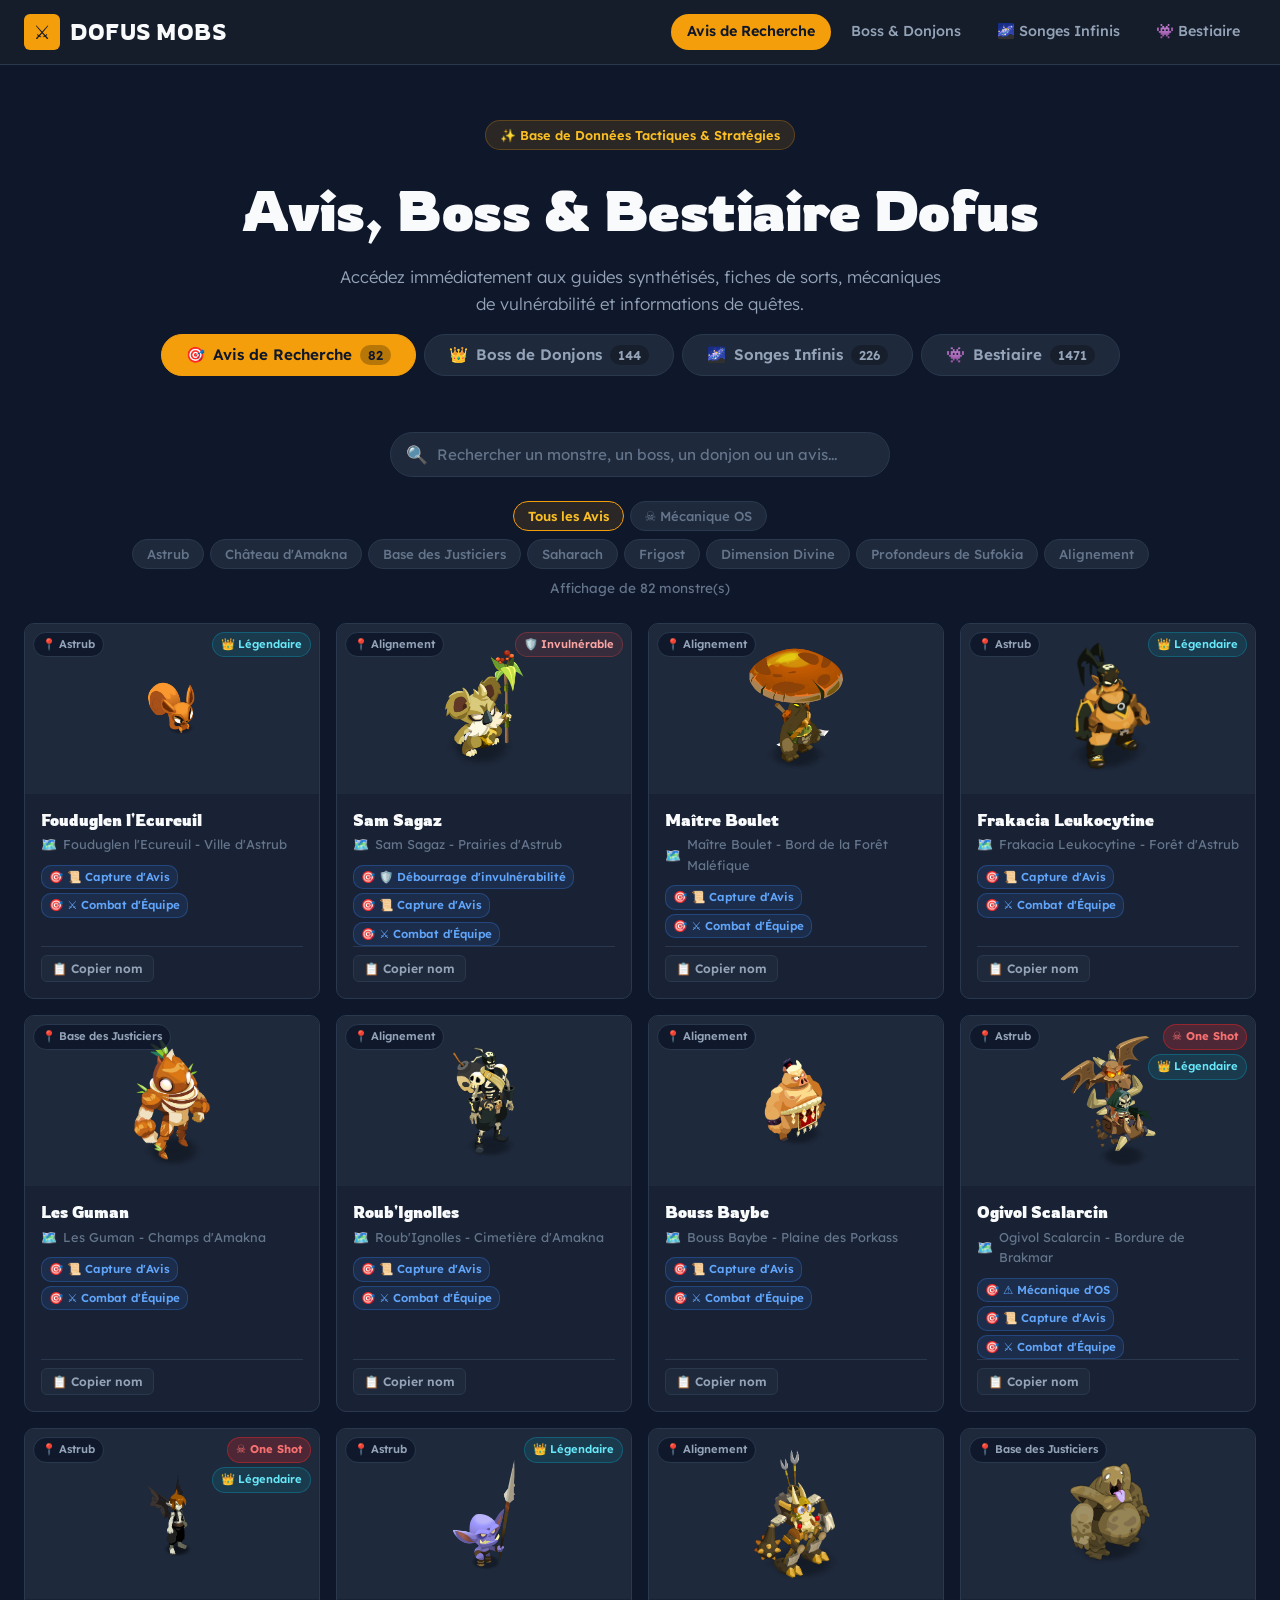
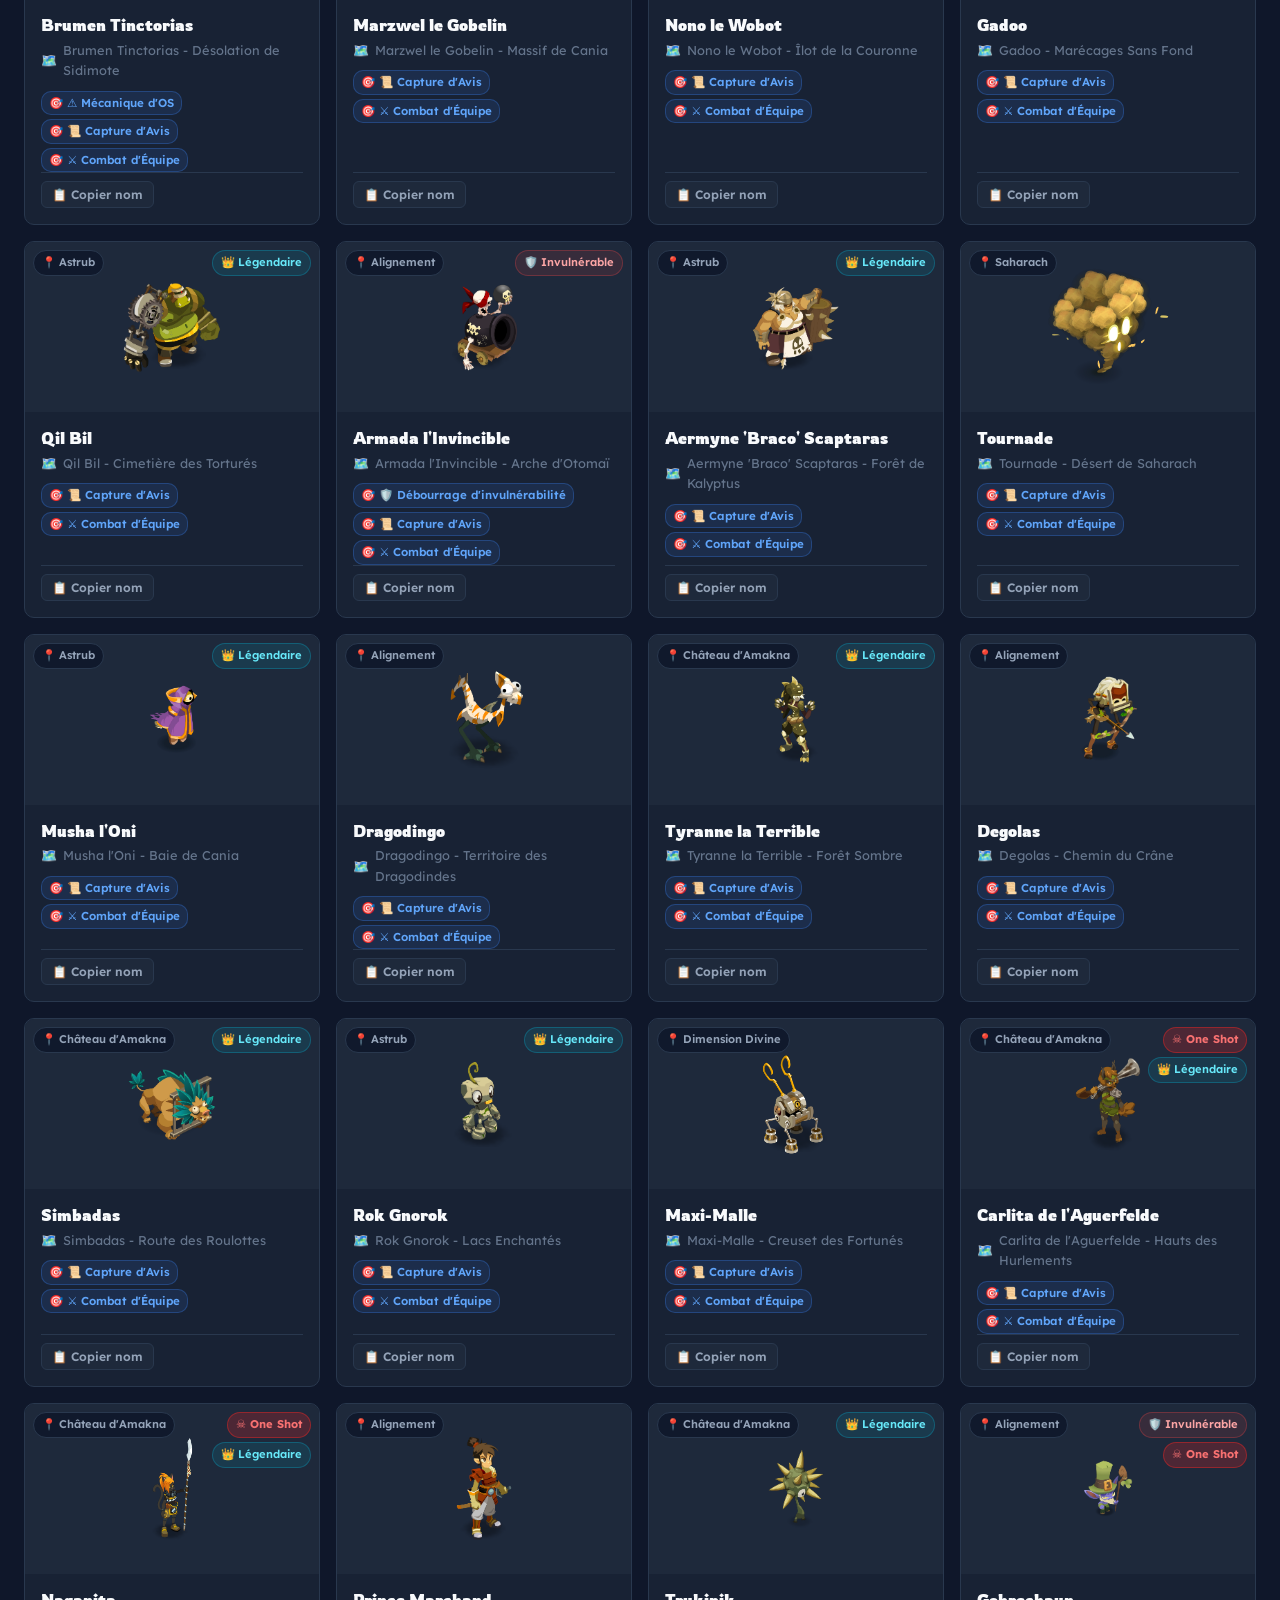
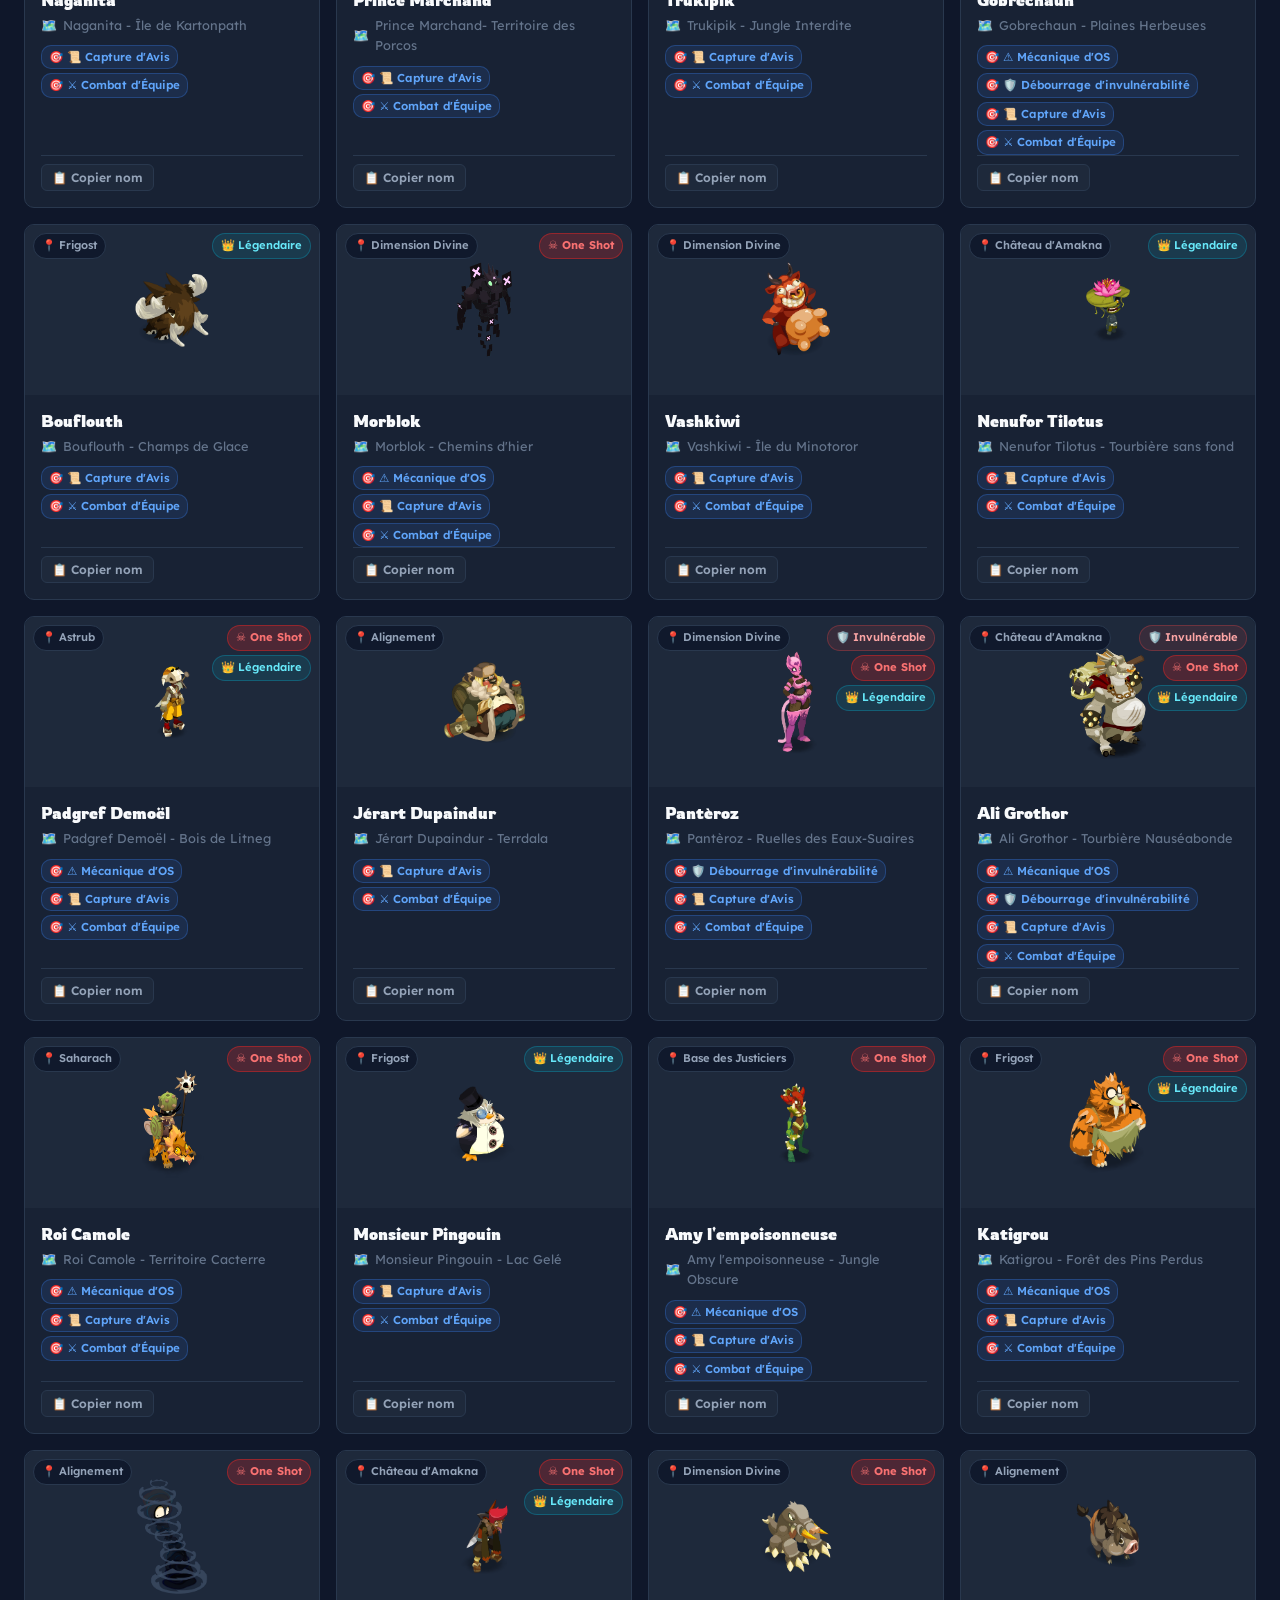
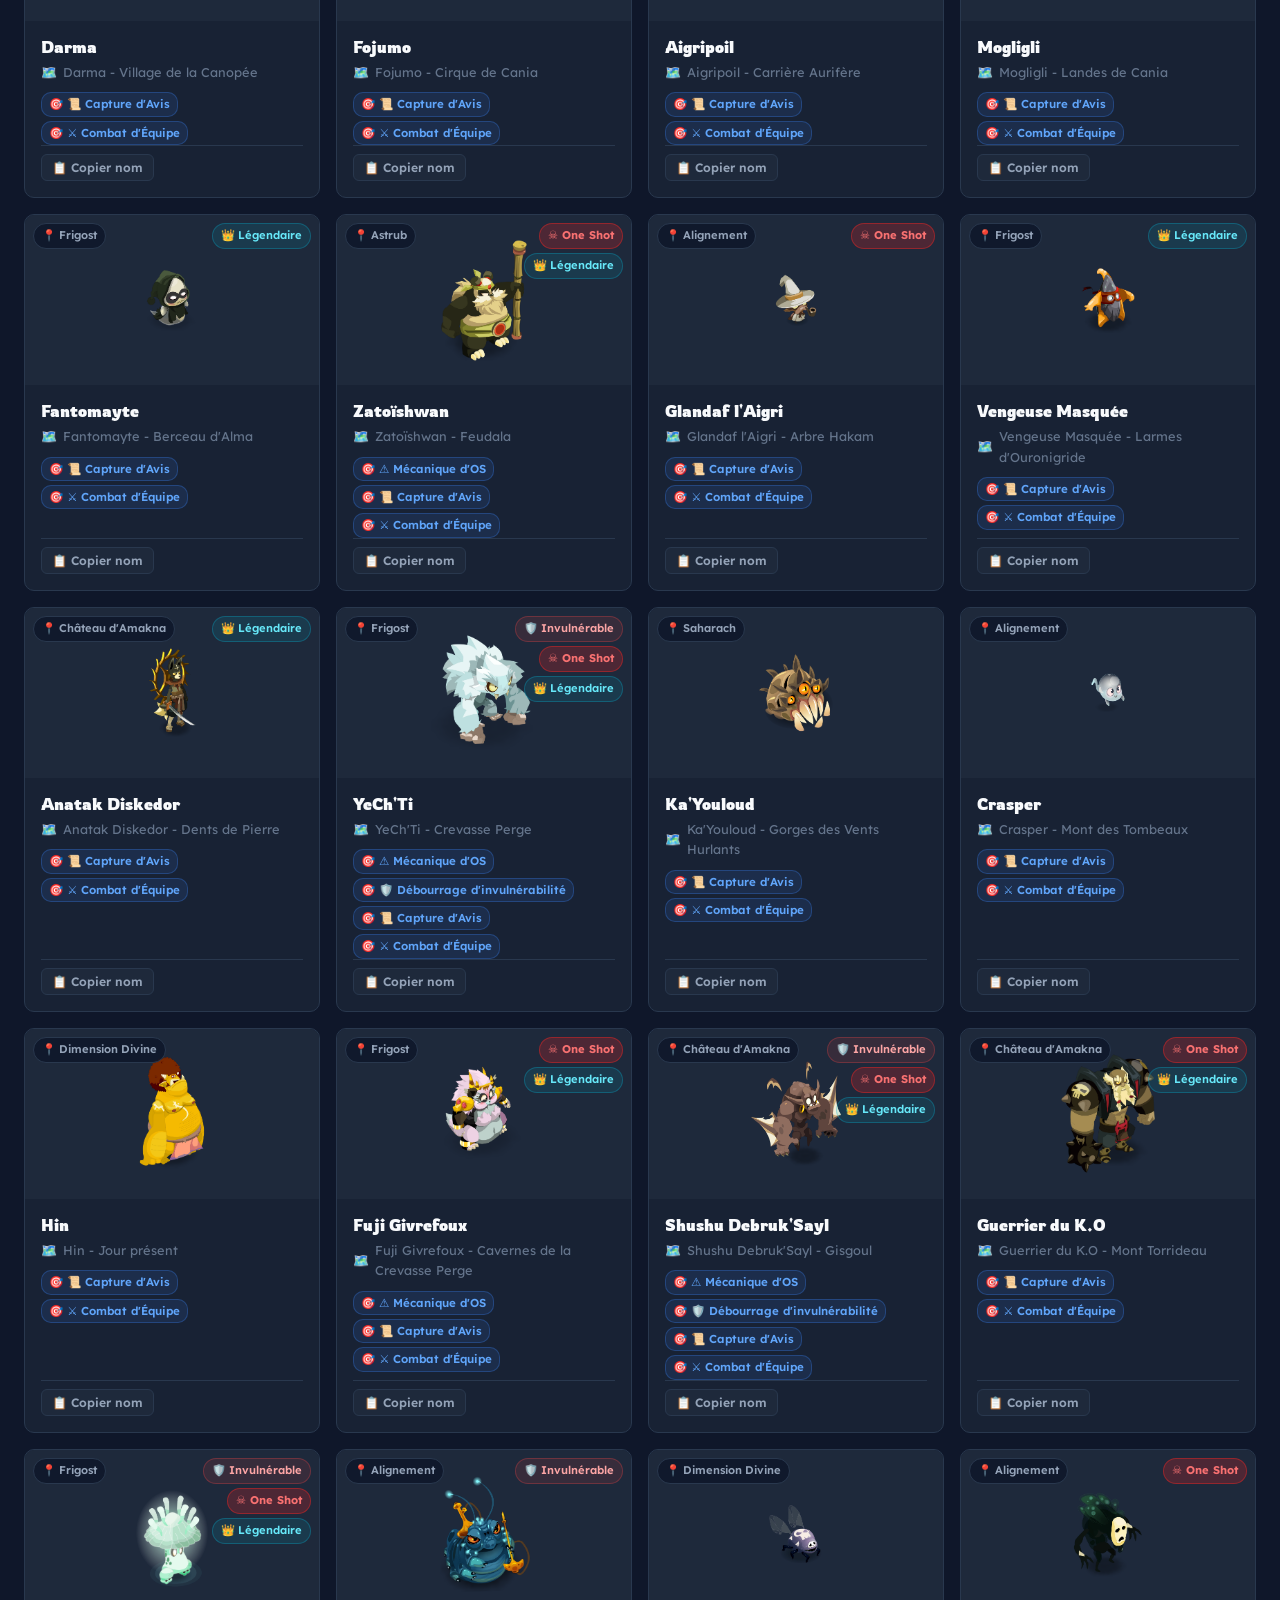
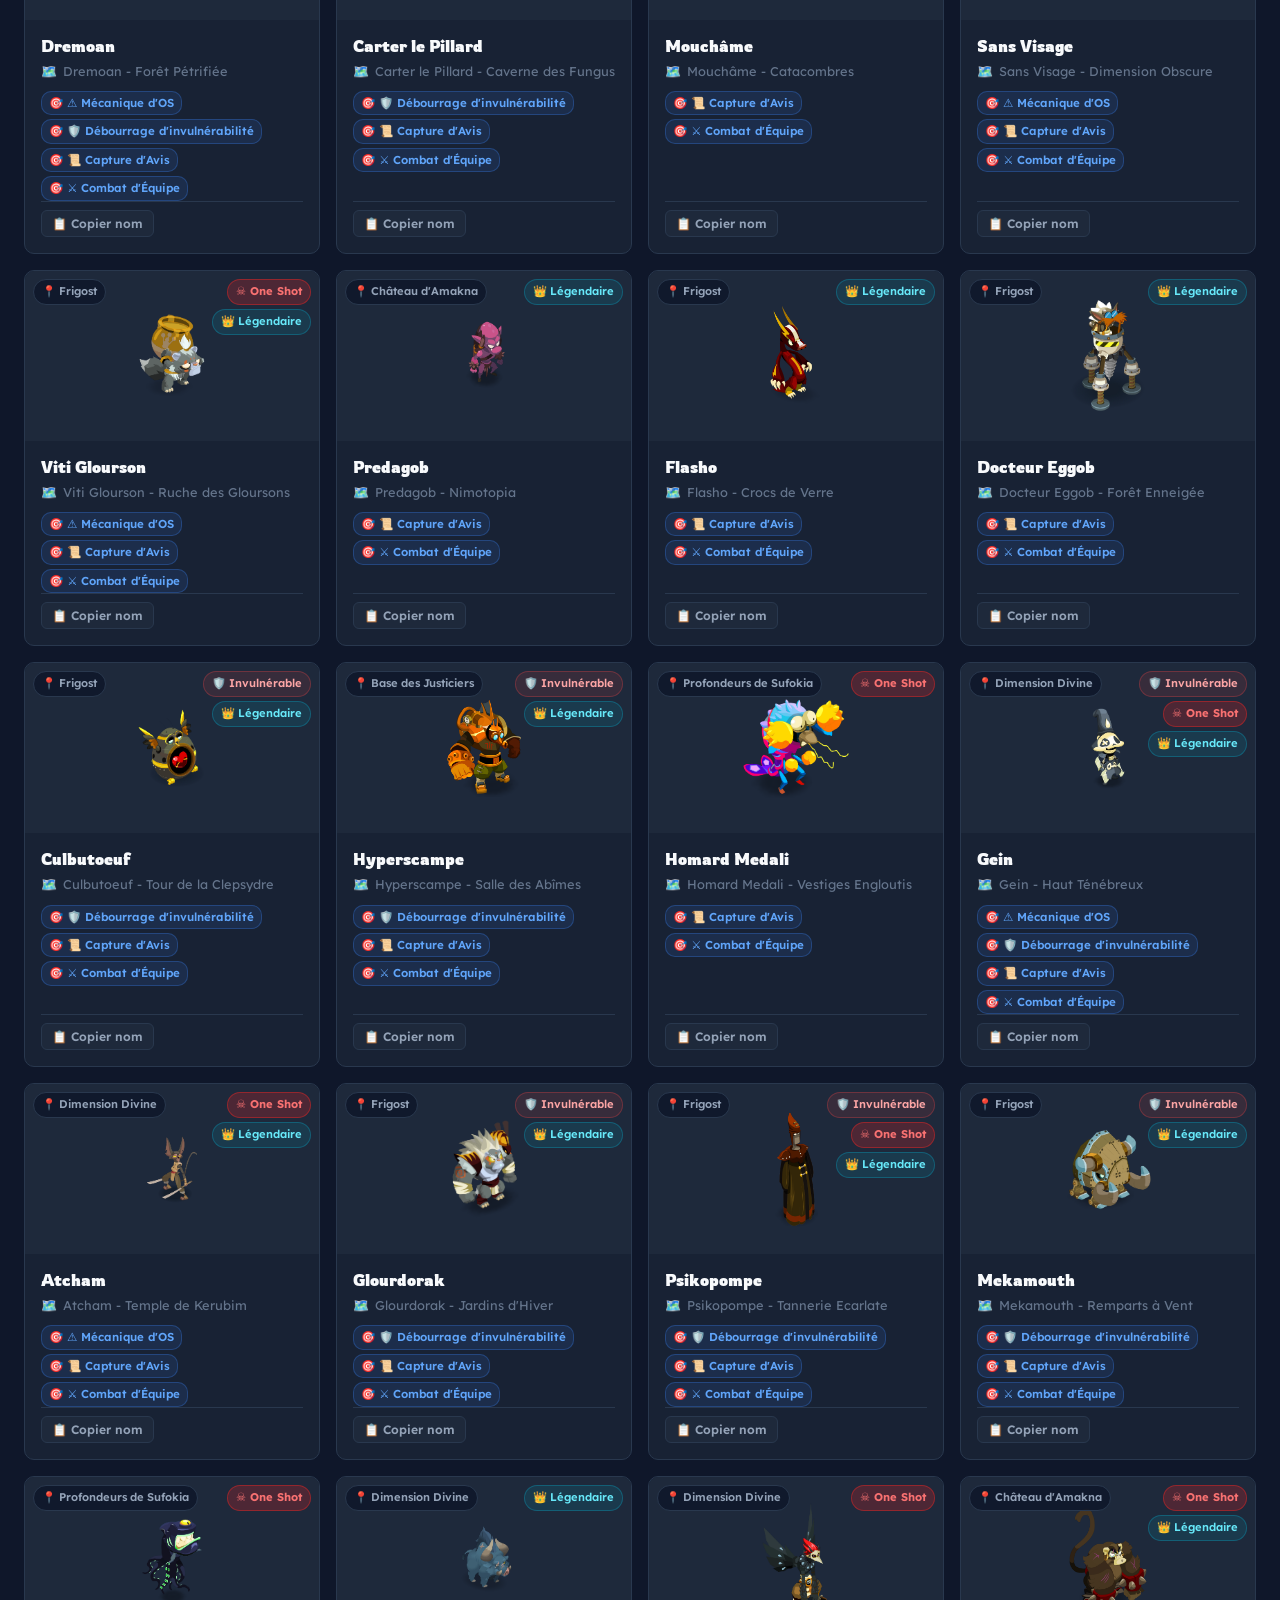
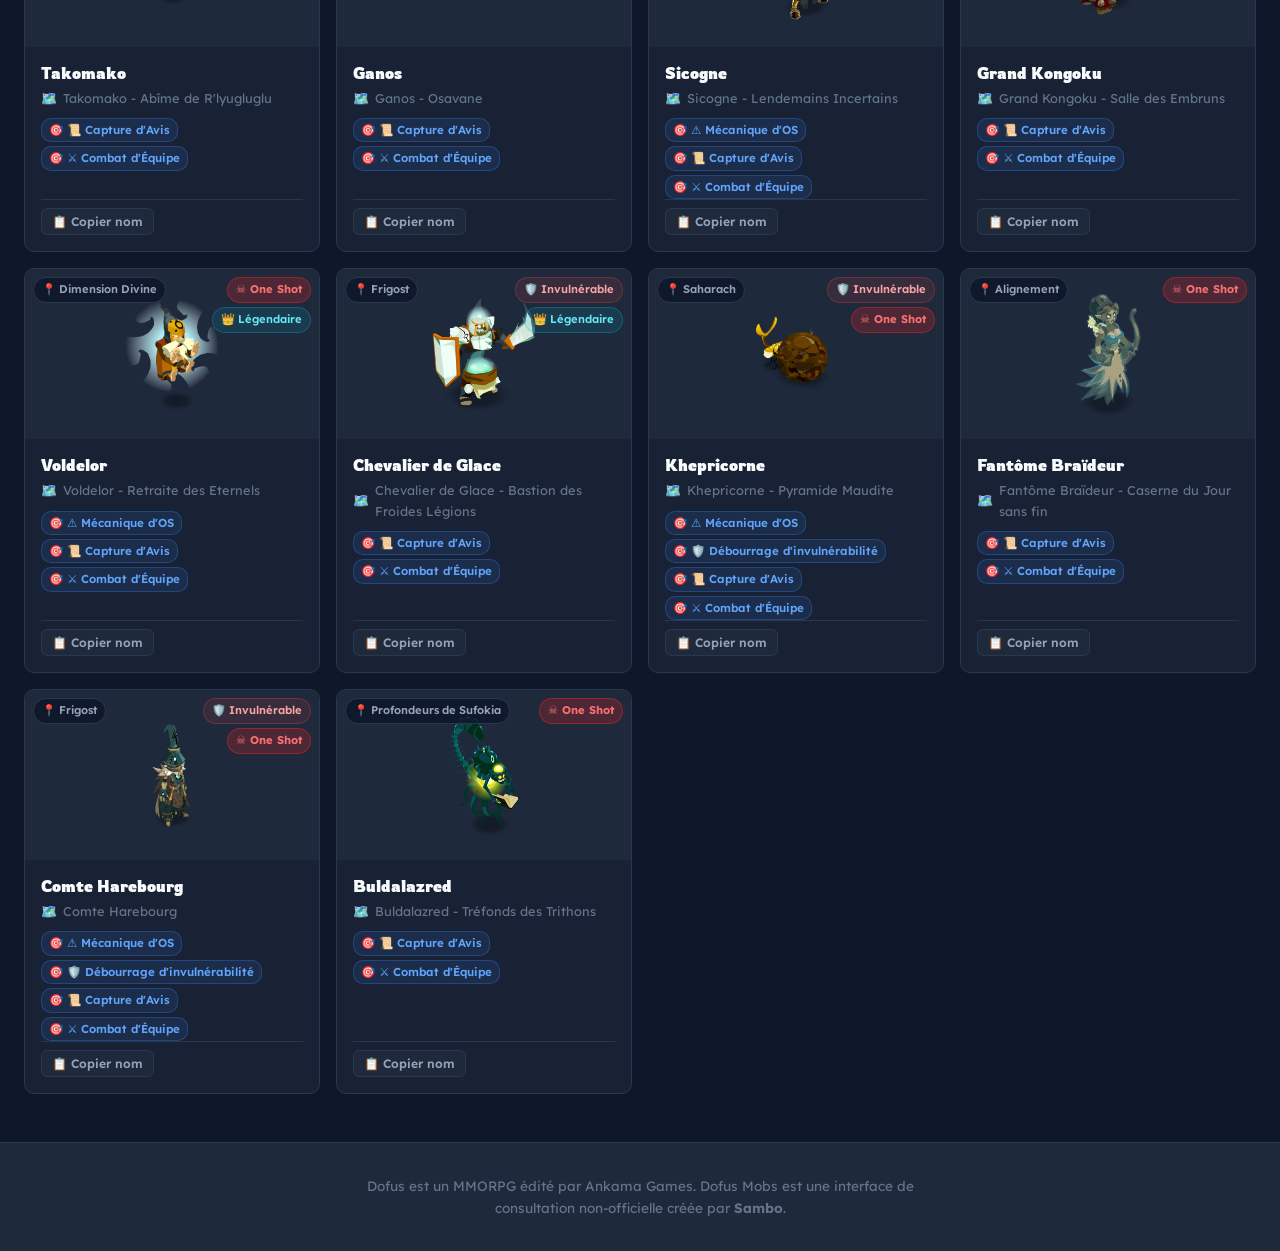
==== index.html @ d8fa22dc "Ajout de la nouvelle categorie Bestiaire avec 1 471 monstres simples de Dofus (sans boss ni avis) et" ====
<!DOCTYPE html>
<html lang="fr">
<head>
  <meta charset="UTF-8">
  <meta name="viewport" content="width=device-width, initial-scale=1.0">
  <title>Bestiaire & Stratégies Dofus | Mobs, Boss & Avis de Recherche</title>
  <meta name="description" content="Guide complet et interactif des avis de recherche et boss de donjons sur Dofus. Stratégies d'invulnérabilité, sorts, quêtes et récompenses.">
  
  <!-- Google Fonts -->
  <link rel="preconnect" href="https://fonts.googleapis.com">
  <link rel="preconnect" href="https://fonts.gstatic.com" crossorigin>
  <link href="https://fonts.googleapis.com/css2?family=Lexend:wght@300;400;500;600;700&family=Rowdies:wght@400;700&display=swap" rel="stylesheet">
  
  <!-- Favicon -->
  <link rel="icon" type="image/svg+xml" href="favicon.svg">
  
  <!-- CSS -->
  <link rel="stylesheet" href="css/style.css">
</head>
<body>

  <!-- Header -->
  <header class="site-header">
    <div class="header-inner">
      <a href="index.html" class="logo">
        <div class="logo-icon">⚔️</div>
        <span class="logo-text">DOFUS MOBS</span>
      </a>
      <nav class="header-nav">
        <a href="#avis" class="nav-link active" data-tab-target="avis">Avis de Recherche</a>
        <a href="#donjons" class="nav-link" data-tab-target="donjons">Boss & Donjons</a>
        <a href="#songes" class="nav-link" data-tab-target="songes">🌌 Songes Infinis</a>
        <a href="#mobs" class="nav-link" data-tab-target="mobs">👾 Bestiaire</a>
      </nav>
    </div>
  </header>

  <!-- Hero Section -->
  <section class="hero">
    <div class="hero-badge">✨ Base de Données Tactiques & Stratégies</div>
    <h1 class="hero-title">Avis, Boss & Bestiaire Dofus</h1>
    <p class="hero-subtitle">Accédez immédiatement aux guides synthétisés, fiches de sorts, mécaniques de vulnérabilité et informations de quêtes.</p>
    
    <!-- Tabs -->
    <div class="tabs-container">
      <button class="tab-btn active" data-tab="avis">
        <span class="tab-icon">🎯</span> Avis de Recherche
        <span class="tab-count" id="count-avis">0</span>
      </button>
      <button class="tab-btn" data-tab="donjons">
        <span class="tab-icon">👑</span> Boss de Donjons
        <span class="tab-count" id="count-donjons">0</span>
      </button>
      <button class="tab-btn" data-tab="songes">
        <span class="tab-icon">🌌</span> Songes Infinis
        <span class="tab-count" id="count-songes">0</span>
      </button>
      <button class="tab-btn" data-tab="mobs">
        <span class="tab-icon">👾</span> Bestiaire
        <span class="tab-count" id="count-mobs">0</span>
      </button>
    </div>
  </section>

  <!-- Controls Section (Search + Filters) -->
  <section class="controls-section">
    <!-- Search Bar -->
    <div class="search-wrapper">
      <span class="search-icon">🔍</span>
      <input type="text" id="search-input" class="search-input" placeholder="Rechercher un monstre, un boss, un donjon ou un avis..." autocomplete="off">
    </div>

    <!-- Filters Panel for Avis -->
    <div id="filters-avis" class="filters-panel">
      <div class="filters-row">
        <button class="filter-pill active" data-filter="all">Tous les Avis</button>
        <button class="filter-pill" data-filter="os">☠️ Mécanique OS</button>
      </div>
      <div class="filters-row">
        <button class="filter-pill" data-filter="astrub">Astrub</button>
        <button class="filter-pill" data-filter="chateau-amakna">Château d'Amakna</button>
        <button class="filter-pill" data-filter="base-justiciers">Base des Justiciers</button>
        <button class="filter-pill" data-filter="saharach">Saharach</button>
        <button class="filter-pill" data-filter="frigost">Frigost</button>
        <button class="filter-pill" data-filter="dimension-divine">Dimension Divine</button>
        <button class="filter-pill" data-filter="profondeurs-sufokia">Profondeurs de Sufokia</button>
        <button class="filter-pill" data-filter="alignement">Alignement</button>
      </div>
    </div>

    <!-- Filters Panel for Donjons -->
    <div id="filters-donjons" class="filters-panel" style="display: none;">
      <div class="filters-row">
        <button class="filter-pill active" data-filter="all">Tous les Boss</button>
        <button class="filter-pill" data-filter="os">☠️ Mécanique OS</button>
      </div>
      <div class="filters-row">
        <button class="filter-pill" data-filter="niveaux-1-50">Niv. 1 - 50</button>
        <button class="filter-pill" data-filter="niveaux-51-100">Niv. 51 - 100</button>
        <button class="filter-pill" data-filter="niveaux-101-150">Niv. 101 - 150</button>
        <button class="filter-pill" data-filter="niveaux-151-190">Niv. 151 - 190</button>
        <button class="filter-pill" data-filter="niveaux-191-200">Niv. 191 - 200</button>
      </div>
      <div class="filters-row">
        <button class="filter-pill" data-filter="titans">Titans</button>
        <button class="filter-pill" data-filter="expeditions">Expéditions</button>
        <button class="filter-pill" data-filter="anomalies-temporelles">Anomalies</button>
        <button class="filter-pill" data-filter="raids">Raids</button>
      </div>
    </div>

    <!-- Filters Panel for Songes Infinis -->
    <div id="filters-songes" class="filters-panel" style="display: none;">
      <div class="filters-row">
        <button class="filter-pill active" data-filter="all">Tous (Boss + Avis)</button>
        <button class="filter-pill" data-filter="os">☠️ Mécanique OS</button>
        <button class="filter-pill" data-filter="boss_only">👑 Boss de Donjon</button>
        <button class="filter-pill" data-filter="avis_only">📜 Avis de Recherche</button>
      </div>
      <div class="filters-row">
        <button class="filter-pill" data-filter="niveaux-191-200">Niv. 191 - 200 (THL)</button>
        <button class="filter-pill" data-filter="niveaux-151-190">Niv. 151 - 190</button>
        <button class="filter-pill" data-filter="niveaux-101-150">Niv. 101 - 150</button>
        <button class="filter-pill" data-filter="niveaux-1-100">Niv. 1 - 100</button>
      </div>
    </div>

    <!-- Filters Panel for Bestiaire -->
    <div id="filters-mobs" class="filters-panel" style="display: none;">
      <div class="filters-row">
        <button class="filter-pill active" data-filter="all">Tous les Monstres (1 471)</button>
        <button class="filter-pill" data-filter="niveaux-191-200">Niv. 191 - 200 (THL)</button>
        <button class="filter-pill" data-filter="niveaux-151-190">Niv. 151 - 190</button>
        <button class="filter-pill" data-filter="niveaux-101-150">Niv. 101 - 150</button>
        <button class="filter-pill" data-filter="niveaux-51-100">Niv. 51 - 100</button>
        <button class="filter-pill" data-filter="niveaux-1-50">Niv. 1 - 50</button>
      </div>
    </div>

    <div class="results-count" id="results-count">Affichage de 0 résultat(s)</div>
  </section>

  <!-- Cards Grid Section -->
  <section class="cards-section">
    <!-- Loading indicator -->
    <div id="loading" class="loading-container">
      <div class="loading-spinner"></div>
      <div class="loading-text">Chargement du bestiaire...</div>
    </div>

    <!-- Avis Grid -->
    <div id="panel-avis" class="tab-panel">
      <div class="cards-grid" id="grid-avis"></div>
    </div>

    <!-- Donjons Grid -->
    <div id="panel-donjons" class="tab-panel" style="display: none;">
      <div class="cards-grid" id="grid-donjons"></div>
    </div>

    <!-- Songes Grid -->
    <div id="panel-songes" class="tab-panel" style="display: none;">
      <div class="cards-grid" id="grid-songes"></div>
    </div>

    <!-- Mobs Grid -->
    <div id="panel-mobs" class="tab-panel" style="display: none;">
      <div class="cards-grid" id="grid-mobs"></div>
    </div>

    <!-- No Results Message -->
    <div id="no-results" class="no-results">
      <div class="no-results-icon">🔍</div>
      <div class="no-results-text">Aucun monstre ne correspond à votre recherche !</div>
    </div>
  </section>

  <!-- Toast Notification -->
  <div class="toast-container">
    <div id="toast" class="toast">📋 Copié dans le presse-papier !</div>
  </div>

  <!-- Footer -->
  <footer class="site-footer">
    <div class="footer-text">
      <p>Dofus est un MMORPG édité par Ankama Games. Dofus Mobs est une interface de consultation non-officielle créée par <strong>Sambo</strong>.</p>
    </div>
  </footer>

  <!-- App JS -->
  <script src="js/app.js"></script>
</body>
</html>
---- css/style.css ----
/* === DOFUS MOBS - Style Sheet === */
:root {
  /* Clean Dofus Theme - Slate Navy & Gold Accent (No Purple) */
  --bg-primary: #0f172a;
  --bg-secondary: #1e293b;
  --bg-tertiary: #334155;
  --bg-card: #182234;
  --bg-card-hover: #223048;

  /* Accent Colors - Dofus Gold & Cyan */
  --accent-primary: #f59e0b;
  --accent-hover: #d97706;
  --accent-subtle: rgba(245, 158, 11, 0.12);

  /* Semantic Colors */
  --color-danger: #ef4444;
  --color-danger-bg: rgba(239, 68, 68, 0.12);
  --color-success: #10b981;
  --color-success-bg: rgba(16, 185, 129, 0.12);
  --color-warning: #f59e0b;
  --color-warning-bg: rgba(245, 158, 11, 0.12);
  --color-cyan: #06b6d4;
  --color-cyan-bg: rgba(6, 182, 212, 0.12);

  /* Text Colors */
  --text-primary: #f8fafc;
  --text-secondary: #94a3b8;
  --text-muted: #64748b;
  --text-accent: #fbbf24;

  /* Borders */
  --border-subtle: #29384e;
  --border-light: #3d506d;
  --border-accent: #f59e0b;

  /* Spacing */
  --space-xs: 0.25rem;
  --space-sm: 0.5rem;
  --space-md: 1rem;
  --space-lg: 1.5rem;
  --space-xl: 2rem;
  --space-2xl: 3rem;

  /* Border Radius */
  --radius-sm: 6px;
  --radius-md: 10px;
  --radius-lg: 14px;
  --radius-full: 9999px;

  /* Shadows */
  --shadow-card: 0 4px 12px rgba(0, 0, 0, 0.3);
  --shadow-hover: 0 8px 24px rgba(0, 0, 0, 0.45);

  /* Typography */
  --font-display: 'Rowdies', cursive, system-ui;
  --font-body: 'Lexend', system-ui, -apple-system, sans-serif;
}

/* ===== RESET & BASE ===== */
*, *::before, *::after {
  box-sizing: border-box;
  margin: 0;
  padding: 0;
}

html {
  scroll-behavior: smooth;
}

body {
  font-family: var(--font-body);
  background: var(--bg-primary);
  color: var(--text-primary);
  line-height: 1.6;
  min-height: 100vh;
  overflow-x: hidden;
  -webkit-font-smoothing: antialiased;
}

a {
  color: var(--text-accent);
  text-decoration: none;
  transition: color 0.15s ease;
}
a:hover {
  color: var(--accent-primary);
}

/* ===== SCROLLBAR ===== */
::-webkit-scrollbar {
  width: 8px;
}
::-webkit-scrollbar-track {
  background: var(--bg-primary);
}
::-webkit-scrollbar-thumb {
  background: var(--bg-tertiary);
  border-radius: var(--radius-full);
}
::-webkit-scrollbar-thumb:hover {
  background: var(--border-light);
}

/* ===== HEADER ===== */
.site-header {
  position: fixed;
  top: 0;
  left: 0;
  right: 0;
  z-index: 1000;
  background: #151d2a;
  border-bottom: 1px solid var(--border-subtle);
  padding: 14px 0;
}

.header-inner {
  max-width: 1300px;
  margin: 0 auto;
  padding: 0 var(--space-lg);
  display: flex;
  align-items: center;
  justify-content: space-between;
}

.logo {
  display: flex;
  align-items: center;
  gap: 10px;
  text-decoration: none;
}

.logo-icon {
  width: 36px;
  height: 36px;
  border-radius: var(--radius-sm);
  background: var(--accent-primary);
  display: flex;
  align-items: center;
  justify-content: center;
  font-size: 1.2rem;
  color: #0f172a;
}

.logo-text {
  font-family: var(--font-display);
  font-size: 1.35rem;
  color: var(--text-primary);
  letter-spacing: 0.5px;
}

.header-nav {
  display: flex;
  align-items: center;
  gap: var(--space-xs);
}

.nav-link {
  font-size: 0.9rem;
  font-weight: 500;
  color: var(--text-secondary);
  padding: 6px 16px;
  border-radius: var(--radius-full);
  transition: all 0.15s ease;
}

.nav-link:hover {
  color: var(--text-primary);
  background: var(--bg-tertiary);
}

.nav-link.active {
  color: #0f172a;
  background: var(--accent-primary);
  font-weight: 600;
}

/* ===== HERO SECTION ===== */
.hero {
  padding: 120px var(--space-lg) var(--space-xl);
  text-align: center;
}

.hero-badge {
  display: inline-block;
  font-size: 0.8rem;
  font-weight: 600;
  padding: 4px 14px;
  border-radius: var(--radius-full);
  background: var(--accent-subtle);
  color: var(--text-accent);
  border: 1px solid rgba(245, 158, 11, 0.25);
  margin-bottom: var(--space-md);
}

.hero-title {
  font-family: var(--font-display);
  font-size: clamp(2.2rem, 4.5vw, 3.5rem);
  color: var(--text-primary);
  margin-bottom: var(--space-sm);
  letter-spacing: -0.5px;
}

.hero-subtitle {
  font-size: 1.05rem;
  color: var(--text-secondary);
  max-width: 620px;
  margin: 0 auto var(--space-md);
  font-weight: 300;
}



/* ===== TABS ===== */
.tabs-container {
  display: flex;
  justify-content: center;
  gap: var(--space-sm);
  margin-bottom: var(--space-lg);
  flex-wrap: wrap;
}

.tab-btn {
  font-family: var(--font-body);
  font-size: 0.95rem;
  font-weight: 600;
  padding: 10px 24px;
  border: 1px solid var(--border-subtle);
  border-radius: var(--radius-full);
  background: var(--bg-secondary);
  color: var(--text-secondary);
  cursor: pointer;
  transition: all 0.15s ease;
  display: flex;
  align-items: center;
  gap: 8px;
}

.tab-btn:hover {
  border-color: var(--border-light);
  color: var(--text-primary);
  background: var(--bg-tertiary);
}

.tab-btn.active {
  border-color: var(--accent-primary);
  background: var(--accent-primary);
  color: #0f172a;
}

.tab-btn .tab-count {
  background: rgba(0, 0, 0, 0.25);
  padding: 2px 8px;
  border-radius: var(--radius-full);
  font-size: 0.8rem;
  font-weight: 600;
}

/* ===== CONTROLS SECTION ===== */
.controls-section {
  max-width: 1300px;
  margin: 0 auto;
  padding: 0 var(--space-lg) var(--space-lg);
}

.search-wrapper {
  position: relative;
  max-width: 500px;
  margin: 0 auto var(--space-lg);
}

.search-input {
  width: 100%;
  padding: 12px 18px 12px 46px;
  border: 1px solid var(--border-subtle);
  border-radius: var(--radius-full);
  background: var(--bg-secondary);
  color: var(--text-primary);
  font-family: var(--font-body);
  font-size: 0.95rem;
  outline: none;
  transition: border-color 0.15s ease;
}

.search-input::placeholder {
  color: var(--text-muted);
}

.search-input:focus {
  border-color: var(--accent-primary);
  background: var(--bg-tertiary);
}

.search-icon {
  position: absolute;
  left: 16px;
  top: 50%;
  transform: translateY(-50%);
  color: var(--text-muted);
  font-size: 1.1rem;
  pointer-events: none;
}

/* Filter Pills */
.filters-row {
  display: flex;
  flex-wrap: wrap;
  justify-content: center;
  gap: 6px;
  margin-bottom: var(--space-sm);
}

.filter-pill {
  font-family: var(--font-body);
  font-size: 0.82rem;
  font-weight: 500;
  padding: 6px 14px;
  border: 1px solid var(--border-subtle);
  border-radius: var(--radius-full);
  background: var(--bg-secondary);
  color: var(--text-muted);
  cursor: pointer;
  transition: all 0.15s ease;
  white-space: nowrap;
}

.filter-pill:hover {
  border-color: var(--border-light);
  color: var(--text-primary);
  background: var(--bg-tertiary);
}

.filter-pill.active {
  border-color: var(--accent-primary);
  background: var(--accent-subtle);
  color: var(--text-accent);
  font-weight: 600;
}

.filter-pill.pill-green.active {
  border-color: var(--color-success);
  background: var(--color-success-bg);
  color: #6ee7b7;
}

.filter-pill.pill-gold.active {
  border-color: var(--accent-primary);
  background: var(--accent-subtle);
  color: #fcd34d;
}

.results-count {
  text-align: center;
  font-size: 0.85rem;
  color: var(--text-muted);
  margin-top: var(--space-sm);
}

/* ===== CARDS GRID ===== */
.cards-section {
  max-width: 1300px;
  margin: 0 auto;
  padding: 0 var(--space-lg) var(--space-2xl);
}

.cards-grid {
  display: grid;
  grid-template-columns: repeat(auto-fill, minmax(240px, 1fr));
  gap: var(--space-md);
}

/* Mob Card Design */
.mob-card {
  position: relative;
  border-radius: var(--radius-md);
  background: var(--bg-card);
  border: 1px solid var(--border-subtle);
  overflow: hidden;
  cursor: pointer;
  transition: transform 0.15s ease, border-color 0.15s ease, background 0.15s ease;
  display: flex;
  flex-direction: column;
}



.mob-card:hover {
  transform: translateY(-4px);
  border-color: var(--border-light);
  background: var(--bg-card-hover);
  box-shadow: var(--shadow-hover);
}

.mob-card.hidden {
  display: none !important;
}

.card-image-wrapper {
  position: relative;
  height: 170px;
  overflow: hidden;
  background: var(--bg-secondary);
  display: flex;
  align-items: center;
  justify-content: center;
  padding: var(--space-sm);
}

.card-img {
  width: 85%;
  height: 85%;
  object-fit: contain;
  transition: transform 0.2s ease;
}

.mob-card:hover .card-img {
  transform: scale(1.06);
}

.card-mob-icon {
  font-size: 4rem;
  opacity: 0.4;
}

/* Badges */
.card-badges {
  position: absolute;
  top: 8px;
  right: 8px;
  display: flex;
  flex-direction: column;
  align-items: flex-end;
  gap: 4px;
  z-index: 2;
}

.badge {
  font-size: 0.7rem;
  font-weight: 600;
  padding: 3px 8px;
  border-radius: var(--radius-full);
  display: inline-flex;
  align-items: center;
  gap: 4px;
  white-space: nowrap;
}

.badge-zone {
  position: absolute;
  top: 8px;
  left: 8px;
  z-index: 2;
  background: rgba(15, 23, 42, 0.85);
  color: var(--text-secondary);
  border: 1px solid var(--border-subtle);
}

.badge-invulnerable {
  background: var(--color-danger-bg);
  color: #fca5a5;
  border: 1px solid rgba(239, 68, 68, 0.3);
}

.badge-os {
  background: rgba(220, 38, 38, 0.25);
  color: #f87171;
  border: 1px solid rgba(220, 38, 38, 0.5);
  font-weight: 700;
}

.badge-emeraude {
  background: var(--color-success-bg);
  color: #6ee7b7;
  border: 1px solid rgba(16, 185, 129, 0.3);
}

.badge-ocre {
  background: var(--color-warning-bg);
  color: #fcd34d;
  border: 1px solid rgba(245, 158, 11, 0.3);
}

.badge-legendary {
  background: var(--color-cyan-bg);
  color: #67e8f9;
  border: 1px solid rgba(6, 182, 212, 0.3);
}

.badge-cat-boss {
  position: absolute;
  top: 10px;
  left: 10px;
  background: rgba(245, 158, 11, 0.25);
  color: #fbbf24;
  border: 1px solid rgba(245, 158, 11, 0.5);
  backdrop-filter: blur(8px);
  z-index: 2;
  font-weight: 700;
}

.badge-cat-avis {
  position: absolute;
  top: 10px;
  left: 10px;
  background: rgba(59, 130, 246, 0.25);
  color: #60a5fa;
  border: 1px solid rgba(59, 130, 246, 0.5);
  backdrop-filter: blur(8px);
  z-index: 2;
  font-weight: 700;
}

.mob-card.songe-card {
  border-color: rgba(168, 85, 247, 0.25);
}

.mob-card.songe-card:hover {
  border-color: rgba(168, 85, 247, 0.6);
  box-shadow: 0 8px 30px rgba(168, 85, 247, 0.2);
}



/* Card Body */
.card-body {
  padding: var(--space-md);
  flex-grow: 1;
  display: flex;
  flex-direction: column;
  justify-content: space-between;
}

.card-title {
  font-family: var(--font-display);
  font-size: 1rem;
  color: var(--text-primary);
  margin-bottom: 4px;
  line-height: 1.3;
}

.card-subtitle {
  font-size: 0.8rem;
  color: var(--text-muted);
  display: flex;
  align-items: center;
  gap: 6px;
  margin-bottom: 10px;
}

/* Card Actions */
.card-actions {
  display: flex;
  align-items: center;
  gap: 6px;
  padding-top: 8px;
  border-top: 1px solid var(--border-subtle);
}

.btn-action {
  font-family: var(--font-body);
  font-size: 0.76rem;
  font-weight: 600;
  padding: 5px 10px;
  border-radius: var(--radius-sm);
  border: 1px solid var(--border-subtle);
  background: var(--bg-secondary);
  color: var(--text-secondary);
  cursor: pointer;
  transition: all 0.15s ease;
  display: flex;
  align-items: center;
  gap: 4px;
}

.btn-action:hover {
  background: var(--bg-tertiary);
  color: var(--text-primary);
  border-color: var(--border-light);
}

/* ===== NO RESULTS ===== */
.no-results {
  text-align: center;
  padding: var(--space-2xl) var(--space-md);
  color: var(--text-muted);
  display: none;
}

.no-results.visible {
  display: block;
}

.no-results-icon {
  font-size: 3rem;
  margin-bottom: var(--space-sm);
  opacity: 0.4;
}

.no-results-text {
  font-size: 1.05rem;
  font-weight: 500;
}

/* =============================== */
/* ===== DETAIL PAGE STYLES ===== */
/* =============================== */

.detail-container {
  max-width: 900px;
  margin: 0 auto;
  padding: 100px var(--space-lg) var(--space-2xl);
}

.back-button {
  display: inline-flex;
  align-items: center;
  gap: 6px;
  padding: 8px 18px;
  border-radius: var(--radius-full);
  background: var(--bg-secondary);
  border: 1px solid var(--border-subtle);
  color: var(--text-secondary);
  font-size: 0.9rem;
  font-weight: 500;
  cursor: pointer;
  text-decoration: none;
  transition: all 0.15s ease;
}

.back-button:hover {
  background: var(--bg-tertiary);
  color: var(--text-primary);
  border-color: var(--border-light);
}



/* Detail Header */
.detail-header {
  text-align: center;
  margin-bottom: var(--space-xl);
  padding-bottom: var(--space-lg);
  border-bottom: 1px solid var(--border-subtle);
}

.detail-mob-img-wrapper {
  display: flex;
  justify-content: center;
  align-items: center;
  margin-bottom: var(--space-md);
}

.detail-mob-img {
  max-width: 200px;
  max-height: 200px;
  object-fit: contain;
}

.detail-mob-icon {
  font-size: 5rem;
  margin-bottom: var(--space-sm);
  opacity: 0.6;
}

.detail-title {
  font-family: var(--font-display);
  font-size: clamp(1.8rem, 3.5vw, 2.5rem);
  color: var(--text-primary);
  margin-bottom: 6px;
}

.detail-location {
  font-size: 1rem;
  color: var(--text-secondary);
  display: flex;
  align-items: center;
  justify-content: center;
  gap: 6px;
}

.detail-badges {
  display: flex;
  justify-content: center;
  gap: 6px;
  margin-top: var(--space-md);
  flex-wrap: wrap;
}

.detail-badges .badge {
  font-size: 0.8rem;
  padding: 4px 12px;
}

/* Detail Sections */
.detail-section {
  background: var(--bg-card);
  border: 1px solid var(--border-subtle);
  border-radius: var(--radius-md);
  padding: var(--space-lg);
  margin-bottom: var(--space-md);
}

.section-header {
  display: flex;
  align-items: center;
  gap: 12px;
  margin-bottom: var(--space-md);
}

.section-icon {
  width: 36px;
  height: 36px;
  border-radius: var(--radius-sm);
  display: flex;
  align-items: center;
  justify-content: center;
  font-size: 1.1rem;
  flex-shrink: 0;
}

.section-icon.purple { background: var(--accent-subtle); color: var(--text-accent); }
.section-icon.red { background: var(--color-danger-bg); color: var(--color-danger); }
.section-icon.gold { background: var(--color-warning-bg); color: var(--color-warning); }
.section-icon.cyan { background: var(--color-cyan-bg); color: var(--color-cyan); }

.section-title {
  font-family: var(--font-display);
  font-size: 1.15rem;
  color: var(--text-primary);
}

/* Invulnerable Alert */
.invulnerable-alert {
  background: var(--color-danger-bg);
  border: 1px solid rgba(239, 68, 68, 0.25);
  border-left: 4px solid var(--color-danger);
  border-radius: var(--radius-md);
  padding: var(--space-md) var(--space-lg);
  margin-bottom: var(--space-md);
}

.invulnerable-alert .alert-title {
  color: #fca5a5;
  font-weight: 700;
  font-size: 0.95rem;
  margin-bottom: 6px;
  display: flex;
  align-items: center;
  gap: 8px;
}

.invulnerable-alert .alert-text {
  color: var(--text-secondary);
  font-size: 0.9rem;
  line-height: 1.6;
}

/* OS / One Shot Alert */
.os-alert {
  background: rgba(153, 27, 27, 0.2);
  border: 1px solid rgba(220, 38, 38, 0.35);
  border-left: 4px solid #dc2626;
  border-radius: var(--radius-md);
  padding: var(--space-md) var(--space-lg);
  margin-bottom: var(--space-md);
}

.os-alert .alert-title {
  color: #fca5a5;
  font-weight: 700;
  font-size: 0.95rem;
  margin-bottom: 6px;
  display: flex;
  align-items: center;
  gap: 8px;
}

.os-alert .alert-text {
  color: var(--text-secondary);
  font-size: 0.9rem;
  line-height: 1.6;
}

/* Spells List */
.spells-list {
  list-style: none;
  padding: 0;
  display: flex;
  flex-direction: column;
  gap: 12px;
}

/* Challenges Section */
.challenges-tags {
  display: grid;
  grid-template-columns: repeat(auto-fill, minmax(280px, 1fr));
  gap: 14px;
  margin-top: 12px;
}

.challenge-card {
  background: var(--bg-tertiary);
  border: 1px solid var(--border-subtle);
  border-left: 3px solid #f59e0b;
  border-radius: var(--radius-md);
  padding: 14px 16px;
  transition: all 0.2s ease;
}

.challenge-card:hover {
  border-color: rgba(245, 158, 11, 0.5);
  border-left-color: #f59e0b;
  transform: translateY(-2px);
  box-shadow: var(--shadow-sm);
}

.challenge-title {
  font-weight: 700;
  font-size: 0.95rem;
  color: #f59e0b;
  margin-bottom: 6px;
  display: flex;
  align-items: center;
  gap: 6px;
}

.challenge-desc {
  font-size: 0.85rem;
  color: var(--text-secondary);
  line-height: 1.45;
}

.spell-item {
  display: flex;
  gap: 12px;
  padding: 10px 14px;
  background: var(--bg-secondary);
  border-radius: var(--radius-sm);
  border: 1px solid var(--border-subtle);
}

.spell-number {
  width: 26px;
  height: 26px;
  border-radius: 4px;
  background: var(--accent-primary);
  display: flex;
  align-items: center;
  justify-content: center;
  font-size: 0.8rem;
  font-weight: 700;
  color: #0f172a;
  flex-shrink: 0;
}

.spell-text {
  font-size: 0.9rem;
  color: var(--text-secondary);
  line-height: 1.5;
}

/* Quest Info */
.quest-info {
  display: flex;
  flex-direction: column;
  gap: 10px;
}

.quest-item {
  display: flex;
  align-items: flex-start;
  gap: 12px;
  padding: 10px 14px;
  background: var(--bg-secondary);
  border-radius: var(--radius-sm);
  border: 1px solid var(--border-subtle);
}

.quest-item .quest-icon {
  font-size: 1.2rem;
  flex-shrink: 0;
}

.quest-item .quest-text {
  font-size: 0.9rem;
  color: var(--text-secondary);
  line-height: 1.5;
}

.quest-item a {
  color: var(--text-accent);
  text-decoration: underline;
}

/* Text Formatting */
.explanation-text {
  color: var(--text-secondary);
  font-size: 0.92rem;
  line-height: 1.65;
}

.explanation-text p {
  margin-bottom: 8px;
}

.explanation-text ul {
  list-style: disc;
  padding-left: 20px;
}

.explanation-text ul li {
  margin-bottom: 4px;
}

/* ===== TOAST NOTIFICATION ===== */
.toast-container {
  position: fixed;
  bottom: 24px;
  right: 24px;
  z-index: 2000;
  pointer-events: none;
}

.toast {
  background: var(--bg-secondary);
  color: var(--text-primary);
  border: 1px solid var(--accent-primary);
  border-radius: var(--radius-md);
  padding: 12px 20px;
  font-size: 0.9rem;
  font-weight: 600;
  box-shadow: 0 8px 24px rgba(0, 0, 0, 0.5);
  display: flex;
  align-items: center;
  gap: 8px;
  opacity: 0;
  transform: translateY(10px);
  transition: all 0.2s ease;
}

.toast.show {
  opacity: 1;
  transform: translateY(0);
}

/* ===== FOOTER ===== */
.site-footer {
  background: var(--bg-secondary);
  border-top: 1px solid var(--border-subtle);
  padding: var(--space-xl) var(--space-lg);
  text-align: center;
}

.footer-text {
  font-size: 0.85rem;
  color: var(--text-muted);
  max-width: 600px;
  margin: 0 auto;
  line-height: 1.6;
}

.footer-credit {
  margin-top: var(--space-sm);
  font-size: 0.8rem;
  color: var(--text-secondary);
}

/* ===== LOADING STATE ===== */
.loading-container {
  display: flex;
  flex-direction: column;
  align-items: center;
  justify-content: center;
  padding: var(--space-2xl);
  gap: var(--space-md);
}

.loading-spinner {
  width: 40px;
  height: 40px;
  border: 3px solid var(--border-subtle);
  border-top-color: var(--accent-primary);
  border-radius: 50%;
  animation: spin 0.7s linear infinite;
}

@keyframes spin {
  to { transform: rotate(360deg); }
}

.loading-text {
  color: var(--text-muted);
  font-size: 0.9rem;
}

/* ===== RESPONSIVE ===== */
@media (max-width: 768px) {
  .header-inner {
    padding: 0 var(--space-md);
  }

  .header-nav {
    display: none;
  }

  .hero {
    padding: 100px var(--space-md) var(--space-lg);
  }

  .controls-section,
  .cards-section {
    padding-left: var(--space-md);
    padding-right: var(--space-md);
  }

  .cards-grid {
    grid-template-columns: repeat(auto-fill, minmax(200px, 1fr));
    gap: 12px;
  }

  .card-image-wrapper {
    height: 140px;
  }

  .detail-container {
    padding: 90px var(--space-md) var(--space-lg);
  }

  .filter-pill {
    font-size: 0.78rem;
    padding: 5px 12px;
  }

  .tab-btn {
    font-size: 0.88rem;
    padding: 8px 18px;
  }
}

@media (max-width: 480px) {
  .cards-grid {
    grid-template-columns: 1fr 1fr;
    gap: 8px;
  }

  .card-image-wrapper {
    height: 120px;
  }

  .card-body {
    padding: 10px;
  }

  .card-title {
    font-size: 0.88rem;
  }

  .card-subtitle {
    font-size: 0.72rem;
  }

  .badge {
    font-size: 0.62rem;
    padding: 2px 6px;
  }
}
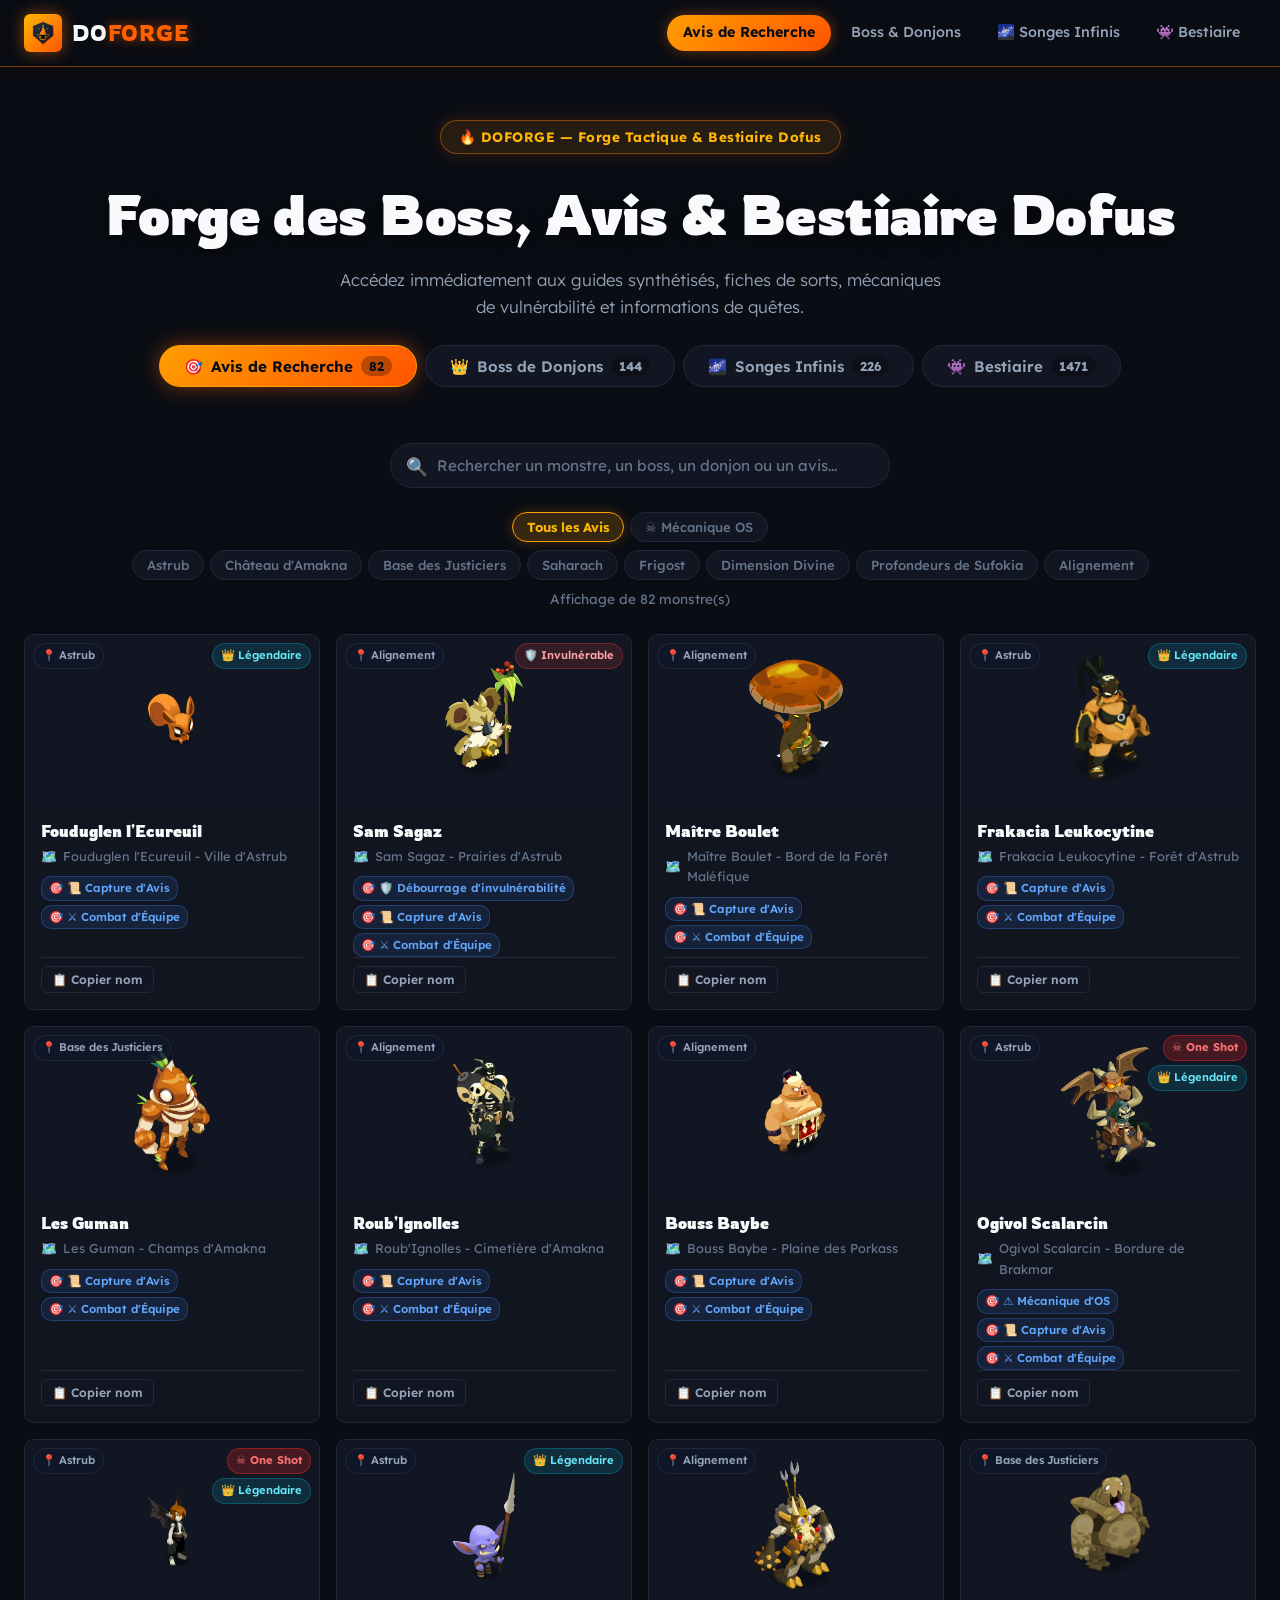
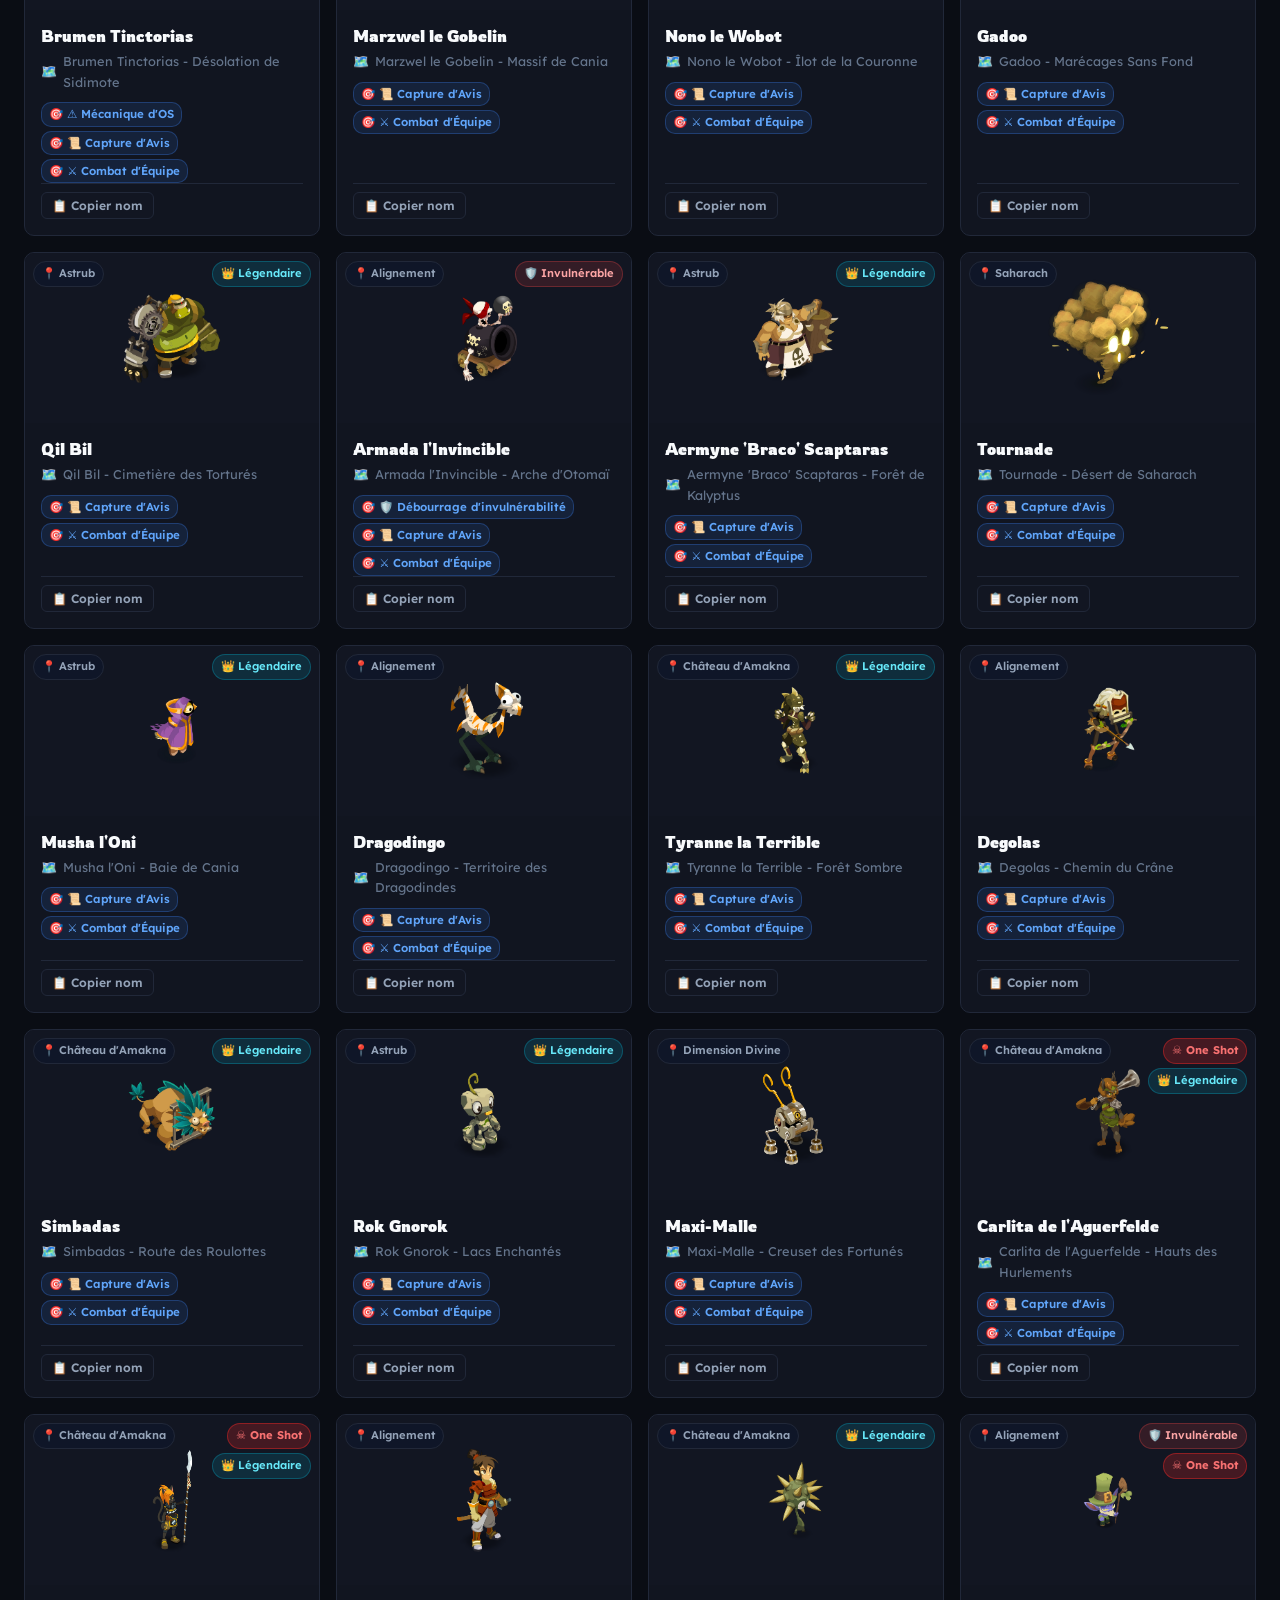
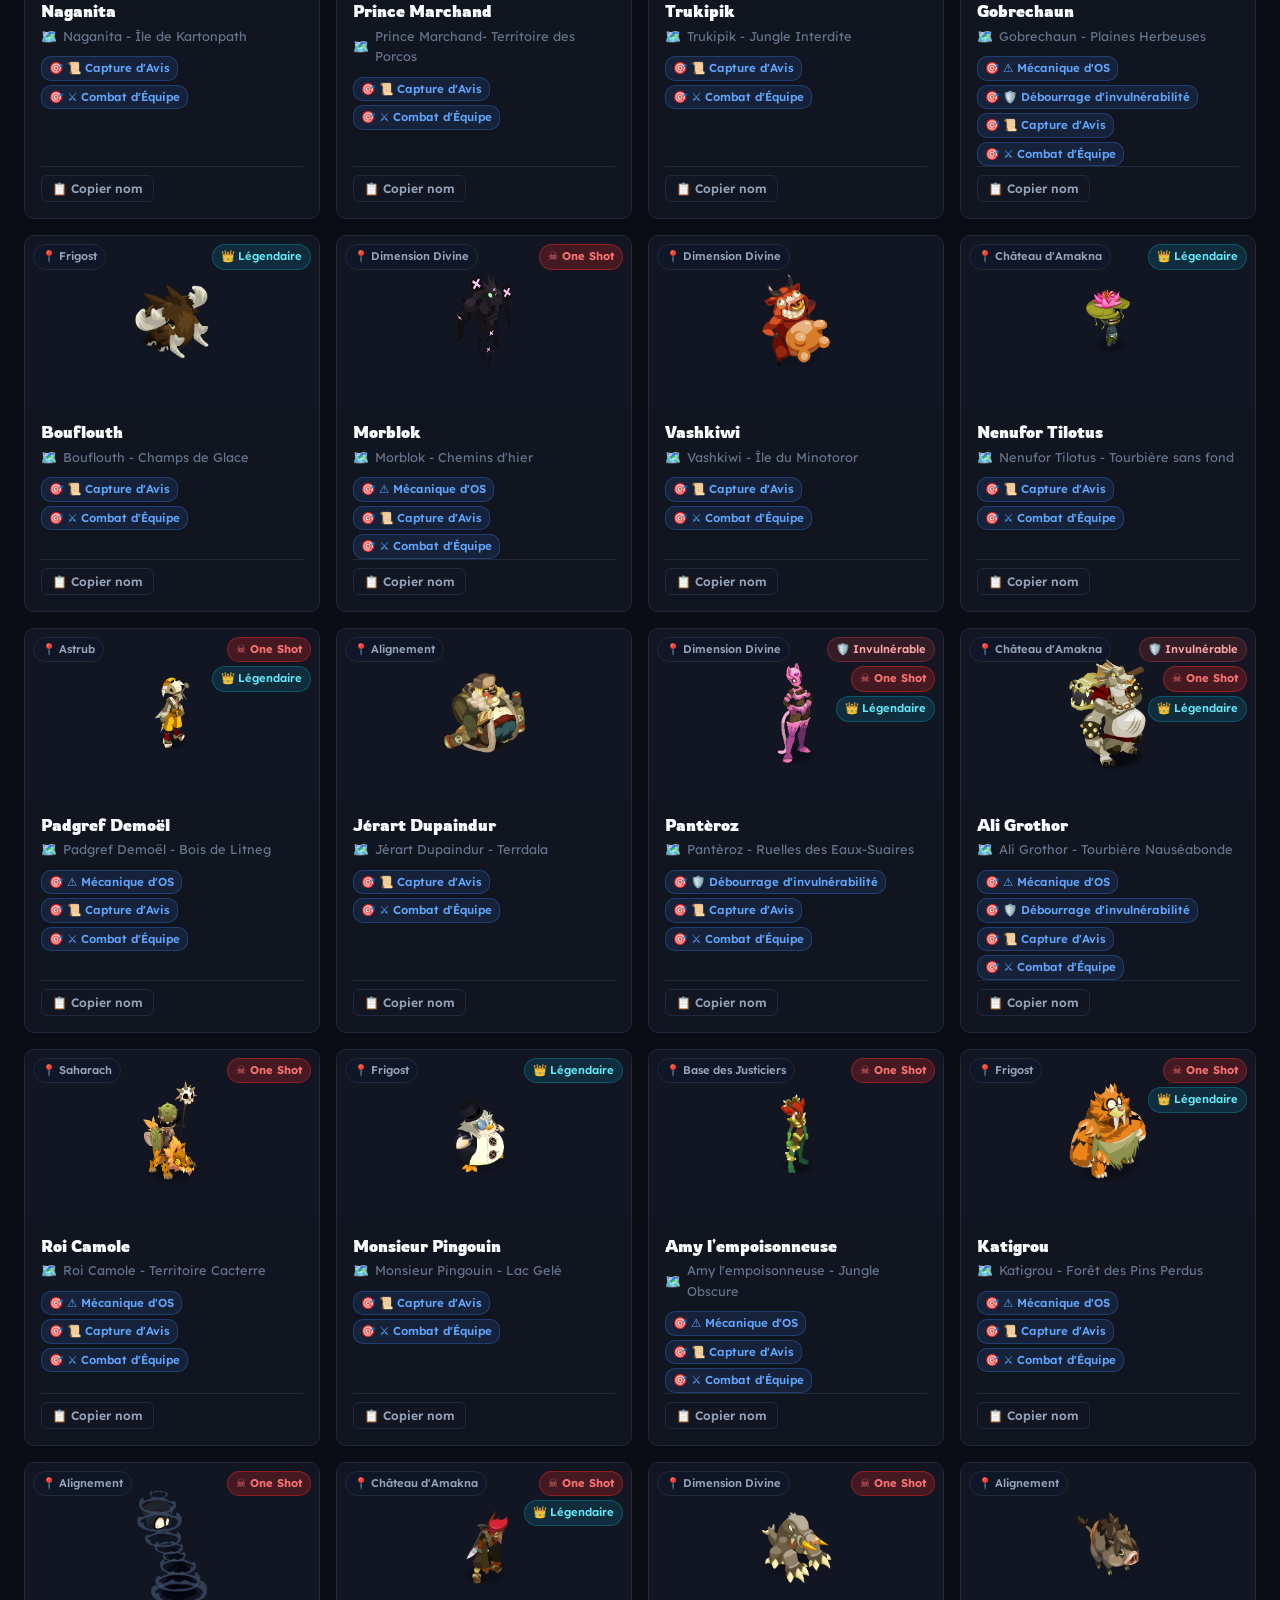
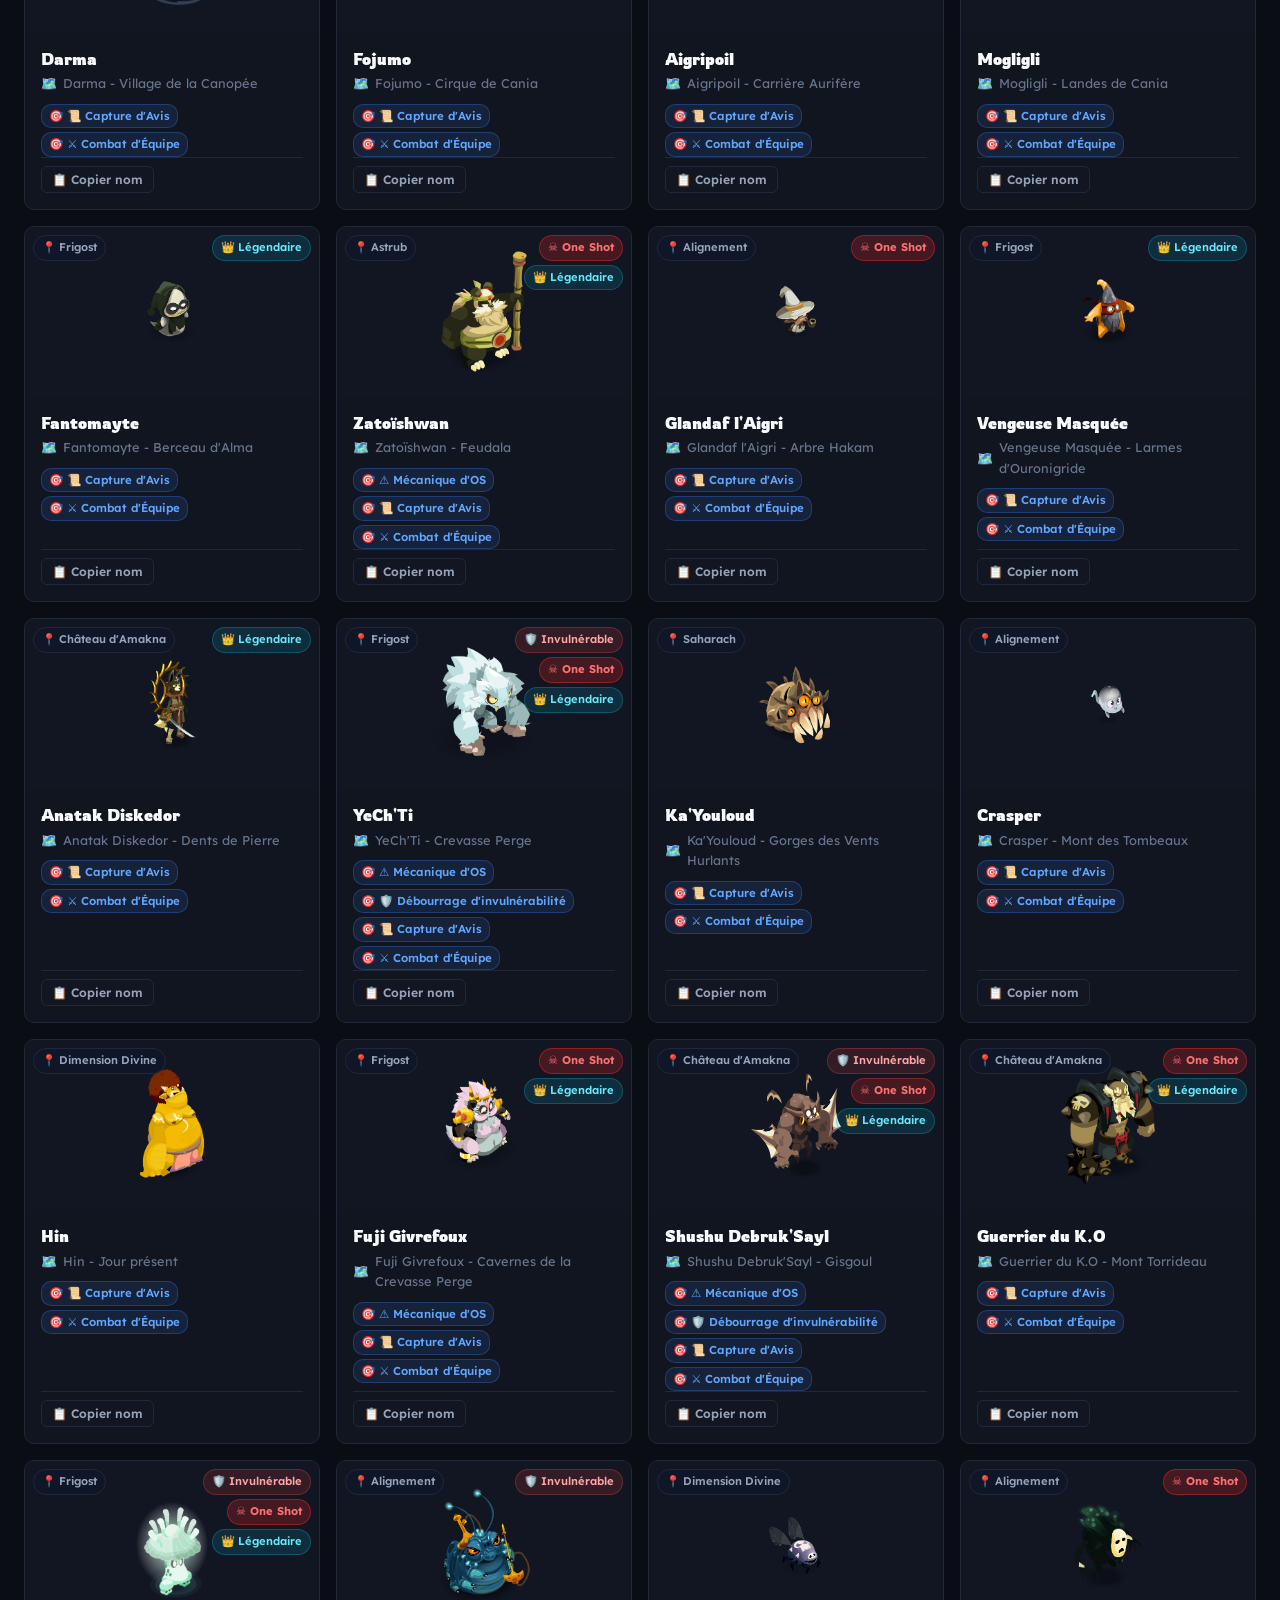
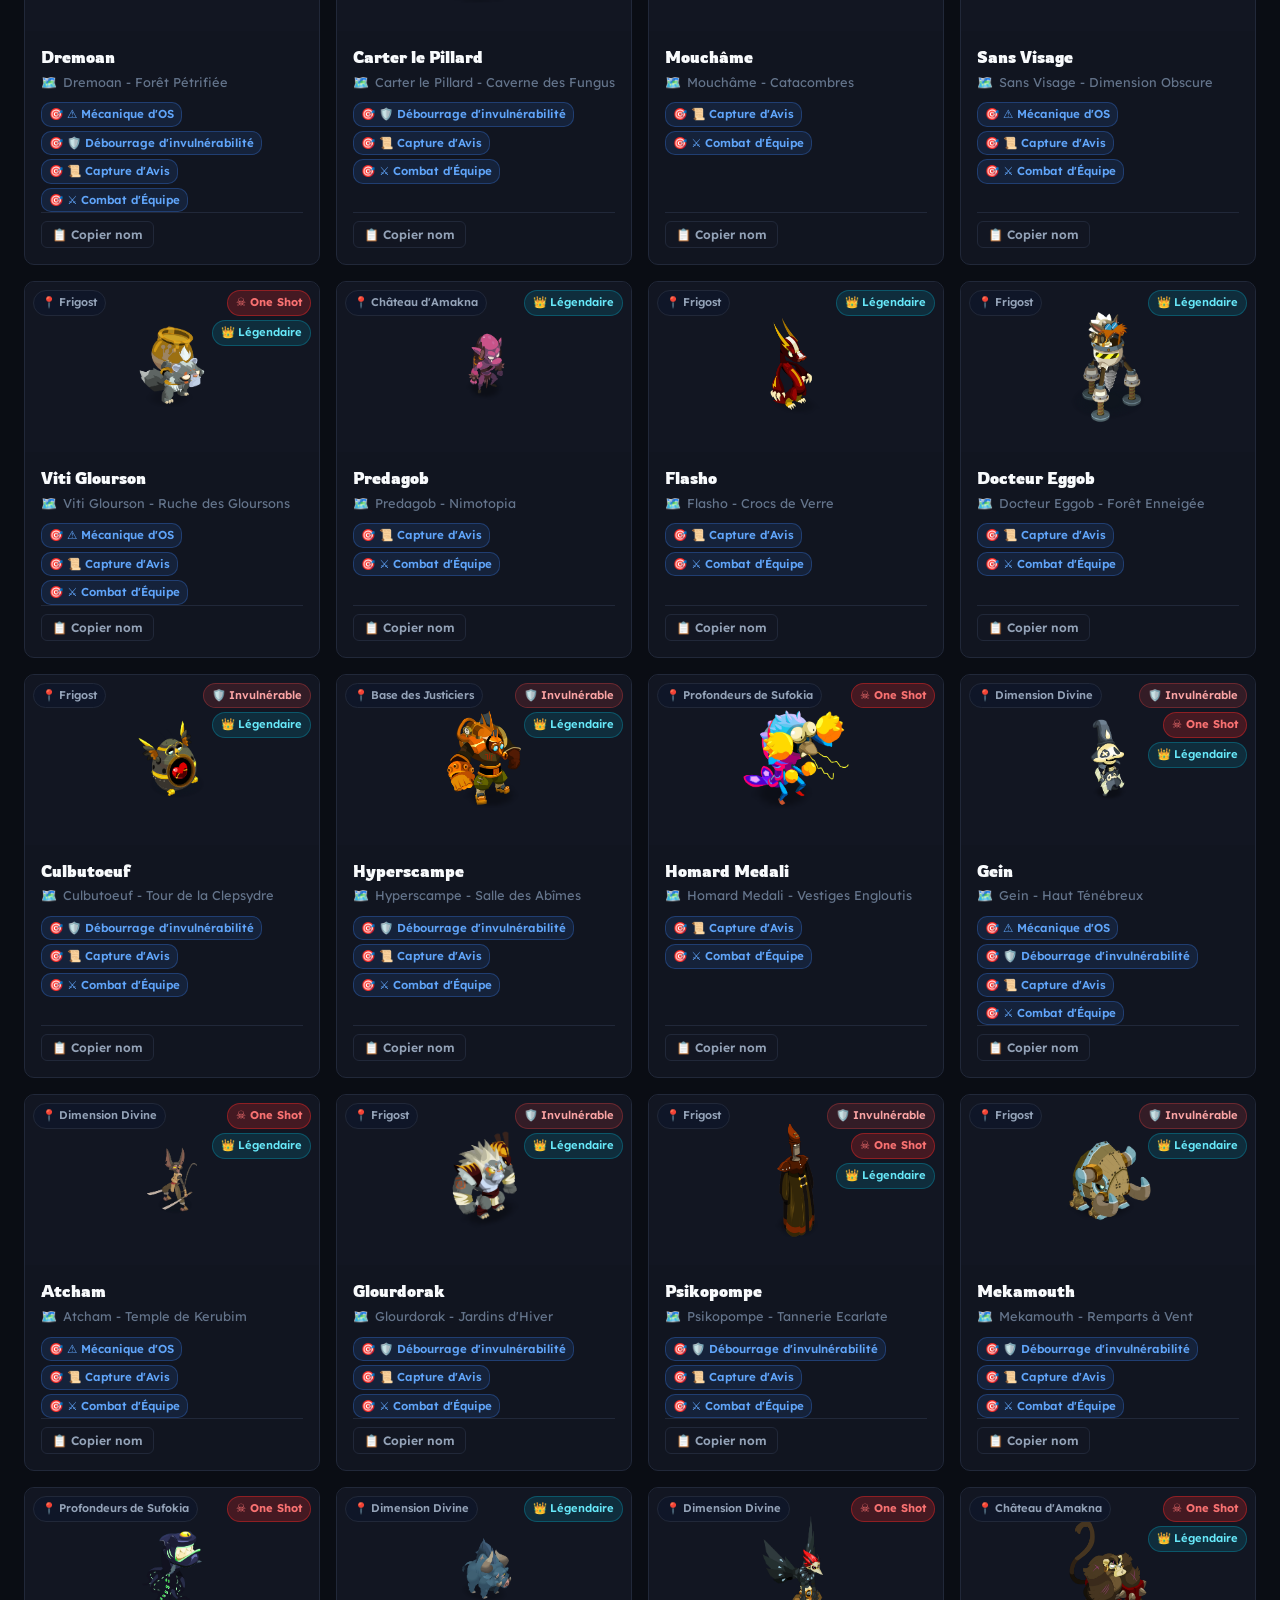
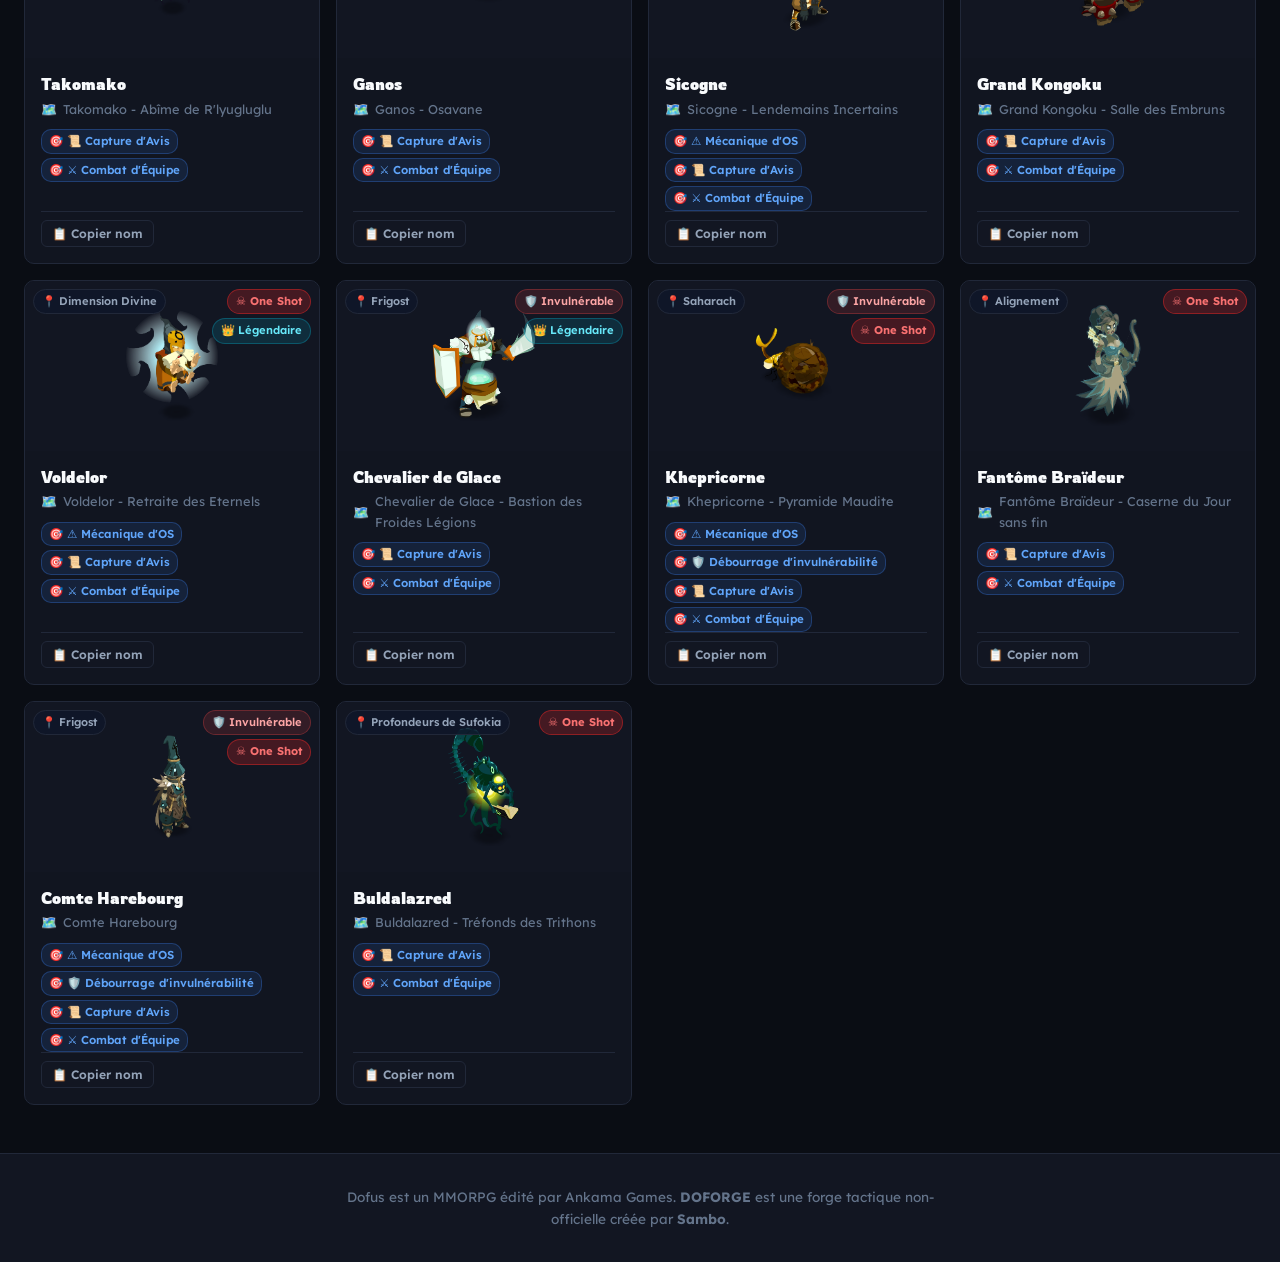
==== commit 28071324: "Refonte complete: Renommage en DOFORGE, nouveau logo SVG forge et theme molten forge metallique" ====
--- a/index.html
+++ b/index.html
@@ -3,8 +3,8 @@
 <head>
   <meta charset="UTF-8">
   <meta name="viewport" content="width=device-width, initial-scale=1.0">
-  <title>Bestiaire & Stratégies Dofus | Mobs, Boss & Avis de Recherche</title>
-  <meta name="description" content="Guide complet et interactif des avis de recherche et boss de donjons sur Dofus. Stratégies d'invulnérabilité, sorts, quêtes et récompenses.">
+  <title>DOFORGE | Bestiaire, Boss, Avis & Songes Dofus</title>
+  <meta name="description" content="DOFORGE - Forge tactique complète des avis de recherche, boss de donjons, songes infinis et bestiaire Dofus. Stratégies d'invulnérabilité, sorts et succès.">
   
   <!-- Google Fonts -->
   <link rel="preconnect" href="https://fonts.googleapis.com">
@@ -23,8 +23,10 @@
   <header class="site-header">
     <div class="header-inner">
       <a href="index.html" class="logo">
-        <div class="logo-icon">⚔️</div>
-        <span class="logo-text">DOFUS MOBS</span>
+        <div class="logo-icon">
+          <img src="favicon.svg" alt="DOFORGE Logo" class="logo-img" width="28" height="28">
+        </div>
+        <span class="logo-text">DO<span class="logo-highlight">FORGE</span></span>
       </a>
       <nav class="header-nav">
         <a href="#avis" class="nav-link active" data-tab-target="avis">Avis de Recherche</a>
@@ -37,8 +39,8 @@
 
   <!-- Hero Section -->
   <section class="hero">
-    <div class="hero-badge">✨ Base de Données Tactiques & Stratégies</div>
-    <h1 class="hero-title">Avis, Boss & Bestiaire Dofus</h1>
+    <div class="hero-badge">🔥 DOFORGE — Forge Tactique & Bestiaire Dofus</div>
+    <h1 class="hero-title">Forge des Boss, Avis & Bestiaire Dofus</h1>
     <p class="hero-subtitle">Accédez immédiatement aux guides synthétisés, fiches de sorts, mécaniques de vulnérabilité et informations de quêtes.</p>
     
     <!-- Tabs -->
@@ -183,7 +185,7 @@
   <!-- Footer -->
   <footer class="site-footer">
     <div class="footer-text">
-      <p>Dofus est un MMORPG édité par Ankama Games. Dofus Mobs est une interface de consultation non-officielle créée par <strong>Sambo</strong>.</p>
+      <p>Dofus est un MMORPG édité par Ankama Games. <strong>DOFORGE</strong> est une forge tactique non-officielle créée par <strong>Sambo</strong>.</p>
     </div>
   </footer>
 
--- a/css/style.css
+++ b/css/style.css
@@ -1,37 +1,39 @@
-/* === DOFUS MOBS - Style Sheet === */
+/* === DOFORGE - Molten Forge Style Sheet === */
 :root {
-  /* Clean Dofus Theme - Slate Navy & Gold Accent (No Purple) */
-  --bg-primary: #0f172a;
-  --bg-secondary: #1e293b;
-  --bg-tertiary: #334155;
-  --bg-card: #182234;
-  --bg-card-hover: #223048;
-
-  /* Accent Colors - Dofus Gold & Cyan */
-  --accent-primary: #f59e0b;
-  --accent-hover: #d97706;
-  --accent-subtle: rgba(245, 158, 11, 0.12);
+  /* Forge Obsidian & Slate Theme */
+  --bg-primary: #0a0d14;
+  --bg-secondary: #121622;
+  --bg-tertiary: #1b2132;
+  --bg-card: #111520;
+  --bg-card-hover: #181d2c;
+
+  /* Accent Colors - Molten Gold & Fire Lava Orange */
+  --accent-primary: #ff9e00;
+  --accent-hover: #ff6000;
+  --accent-subtle: rgba(255, 158, 0, 0.15);
+  --accent-glow: rgba(255, 110, 0, 0.35);
 
   /* Semantic Colors */
   --color-danger: #ef4444;
-  --color-danger-bg: rgba(239, 68, 68, 0.12);
+  --color-danger-bg: rgba(239, 68, 68, 0.15);
   --color-success: #10b981;
-  --color-success-bg: rgba(16, 185, 129, 0.12);
+  --color-success-bg: rgba(16, 185, 129, 0.15);
   --color-warning: #f59e0b;
-  --color-warning-bg: rgba(245, 158, 11, 0.12);
+  --color-warning-bg: rgba(245, 158, 11, 0.15);
   --color-cyan: #06b6d4;
-  --color-cyan-bg: rgba(6, 182, 212, 0.12);
+  --color-cyan-bg: rgba(6, 182, 212, 0.15);
 
   /* Text Colors */
   --text-primary: #f8fafc;
   --text-secondary: #94a3b8;
   --text-muted: #64748b;
-  --text-accent: #fbbf24;
-
-  /* Borders */
-  --border-subtle: #29384e;
-  --border-light: #3d506d;
-  --border-accent: #f59e0b;
+  --text-accent: #ffb703;
+
+  /* Forge Glowing Borders */
+  --border-subtle: #212839;
+  --border-light: #323d57;
+  --border-accent: #ff9e00;
+  --border-forge: rgba(255, 140, 0, 0.4);
 
   /* Spacing */
   --space-xs: 0.25rem;
@@ -48,8 +50,8 @@
   --radius-full: 9999px;
 
   /* Shadows */
-  --shadow-card: 0 4px 12px rgba(0, 0, 0, 0.3);
-  --shadow-hover: 0 8px 24px rgba(0, 0, 0, 0.45);
+  --shadow-card: 0 4px 16px rgba(0, 0, 0, 0.45);
+  --shadow-hover: 0 8px 30px rgba(255, 100, 0, 0.22);
 
   /* Typography */
   --font-display: 'Rowdies', cursive, system-ui;
@@ -108,8 +110,10 @@
   left: 0;
   right: 0;
   z-index: 1000;
-  background: #151d2a;
-  border-bottom: 1px solid var(--border-subtle);
+  background: rgba(10, 13, 20, 0.92);
+  backdrop-filter: blur(12px);
+  border-bottom: 1px solid var(--border-forge);
+  box-shadow: 0 4px 20px rgba(0, 0, 0, 0.5), 0 1px 15px rgba(255, 100, 0, 0.1);
   padding: 14px 0;
 }
 
@@ -130,22 +134,32 @@
 }
 
 .logo-icon {
-  width: 36px;
-  height: 36px;
+  width: 38px;
+  height: 38px;
   border-radius: var(--radius-sm);
-  background: var(--accent-primary);
+  background: linear-gradient(135deg, #ffb703, #ff5400);
+  box-shadow: 0 0 16px rgba(255, 120, 0, 0.5);
   display: flex;
   align-items: center;
   justify-content: center;
-  font-size: 1.2rem;
-  color: #0f172a;
+}
+
+.logo-img {
+  width: 26px;
+  height: 26px;
+  object-fit: contain;
 }
 
 .logo-text {
   font-family: var(--font-display);
-  font-size: 1.35rem;
-  color: var(--text-primary);
-  letter-spacing: 0.5px;
+  font-size: 1.4rem;
+  color: var(--text-primary);
+  letter-spacing: 0.8px;
+}
+
+.logo-highlight {
+  color: #ff6000;
+  text-shadow: 0 0 12px rgba(255, 96, 0, 0.6);
 }
 
 .header-nav {
@@ -168,10 +182,16 @@
   background: var(--bg-tertiary);
 }
 
+.nav-link:hover {
+  color: var(--text-primary);
+  background: var(--bg-tertiary);
+}
+
 .nav-link.active {
-  color: #0f172a;
-  background: var(--accent-primary);
-  font-weight: 600;
+  color: #0a0d14;
+  background: linear-gradient(135deg, #ff9e00, #ff5400);
+  box-shadow: 0 0 14px rgba(255, 120, 0, 0.4);
+  font-weight: 700;
 }
 
 /* ===== HERO SECTION ===== */
@@ -182,14 +202,16 @@
 
 .hero-badge {
   display: inline-block;
-  font-size: 0.8rem;
-  font-weight: 600;
-  padding: 4px 14px;
+  font-size: 0.85rem;
+  font-weight: 700;
+  padding: 5px 18px;
   border-radius: var(--radius-full);
-  background: var(--accent-subtle);
-  color: var(--text-accent);
-  border: 1px solid rgba(245, 158, 11, 0.25);
+  background: rgba(255, 140, 0, 0.12);
+  color: #ffb703;
+  border: 1px solid rgba(255, 140, 0, 0.4);
+  box-shadow: 0 0 15px rgba(255, 100, 0, 0.2);
   margin-bottom: var(--space-md);
+  letter-spacing: 0.5px;
 }
 
 .hero-title {
@@ -198,17 +220,16 @@
   color: var(--text-primary);
   margin-bottom: var(--space-sm);
   letter-spacing: -0.5px;
+  text-shadow: 0 4px 20px rgba(0, 0, 0, 0.6);
 }
 
 .hero-subtitle {
   font-size: 1.05rem;
   color: var(--text-secondary);
   max-width: 620px;
-  margin: 0 auto var(--space-md);
+  margin: 0 auto var(--space-lg);
   font-weight: 300;
 }
-
-
 
 /* ===== TABS ===== */
 .tabs-container {
@@ -229,30 +250,33 @@
   background: var(--bg-secondary);
   color: var(--text-secondary);
   cursor: pointer;
-  transition: all 0.15s ease;
+  transition: all 0.2s ease;
   display: flex;
   align-items: center;
   gap: 8px;
 }
 
 .tab-btn:hover {
-  border-color: var(--border-light);
+  border-color: var(--border-forge);
   color: var(--text-primary);
   background: var(--bg-tertiary);
+  box-shadow: 0 0 12px rgba(255, 100, 0, 0.15);
 }
 
 .tab-btn.active {
-  border-color: var(--accent-primary);
-  background: var(--accent-primary);
-  color: #0f172a;
+  border-color: #ff9e00;
+  background: linear-gradient(135deg, #ff9e00, #ff5400);
+  color: #0a0d14;
+  font-weight: 700;
+  box-shadow: 0 0 20px rgba(255, 100, 0, 0.45);
 }
 
 .tab-btn .tab-count {
-  background: rgba(0, 0, 0, 0.25);
+  background: rgba(0, 0, 0, 0.28);
   padding: 2px 8px;
   border-radius: var(--radius-full);
   font-size: 0.8rem;
-  font-weight: 600;
+  font-weight: 700;
 }
 
 /* ===== CONTROLS SECTION ===== */
@@ -298,6 +322,20 @@
   color: var(--text-muted);
   font-size: 1.1rem;
   pointer-events: none;
+}
+
+/* Filter Pills */
+.filters-row {
+  display: flex;
+  flex-wrap: wrap;
+  justify-content: center;
+  gap: 6px;
+  margin-bottom: var(--space-sm);
+}
+
+.search-input:focus {
+  border-color: var(--accent-primary);
+  box-shadow: 0 0 16px rgba(255, 140, 0, 0.35);
 }
 
 /* Filter Pills */
@@ -319,21 +357,22 @@
   background: var(--bg-secondary);
   color: var(--text-muted);
   cursor: pointer;
-  transition: all 0.15s ease;
+  transition: all 0.2s ease;
   white-space: nowrap;
 }
 
 .filter-pill:hover {
-  border-color: var(--border-light);
+  border-color: var(--border-forge);
   color: var(--text-primary);
   background: var(--bg-tertiary);
 }
 
 .filter-pill.active {
-  border-color: var(--accent-primary);
-  background: var(--accent-subtle);
-  color: var(--text-accent);
-  font-weight: 600;
+  border-color: #ff9e00;
+  background: rgba(255, 158, 0, 0.18);
+  color: #ffb703;
+  font-weight: 700;
+  box-shadow: 0 0 12px rgba(255, 140, 0, 0.25);
 }
 
 .filter-pill.pill-green.active {
@@ -376,18 +415,16 @@
   border: 1px solid var(--border-subtle);
   overflow: hidden;
   cursor: pointer;
-  transition: transform 0.15s ease, border-color 0.15s ease, background 0.15s ease;
+  transition: transform 0.2s ease, border-color 0.2s ease, background 0.2s ease, box-shadow 0.2s ease;
   display: flex;
   flex-direction: column;
 }
-
-
 
 .mob-card:hover {
   transform: translateY(-4px);
-  border-color: var(--border-light);
+  border-color: var(--border-forge);
   background: var(--bg-card-hover);
-  box-shadow: var(--shadow-hover);
+  box-shadow: 0 8px 30px rgba(255, 100, 0, 0.22);
 }
 
 .mob-card.hidden {
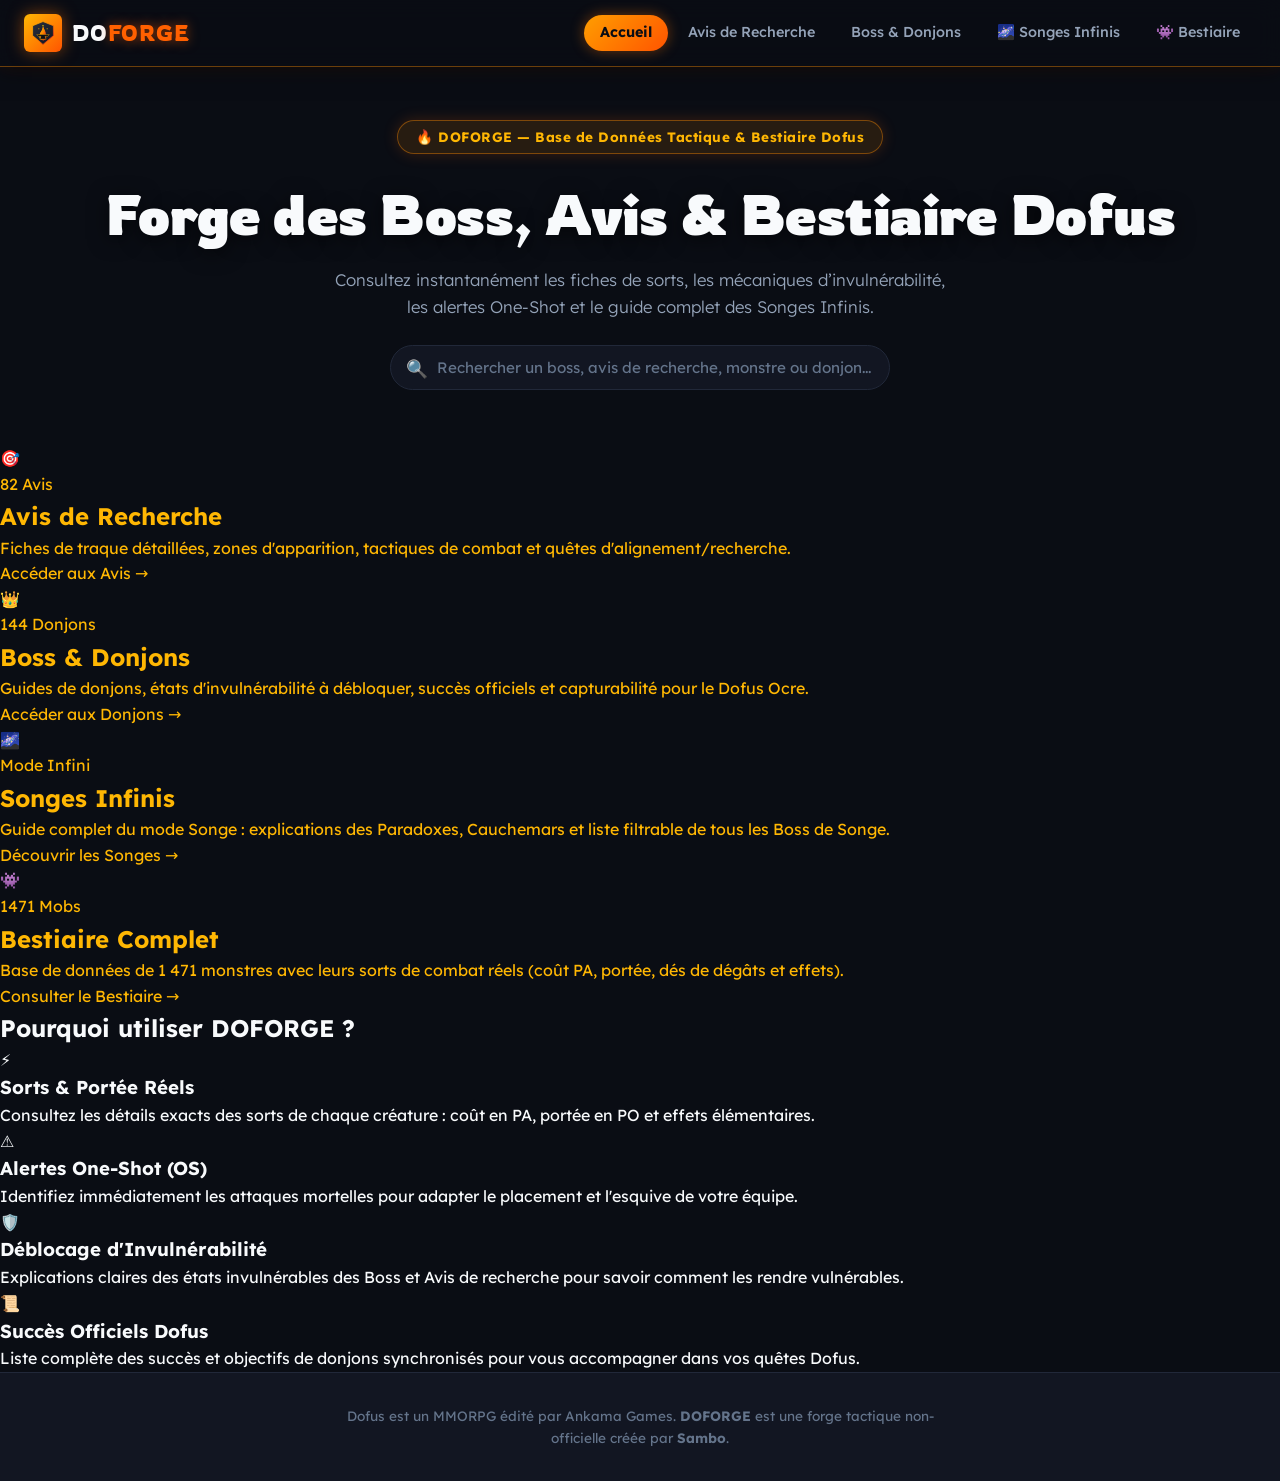
==== commit fa9ce2c6: "Architecture multi-pages: Page d accueil Portail, pages dediees (Avis, Donjons, Bestiaire) et guide " ====
--- a/index.html
+++ b/index.html
@@ -3,8 +3,8 @@
 <head>
   <meta charset="UTF-8">
   <meta name="viewport" content="width=device-width, initial-scale=1.0">
-  <title>DOFORGE | Bestiaire, Boss, Avis & Songes Dofus</title>
-  <meta name="description" content="DOFORGE - Forge tactique complète des avis de recherche, boss de donjons, songes infinis et bestiaire Dofus. Stratégies d'invulnérabilité, sorts et succès.">
+  <title>DOFORGE | Forge Tactique & Bestiaire Dofus</title>
+  <meta name="description" content="DOFORGE - Portail et forge tactique complète pour Dofus. Avis de recherche, Boss de donjons, Songes Infinis et Bestiaire avec fiches de sorts et mécaniques d'OS.">
   
   <!-- Google Fonts -->
   <link rel="preconnect" href="https://fonts.googleapis.com">
@@ -17,7 +17,7 @@
   <!-- CSS -->
   <link rel="stylesheet" href="css/style.css">
 </head>
-<body>
+<body class="home-page">
 
   <!-- Header -->
   <header class="site-header">
@@ -29,158 +29,122 @@
         <span class="logo-text">DO<span class="logo-highlight">FORGE</span></span>
       </a>
       <nav class="header-nav">
-        <a href="#avis" class="nav-link active" data-tab-target="avis">Avis de Recherche</a>
-        <a href="#donjons" class="nav-link" data-tab-target="donjons">Boss & Donjons</a>
-        <a href="#songes" class="nav-link" data-tab-target="songes">🌌 Songes Infinis</a>
-        <a href="#mobs" class="nav-link" data-tab-target="mobs">👾 Bestiaire</a>
+        <a href="index.html" class="nav-link active">Accueil</a>
+        <a href="avis.html" class="nav-link">Avis de Recherche</a>
+        <a href="donjons.html" class="nav-link">Boss & Donjons</a>
+        <a href="songes.html" class="nav-link">🌌 Songes Infinis</a>
+        <a href="bestiaire.html" class="nav-link">👾 Bestiaire</a>
       </nav>
     </div>
   </header>
 
-  <!-- Hero Section -->
-  <section class="hero">
-    <div class="hero-badge">🔥 DOFORGE — Forge Tactique & Bestiaire Dofus</div>
+  <!-- Hero Portal Section -->
+  <section class="hero hero-home">
+    <div class="hero-badge">🔥 DOFORGE — Base de Données Tactique & Bestiaire Dofus</div>
     <h1 class="hero-title">Forge des Boss, Avis & Bestiaire Dofus</h1>
-    <p class="hero-subtitle">Accédez immédiatement aux guides synthétisés, fiches de sorts, mécaniques de vulnérabilité et informations de quêtes.</p>
+    <p class="hero-subtitle">Consultez instantanément les fiches de sorts, les mécaniques d’invulnérabilité, les alertes One-Shot et le guide complet des Songes Infinis.</p>
     
-    <!-- Tabs -->
-    <div class="tabs-container">
-      <button class="tab-btn active" data-tab="avis">
-        <span class="tab-icon">🎯</span> Avis de Recherche
-        <span class="tab-count" id="count-avis">0</span>
-      </button>
-      <button class="tab-btn" data-tab="donjons">
-        <span class="tab-icon">👑</span> Boss de Donjons
-        <span class="tab-count" id="count-donjons">0</span>
-      </button>
-      <button class="tab-btn" data-tab="songes">
-        <span class="tab-icon">🌌</span> Songes Infinis
-        <span class="tab-count" id="count-songes">0</span>
-      </button>
-      <button class="tab-btn" data-tab="mobs">
-        <span class="tab-icon">👾</span> Bestiaire
-        <span class="tab-count" id="count-mobs">0</span>
-      </button>
+    <!-- Quick Search Widget -->
+    <div class="home-search-container">
+      <div class="search-wrapper">
+        <span class="search-icon">🔍</span>
+        <input type="text" id="search-input" class="search-input" placeholder="Rechercher un boss, avis de recherche, monstre ou donjon..." autocomplete="off">
+      </div>
+      <div id="home-search-results" class="home-search-dropdown" style="display: none;"></div>
     </div>
   </section>
 
-  <!-- Controls Section (Search + Filters) -->
-  <section class="controls-section">
-    <!-- Search Bar -->
-    <div class="search-wrapper">
-      <span class="search-icon">🔍</span>
-      <input type="text" id="search-input" class="search-input" placeholder="Rechercher un monstre, un boss, un donjon ou un avis..." autocomplete="off">
-    </div>
+  <!-- Main Category Portal Grid -->
+  <section class="portal-section">
+    <div class="portal-grid">
+      
+      <!-- Card 1: Avis de Recherche -->
+      <a href="avis.html" class="portal-card">
+        <div class="portal-card-header">
+          <div class="portal-icon amber">🎯</div>
+          <span class="portal-badge" id="count-avis-badge">80+ Avis</span>
+        </div>
+        <h2 class="portal-title">Avis de Recherche</h2>
+        <p class="portal-desc">Fiches de traque détaillées, zones d'apparition, tactiques de combat et quêtes d'alignement/recherche.</p>
+        <div class="portal-footer">
+          <span>Accéder aux Avis</span>
+          <span class="portal-arrow">→</span>
+        </div>
+      </a>
 
-    <!-- Filters Panel for Avis -->
-    <div id="filters-avis" class="filters-panel">
-      <div class="filters-row">
-        <button class="filter-pill active" data-filter="all">Tous les Avis</button>
-        <button class="filter-pill" data-filter="os">☠️ Mécanique OS</button>
-      </div>
-      <div class="filters-row">
-        <button class="filter-pill" data-filter="astrub">Astrub</button>
-        <button class="filter-pill" data-filter="chateau-amakna">Château d'Amakna</button>
-        <button class="filter-pill" data-filter="base-justiciers">Base des Justiciers</button>
-        <button class="filter-pill" data-filter="saharach">Saharach</button>
-        <button class="filter-pill" data-filter="frigost">Frigost</button>
-        <button class="filter-pill" data-filter="dimension-divine">Dimension Divine</button>
-        <button class="filter-pill" data-filter="profondeurs-sufokia">Profondeurs de Sufokia</button>
-        <button class="filter-pill" data-filter="alignement">Alignement</button>
-      </div>
-    </div>
+      <!-- Card 2: Boss & Donjons -->
+      <a href="donjons.html" class="portal-card">
+        <div class="portal-card-header">
+          <div class="portal-icon gold">👑</div>
+          <span class="portal-badge" id="count-donjons-badge">144+ Donjons</span>
+        </div>
+        <h2 class="portal-title">Boss & Donjons</h2>
+        <p class="portal-desc">Guides de donjons, états d'invulnérabilité à débloquer, succès officiels et capturabilité pour le Dofus Ocre.</p>
+        <div class="portal-footer">
+          <span>Accéder aux Donjons</span>
+          <span class="portal-arrow">→</span>
+        </div>
+      </a>
 
-    <!-- Filters Panel for Donjons -->
-    <div id="filters-donjons" class="filters-panel" style="display: none;">
-      <div class="filters-row">
-        <button class="filter-pill active" data-filter="all">Tous les Boss</button>
-        <button class="filter-pill" data-filter="os">☠️ Mécanique OS</button>
-      </div>
-      <div class="filters-row">
-        <button class="filter-pill" data-filter="niveaux-1-50">Niv. 1 - 50</button>
-        <button class="filter-pill" data-filter="niveaux-51-100">Niv. 51 - 100</button>
-        <button class="filter-pill" data-filter="niveaux-101-150">Niv. 101 - 150</button>
-        <button class="filter-pill" data-filter="niveaux-151-190">Niv. 151 - 190</button>
-        <button class="filter-pill" data-filter="niveaux-191-200">Niv. 191 - 200</button>
-      </div>
-      <div class="filters-row">
-        <button class="filter-pill" data-filter="titans">Titans</button>
-        <button class="filter-pill" data-filter="expeditions">Expéditions</button>
-        <button class="filter-pill" data-filter="anomalies-temporelles">Anomalies</button>
-        <button class="filter-pill" data-filter="raids">Raids</button>
-      </div>
-    </div>
+      <!-- Card 3: Songes Infinis -->
+      <a href="songes.html" class="portal-card portal-card-featured">
+        <div class="portal-card-header">
+          <div class="portal-icon purple">🌌</div>
+          <span class="portal-badge badge-featured">Mode Infini</span>
+        </div>
+        <h2 class="portal-title">Songes Infinis</h2>
+        <p class="portal-desc">Guide complet du mode Songe : explications des Paradoxes, Cauchemars et liste filtrable de tous les Boss de Songe.</p>
+        <div class="portal-footer">
+          <span>Découvrir les Songes</span>
+          <span class="portal-arrow">→</span>
+        </div>
+      </a>
 
-    <!-- Filters Panel for Songes Infinis -->
-    <div id="filters-songes" class="filters-panel" style="display: none;">
-      <div class="filters-row">
-        <button class="filter-pill active" data-filter="all">Tous (Boss + Avis)</button>
-        <button class="filter-pill" data-filter="os">☠️ Mécanique OS</button>
-        <button class="filter-pill" data-filter="boss_only">👑 Boss de Donjon</button>
-        <button class="filter-pill" data-filter="avis_only">📜 Avis de Recherche</button>
-      </div>
-      <div class="filters-row">
-        <button class="filter-pill" data-filter="niveaux-191-200">Niv. 191 - 200 (THL)</button>
-        <button class="filter-pill" data-filter="niveaux-151-190">Niv. 151 - 190</button>
-        <button class="filter-pill" data-filter="niveaux-101-150">Niv. 101 - 150</button>
-        <button class="filter-pill" data-filter="niveaux-1-100">Niv. 1 - 100</button>
-      </div>
-    </div>
+      <!-- Card 4: Bestiaire -->
+      <a href="bestiaire.html" class="portal-card">
+        <div class="portal-card-header">
+          <div class="portal-icon green">👾</div>
+          <span class="portal-badge" id="count-mobs-badge">1 471 Mobs</span>
+        </div>
+        <h2 class="portal-title">Bestiaire Complet</h2>
+        <p class="portal-desc">Base de données de 1 471 monstres avec leurs sorts de combat réels (coût PA, portée, dés de dégâts et effets).</p>
+        <div class="portal-footer">
+          <span>Consulter le Bestiaire</span>
+          <span class="portal-arrow">→</span>
+        </div>
+      </a>
 
-    <!-- Filters Panel for Bestiaire -->
-    <div id="filters-mobs" class="filters-panel" style="display: none;">
-      <div class="filters-row">
-        <button class="filter-pill active" data-filter="all">Tous les Monstres (1 471)</button>
-        <button class="filter-pill" data-filter="niveaux-191-200">Niv. 191 - 200 (THL)</button>
-        <button class="filter-pill" data-filter="niveaux-151-190">Niv. 151 - 190</button>
-        <button class="filter-pill" data-filter="niveaux-101-150">Niv. 101 - 150</button>
-        <button class="filter-pill" data-filter="niveaux-51-100">Niv. 51 - 100</button>
-        <button class="filter-pill" data-filter="niveaux-1-50">Niv. 1 - 50</button>
-      </div>
-    </div>
-
-    <div class="results-count" id="results-count">Affichage de 0 résultat(s)</div>
-  </section>
-
-  <!-- Cards Grid Section -->
-  <section class="cards-section">
-    <!-- Loading indicator -->
-    <div id="loading" class="loading-container">
-      <div class="loading-spinner"></div>
-      <div class="loading-text">Chargement du bestiaire...</div>
-    </div>
-
-    <!-- Avis Grid -->
-    <div id="panel-avis" class="tab-panel">
-      <div class="cards-grid" id="grid-avis"></div>
-    </div>
-
-    <!-- Donjons Grid -->
-    <div id="panel-donjons" class="tab-panel" style="display: none;">
-      <div class="cards-grid" id="grid-donjons"></div>
-    </div>
-
-    <!-- Songes Grid -->
-    <div id="panel-songes" class="tab-panel" style="display: none;">
-      <div class="cards-grid" id="grid-songes"></div>
-    </div>
-
-    <!-- Mobs Grid -->
-    <div id="panel-mobs" class="tab-panel" style="display: none;">
-      <div class="cards-grid" id="grid-mobs"></div>
-    </div>
-
-    <!-- No Results Message -->
-    <div id="no-results" class="no-results">
-      <div class="no-results-icon">🔍</div>
-      <div class="no-results-text">Aucun monstre ne correspond à votre recherche !</div>
     </div>
   </section>
 
-  <!-- Toast Notification -->
-  <div class="toast-container">
-    <div id="toast" class="toast">📋 Copié dans le presse-papier !</div>
-  </div>
+  <!-- Features Highlight -->
+  <section class="features-section">
+    <div class="section-container">
+      <h2 class="features-heading">Pourquoi utiliser DOFORGE ?</h2>
+      <div class="features-grid">
+        <div class="feature-item">
+          <div class="feature-icon">⚡</div>
+          <h3>Sorts & Portée Réels</h3>
+          <p>Consultez les détails exacts des sorts de chaque créature : coût en PA, portée en PO et effets élémentaires.</p>
+        </div>
+        <div class="feature-item">
+          <div class="feature-icon">⚠️</div>
+          <h3>Alertes One-Shot (OS)</h3>
+          <p>Identifiez immédiatement les attaques mortelles pour adapter le placement et l'esquive de votre équipe.</p>
+        </div>
+        <div class="feature-item">
+          <div class="feature-icon">🛡️</div>
+          <h3>Déblocage d'Invulnérabilité</h3>
+          <p>Explications claires des états invulnérables des Boss et Avis de recherche pour savoir comment les rendre vulnérables.</p>
+        </div>
+        <div class="feature-item">
+          <div class="feature-icon">📜</div>
+          <h3>Succès Officiels Dofus</h3>
+          <p>Liste complète des succès et objectifs de donjons synchronisés pour vous accompagner dans vos quêtes Dofus.</p>
+        </div>
+      </div>
+    </div>
+  </section>
 
   <!-- Footer -->
   <footer class="site-footer">
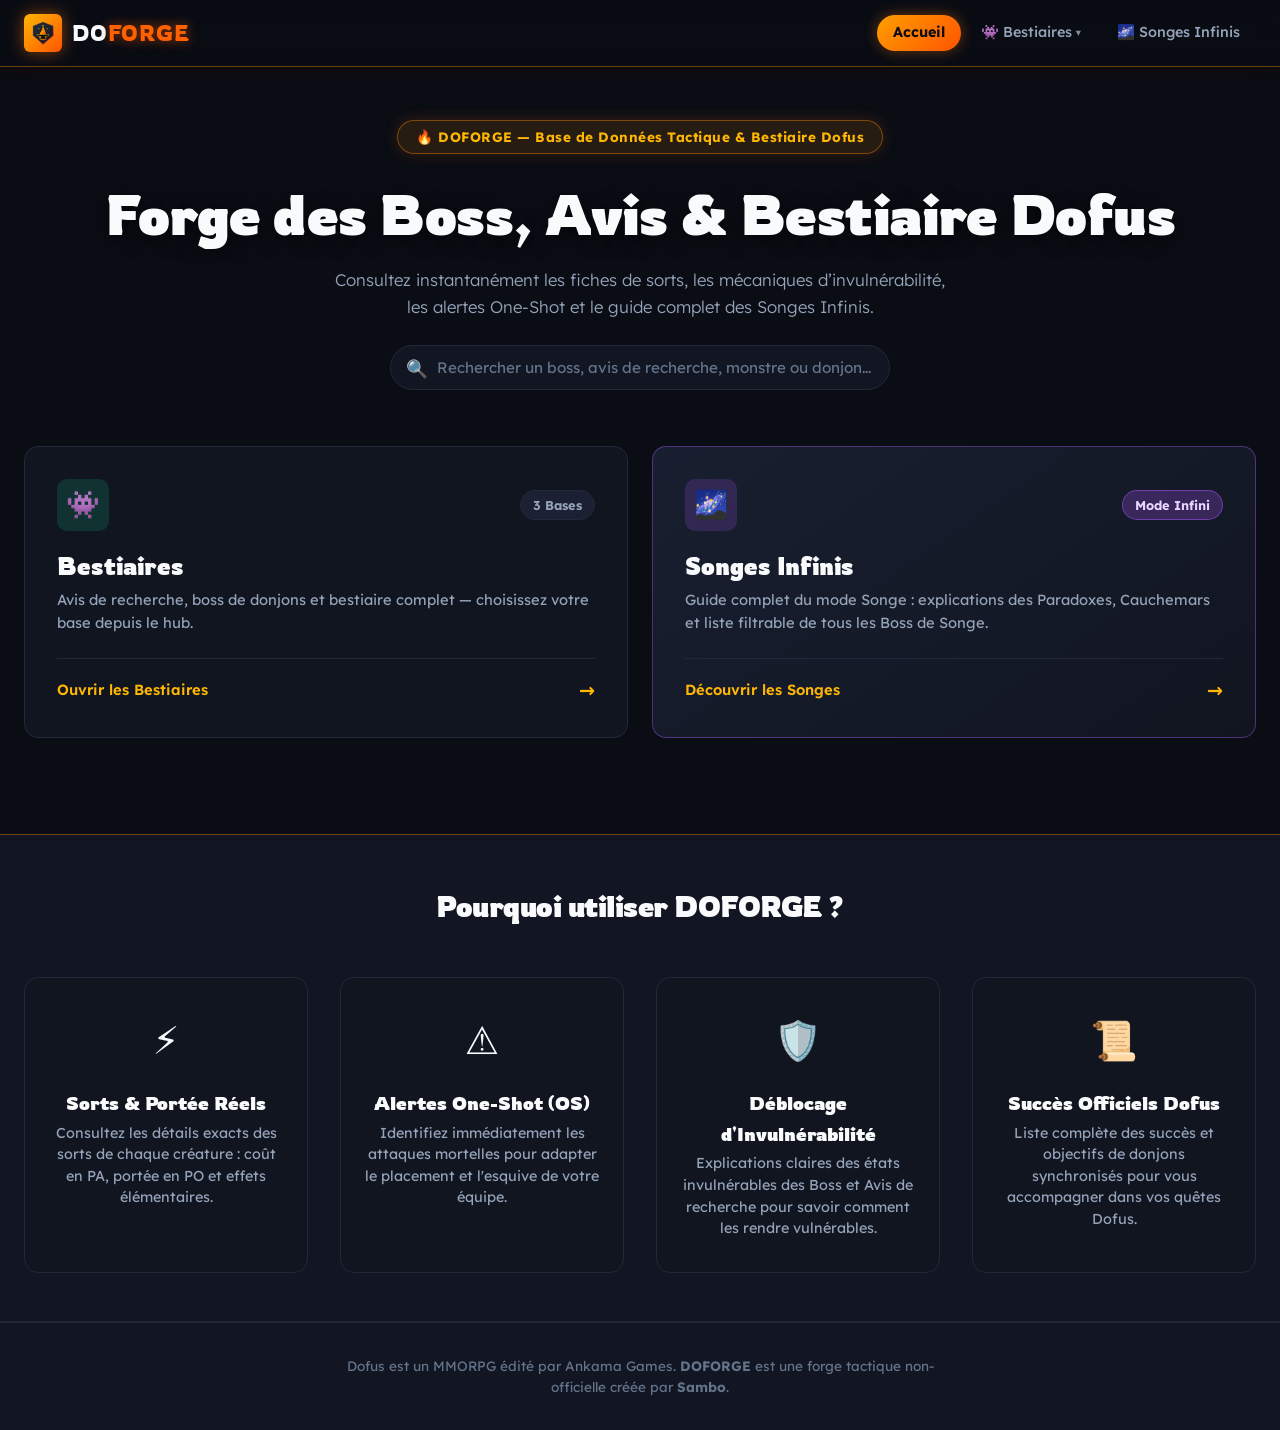
==== commit d38f8a8f: "Regrouper la navigation Bestiaires et mettre a jour le guide Songes 3.5+. Hub bestiaires.html avec s" ====
--- a/index.html
+++ b/index.html
@@ -17,7 +17,7 @@
   <!-- CSS -->
   <link rel="stylesheet" href="css/style.css">
 </head>
-<body class="home-page">
+<body class="home-page" data-nav-section="home">
 
   <!-- Header -->
   <header class="site-header">
@@ -28,13 +28,7 @@
         </div>
         <span class="logo-text">DO<span class="logo-highlight">FORGE</span></span>
       </a>
-      <nav class="header-nav">
-        <a href="index.html" class="nav-link active">Accueil</a>
-        <a href="avis.html" class="nav-link">Avis de Recherche</a>
-        <a href="donjons.html" class="nav-link">Boss & Donjons</a>
-        <a href="songes.html" class="nav-link">🌌 Songes Infinis</a>
-        <a href="bestiaire.html" class="nav-link">👾 Bestiaire</a>
-      </nav>
+      <nav class="header-nav" id="site-nav"></nav>
     </div>
   </header>
 
@@ -58,35 +52,21 @@
   <section class="portal-section">
     <div class="portal-grid">
       
-      <!-- Card 1: Avis de Recherche -->
-      <a href="avis.html" class="portal-card">
+      <!-- Card 1: Bestiaires (hub) -->
+      <a href="bestiaires.html" class="portal-card">
         <div class="portal-card-header">
-          <div class="portal-icon amber">🎯</div>
-          <span class="portal-badge" id="count-avis-badge">80+ Avis</span>
+          <div class="portal-icon green">👾</div>
+          <span class="portal-badge">3 Bases</span>
         </div>
-        <h2 class="portal-title">Avis de Recherche</h2>
-        <p class="portal-desc">Fiches de traque détaillées, zones d'apparition, tactiques de combat et quêtes d'alignement/recherche.</p>
+        <h2 class="portal-title">Bestiaires</h2>
+        <p class="portal-desc">Avis de recherche, boss de donjons et bestiaire complet — choisissez votre base depuis le hub.</p>
         <div class="portal-footer">
-          <span>Accéder aux Avis</span>
+          <span>Ouvrir les Bestiaires</span>
           <span class="portal-arrow">→</span>
         </div>
       </a>
 
-      <!-- Card 2: Boss & Donjons -->
-      <a href="donjons.html" class="portal-card">
-        <div class="portal-card-header">
-          <div class="portal-icon gold">👑</div>
-          <span class="portal-badge" id="count-donjons-badge">144+ Donjons</span>
-        </div>
-        <h2 class="portal-title">Boss & Donjons</h2>
-        <p class="portal-desc">Guides de donjons, états d'invulnérabilité à débloquer, succès officiels et capturabilité pour le Dofus Ocre.</p>
-        <div class="portal-footer">
-          <span>Accéder aux Donjons</span>
-          <span class="portal-arrow">→</span>
-        </div>
-      </a>
-
-      <!-- Card 3: Songes Infinis -->
+      <!-- Card 2: Songes Infinis -->
       <a href="songes.html" class="portal-card portal-card-featured">
         <div class="portal-card-header">
           <div class="portal-icon purple">🌌</div>
@@ -96,20 +76,6 @@
         <p class="portal-desc">Guide complet du mode Songe : explications des Paradoxes, Cauchemars et liste filtrable de tous les Boss de Songe.</p>
         <div class="portal-footer">
           <span>Découvrir les Songes</span>
-          <span class="portal-arrow">→</span>
-        </div>
-      </a>
-
-      <!-- Card 4: Bestiaire -->
-      <a href="bestiaire.html" class="portal-card">
-        <div class="portal-card-header">
-          <div class="portal-icon green">👾</div>
-          <span class="portal-badge" id="count-mobs-badge">1 471 Mobs</span>
-        </div>
-        <h2 class="portal-title">Bestiaire Complet</h2>
-        <p class="portal-desc">Base de données de 1 471 monstres avec leurs sorts de combat réels (coût PA, portée, dés de dégâts et effets).</p>
-        <div class="portal-footer">
-          <span>Consulter le Bestiaire</span>
           <span class="portal-arrow">→</span>
         </div>
       </a>
@@ -154,6 +120,7 @@
   </footer>
 
   <!-- App JS -->
+  <script src="js/nav.js"></script>
   <script src="js/app.js"></script>
 </body>
 </html>
--- a/css/style.css
+++ b/css/style.css
@@ -194,6 +194,84 @@
   font-weight: 700;
 }
 
+.nav-dropdown {
+  position: relative;
+}
+
+.nav-dropdown-trigger {
+  display: inline-flex;
+  align-items: center;
+  gap: 4px;
+}
+
+.nav-chevron {
+  font-size: 0.65rem;
+  opacity: 0.85;
+  transition: transform 0.15s ease;
+}
+
+.nav-dropdown:hover .nav-chevron,
+.nav-dropdown.is-open .nav-chevron,
+.nav-dropdown:focus-within .nav-chevron {
+  transform: rotate(180deg);
+}
+
+.nav-dropdown-menu {
+  position: absolute;
+  top: calc(100% + 8px);
+  left: 50%;
+  transform: translateX(-50%) translateY(6px);
+  min-width: 220px;
+  padding: 8px;
+  background: var(--bg-secondary);
+  border: 1px solid var(--border-light);
+  border-radius: var(--radius-md);
+  box-shadow: var(--shadow-card);
+  opacity: 0;
+  visibility: hidden;
+  pointer-events: none;
+  transition: opacity 0.15s ease, transform 0.15s ease, visibility 0.15s;
+  z-index: 1100;
+}
+
+.nav-dropdown:hover .nav-dropdown-menu,
+.nav-dropdown.is-open .nav-dropdown-menu,
+.nav-dropdown:focus-within .nav-dropdown-menu {
+  opacity: 1;
+  visibility: visible;
+  pointer-events: auto;
+  transform: translateX(-50%) translateY(0);
+}
+
+.nav-dropdown-link {
+  display: block;
+  font-size: 0.88rem;
+  font-weight: 500;
+  color: var(--text-secondary);
+  padding: 10px 14px;
+  border-radius: var(--radius-sm);
+  transition: background 0.15s ease, color 0.15s ease;
+}
+
+.nav-dropdown-link:hover {
+  color: var(--text-primary);
+  background: var(--bg-tertiary);
+}
+
+.nav-dropdown-link.active {
+  color: #fff;
+  background: linear-gradient(135deg, #10b981, #059669);
+  box-shadow: 0 0 12px rgba(16, 185, 129, 0.35);
+  font-weight: 600;
+}
+
+.nav-dropdown-trigger.active {
+  color: #0a0d14;
+  background: linear-gradient(135deg, #ff9e00, #ff5400);
+  box-shadow: 0 0 14px rgba(255, 120, 0, 0.4);
+  font-weight: 700;
+}
+
 /* ===== HERO SECTION ===== */
 .hero {
   padding: 120px var(--space-lg) var(--space-xl);
@@ -523,36 +601,30 @@
 }
 
 .badge-cat-boss {
-  position: absolute;
-  top: 10px;
-  left: 10px;
+  position: static;
   background: rgba(245, 158, 11, 0.25);
   color: #fbbf24;
   border: 1px solid rgba(245, 158, 11, 0.5);
   backdrop-filter: blur(8px);
-  z-index: 2;
   font-weight: 700;
 }
 
 .badge-cat-avis {
-  position: absolute;
-  top: 10px;
-  left: 10px;
+  position: static;
   background: rgba(59, 130, 246, 0.25);
   color: #60a5fa;
   border: 1px solid rgba(59, 130, 246, 0.5);
   backdrop-filter: blur(8px);
-  z-index: 2;
   font-weight: 700;
 }
 
 .mob-card.songe-card {
-  border-color: rgba(168, 85, 247, 0.25);
+  border-color: rgba(168, 85, 247, 0.35);
 }
 
 .mob-card.songe-card:hover {
-  border-color: rgba(168, 85, 247, 0.6);
-  box-shadow: 0 8px 30px rgba(168, 85, 247, 0.2);
+  border-color: rgba(168, 85, 247, 0.8);
+  box-shadow: 0 8px 30px rgba(168, 85, 247, 0.3);
 }
 
 
@@ -1100,3 +1172,496 @@
     padding: 2px 6px;
   }
 }
+
+/* ==========================================================================
+   DOFORGE - HOME PORTAL & SONGES GUIDE STYLES
+   ========================================================================== */
+
+/* ===== HOME PORTAL GRID ===== */
+.portal-section {
+  max-width: 1300px;
+  margin: 0 auto;
+  padding: 0 var(--space-lg) var(--space-2xl);
+}
+
+.portal-grid {
+  display: grid;
+  grid-template-columns: repeat(auto-fit, minmax(280px, 1fr));
+  gap: var(--space-lg);
+}
+
+.portal-grid-three {
+  grid-template-columns: repeat(3, 1fr);
+  max-width: 1100px;
+  margin: 0 auto;
+}
+
+@media (max-width: 960px) {
+  .portal-grid-three {
+    grid-template-columns: 1fr;
+  }
+}
+
+.bestiaires-hub-section {
+  padding-top: 0;
+}
+
+.portal-card {
+  position: relative;
+  background: var(--bg-card);
+  border: 1px solid var(--border-subtle);
+  border-radius: var(--radius-lg);
+  padding: var(--space-xl);
+  display: flex;
+  flex-direction: column;
+  justify-content: space-between;
+  text-decoration: none;
+  transition: transform 0.25s ease, border-color 0.25s ease, box-shadow 0.25s ease;
+  overflow: hidden;
+}
+
+.portal-card::before {
+  content: '';
+  position: absolute;
+  top: 0;
+  left: 0;
+  right: 0;
+  height: 3px;
+  background: linear-gradient(90deg, transparent, var(--accent-primary), transparent);
+  opacity: 0;
+  transition: opacity 0.25s ease;
+}
+
+.portal-card:hover {
+  transform: translateY(-6px);
+  border-color: var(--border-forge);
+  box-shadow: 0 12px 35px rgba(255, 100, 0, 0.25);
+}
+
+.portal-card:hover::before {
+  opacity: 1;
+}
+
+.portal-card-featured {
+  background: linear-gradient(145deg, #181f30, #111520);
+  border-color: rgba(168, 85, 247, 0.4);
+}
+
+.portal-card-featured:hover {
+  border-color: rgba(168, 85, 247, 0.8);
+  box-shadow: 0 12px 35px rgba(168, 85, 247, 0.3);
+}
+
+.portal-card-header {
+  display: flex;
+  align-items: center;
+  justify-content: space-between;
+  margin-bottom: var(--space-md);
+}
+
+.portal-icon {
+  width: 52px;
+  height: 52px;
+  border-radius: var(--radius-md);
+  display: flex;
+  align-items: center;
+  justify-content: center;
+  font-size: 1.7rem;
+  background: var(--bg-tertiary);
+}
+
+.portal-icon.amber { background: rgba(255, 158, 0, 0.18); color: #ff9e00; }
+.portal-icon.gold { background: rgba(245, 158, 11, 0.18); color: #fbbf24; }
+.portal-icon.purple { background: rgba(168, 85, 247, 0.18); color: #c084fc; }
+.portal-icon.green { background: rgba(16, 185, 129, 0.18); color: #34d399; }
+
+.portal-badge {
+  font-size: 0.8rem;
+  font-weight: 700;
+  padding: 4px 12px;
+  border-radius: var(--radius-full);
+  background: var(--bg-tertiary);
+  color: var(--text-secondary);
+  border: 1px solid var(--border-subtle);
+}
+
+.badge-featured {
+  background: rgba(168, 85, 247, 0.25);
+  color: #e9d5ff;
+  border-color: rgba(168, 85, 247, 0.5);
+}
+
+.portal-title {
+  font-family: var(--font-display);
+  font-size: 1.5rem;
+  color: var(--text-primary);
+  margin-bottom: var(--space-xs);
+}
+
+.portal-desc {
+  font-size: 0.92rem;
+  color: var(--text-secondary);
+  line-height: 1.5;
+  margin-bottom: var(--space-lg);
+}
+
+.portal-footer {
+  display: flex;
+  align-items: center;
+  justify-content: space-between;
+  font-size: 0.92rem;
+  font-weight: 600;
+  color: var(--text-accent);
+  padding-top: var(--space-md);
+  border-top: 1px solid var(--border-subtle);
+}
+
+.portal-arrow {
+  font-size: 1.2rem;
+  transition: transform 0.2s ease;
+}
+
+.portal-card:hover .portal-arrow {
+  transform: translateX(6px);
+}
+
+/* ===== LIVE HOME SEARCH DROPDOWN ===== */
+.home-search-container {
+  position: relative;
+  max-width: 620px;
+  margin: 0 auto;
+}
+
+.home-search-dropdown {
+  position: absolute;
+  top: 108%;
+  left: 0;
+  right: 0;
+  z-index: 1100;
+  background: var(--bg-secondary);
+  border: 1px solid var(--border-forge);
+  border-radius: var(--radius-lg);
+  box-shadow: 0 16px 48px rgba(0, 0, 0, 0.8), 0 0 20px rgba(255, 100, 0, 0.2);
+  max-height: 420px;
+  overflow-y: auto;
+  padding: 8px 0;
+}
+
+.dropdown-item {
+  display: flex;
+  align-items: center;
+  gap: 12px;
+  padding: 12px 18px;
+  text-decoration: none;
+  transition: background 0.15s ease;
+  border-bottom: 1px solid var(--border-subtle);
+}
+
+.dropdown-item:last-child {
+  border-bottom: none;
+}
+
+.dropdown-item:hover {
+  background: var(--bg-tertiary);
+}
+
+.dropdown-item.no-match {
+  color: var(--text-muted);
+  font-size: 0.9rem;
+  justify-content: center;
+  padding: 16px;
+}
+
+.dropdown-thumb {
+  width: 42px;
+  height: 42px;
+  border-radius: var(--radius-sm);
+  background: var(--bg-tertiary);
+  display: flex;
+  align-items: center;
+  justify-content: center;
+  overflow: hidden;
+  flex-shrink: 0;
+}
+
+.dropdown-thumb img {
+  width: 100%;
+  height: 100%;
+  object-fit: contain;
+}
+
+.dropdown-info {
+  flex-grow: 1;
+  display: flex;
+  flex-direction: column;
+}
+
+.dropdown-name {
+  font-size: 0.98rem;
+  color: var(--text-primary);
+  font-weight: 600;
+}
+
+.dropdown-sub {
+  font-size: 0.8rem;
+  color: var(--text-muted);
+}
+
+.dropdown-badge {
+  font-size: 0.75rem;
+  font-weight: 700;
+  padding: 4px 10px;
+  border-radius: var(--radius-full);
+}
+
+.dropdown-badge.badge-avis { background: rgba(255, 158, 0, 0.22); color: #ffb703; }
+.dropdown-badge.badge-donjon { background: rgba(245, 158, 11, 0.22); color: #fcd34d; }
+.dropdown-badge.badge-mob { background: rgba(16, 185, 129, 0.22); color: #6ee7b7; }
+
+/* ===== FEATURES HIGHLIGHT SECTION ===== */
+.features-section {
+  background: var(--bg-secondary);
+  border-top: 1px solid var(--border-forge);
+  border-bottom: 1px solid var(--border-subtle);
+  padding: var(--space-2xl) var(--space-lg);
+  margin-top: var(--space-2xl);
+}
+
+.section-container {
+  max-width: 1300px;
+  margin: 0 auto;
+}
+
+.features-heading {
+  font-family: var(--font-display);
+  font-size: 1.8rem;
+  text-align: center;
+  color: var(--text-primary);
+  margin-bottom: var(--space-2xl);
+  letter-spacing: -0.5px;
+}
+
+.features-grid {
+  display: grid;
+  grid-template-columns: repeat(auto-fit, minmax(240px, 1fr));
+  gap: var(--space-xl);
+}
+
+.feature-item {
+  text-align: center;
+  padding: var(--space-xl) var(--space-lg);
+  background: var(--bg-card);
+  border-radius: var(--radius-lg);
+  border: 1px solid var(--border-subtle);
+  transition: transform 0.2s ease, border-color 0.2s ease;
+}
+
+.feature-item:hover {
+  transform: translateY(-4px);
+  border-color: var(--border-forge);
+}
+
+.feature-icon {
+  font-size: 2.4rem;
+  margin-bottom: var(--space-md);
+}
+
+.feature-item h3 {
+  font-family: var(--font-display);
+  font-size: 1.2rem;
+  color: var(--text-primary);
+  margin-bottom: var(--space-xs);
+}
+
+.feature-item p {
+  font-size: 0.9rem;
+  color: var(--text-secondary);
+  line-height: 1.5;
+}
+
+/* ===== SONGES EDUCATIONAL GUIDE SECTION ===== */
+.songes-guide-section {
+  max-width: 1300px;
+  margin: 0 auto;
+  padding: 0 var(--space-lg) var(--space-2xl);
+}
+
+.guide-main-heading {
+  font-family: var(--font-display);
+  font-size: 1.8rem;
+  color: var(--text-primary);
+  text-align: center;
+  margin-bottom: var(--space-xl);
+  letter-spacing: -0.5px;
+}
+
+.guide-cards-grid {
+  display: grid;
+  grid-template-columns: repeat(auto-fit, minmax(320px, 1fr));
+  gap: var(--space-lg);
+}
+
+.guide-card {
+  background: var(--bg-card);
+  border: 1px solid var(--border-subtle);
+  border-radius: var(--radius-lg);
+  padding: var(--space-xl);
+  box-shadow: var(--shadow-card);
+  transition: transform 0.2s ease, border-color 0.2s ease;
+}
+
+.guide-card:hover {
+  transform: translateY(-3px);
+  border-color: var(--border-light);
+}
+
+.guide-card-highlight {
+  border-color: rgba(168, 85, 247, 0.5);
+  background: linear-gradient(145deg, #181d2e, #111422);
+  box-shadow: 0 8px 30px rgba(168, 85, 247, 0.15);
+}
+
+.guide-card-highlight:hover {
+  border-color: rgba(168, 85, 247, 0.8);
+}
+
+.guide-card-icon {
+  font-size: 2.2rem;
+  margin-bottom: var(--space-sm);
+}
+
+.guide-card h3 {
+  font-family: var(--font-display);
+  font-size: 1.35rem;
+  color: var(--text-primary);
+  margin-bottom: var(--space-sm);
+}
+
+.guide-card p {
+  font-size: 0.94rem;
+  color: var(--text-secondary);
+  margin-bottom: var(--space-md);
+  line-height: 1.6;
+}
+
+.guide-list {
+  list-style: none;
+  display: flex;
+  flex-direction: column;
+  gap: 12px;
+  font-size: 0.9rem;
+  color: var(--text-secondary);
+}
+
+.guide-list li {
+  position: relative;
+  padding-left: 20px;
+  line-height: 1.5;
+}
+
+.guide-list li::before {
+  content: '✦';
+  position: absolute;
+  left: 0;
+  color: var(--accent-primary);
+  font-weight: bold;
+}
+
+.guide-card-highlight .guide-list li::before {
+  color: #c084fc;
+}
+
+/* ===== SUB-NAVIGATION TAB TOGGLE ===== */
+.sub-nav-section {
+  max-width: 1300px;
+  margin: 0 auto var(--space-xl);
+  padding: 0 var(--space-lg);
+  display: flex;
+  justify-content: center;
+}
+
+.sub-nav-container {
+  display: flex;
+  background: var(--bg-card);
+  border: 1px solid var(--border-subtle);
+  padding: 6px;
+  border-radius: var(--radius-full);
+  gap: 8px;
+  box-shadow: var(--shadow-card);
+}
+
+.sub-nav-btn {
+  font-family: var(--font-body);
+  font-size: 0.95rem;
+  font-weight: 600;
+  padding: 10px 24px;
+  border-radius: var(--radius-full);
+  border: none;
+  background: transparent;
+  color: var(--text-secondary);
+  cursor: pointer;
+  transition: all 0.2s ease;
+  display: flex;
+  align-items: center;
+  gap: 8px;
+}
+
+.sub-nav-btn:hover {
+  color: var(--text-primary);
+  background: var(--bg-tertiary);
+}
+
+.sub-nav-btn.active {
+  background: linear-gradient(135deg, #a855f7, #7e22ce);
+  color: #ffffff;
+  box-shadow: 0 0 20px rgba(168, 85, 247, 0.4);
+}
+
+.guide-note {
+  margin-top: var(--space-md);
+  padding: var(--space-md);
+  font-size: 0.88rem;
+  color: var(--text-secondary);
+  background: rgba(168, 85, 247, 0.08);
+  border: 1px solid rgba(168, 85, 247, 0.25);
+  border-radius: var(--radius-md);
+  line-height: 1.55;
+}
+
+.songes-database-panel {
+  margin-top: var(--space-xl);
+  padding-top: var(--space-2xl);
+  border-top: 2px solid rgba(168, 85, 247, 0.35);
+  background: linear-gradient(180deg, rgba(168, 85, 247, 0.06) 0%, transparent 320px);
+}
+
+.songes-database-panel[hidden] {
+  display: none !important;
+}
+
+#panel-songes-guide[hidden] {
+  display: none !important;
+}
+
+.songes-database-header {
+  max-width: 1300px;
+  margin: 0 auto var(--space-xl);
+  padding: 0 var(--space-lg);
+  text-align: center;
+}
+
+.songes-database-title {
+  font-family: var(--font-display);
+  font-size: 1.75rem;
+  margin-bottom: var(--space-sm);
+  color: var(--text-primary);
+}
+
+.songes-database-lead {
+  color: var(--text-secondary);
+  max-width: 640px;
+  margin: 0 auto;
+  font-size: 0.95rem;
+}
+
+
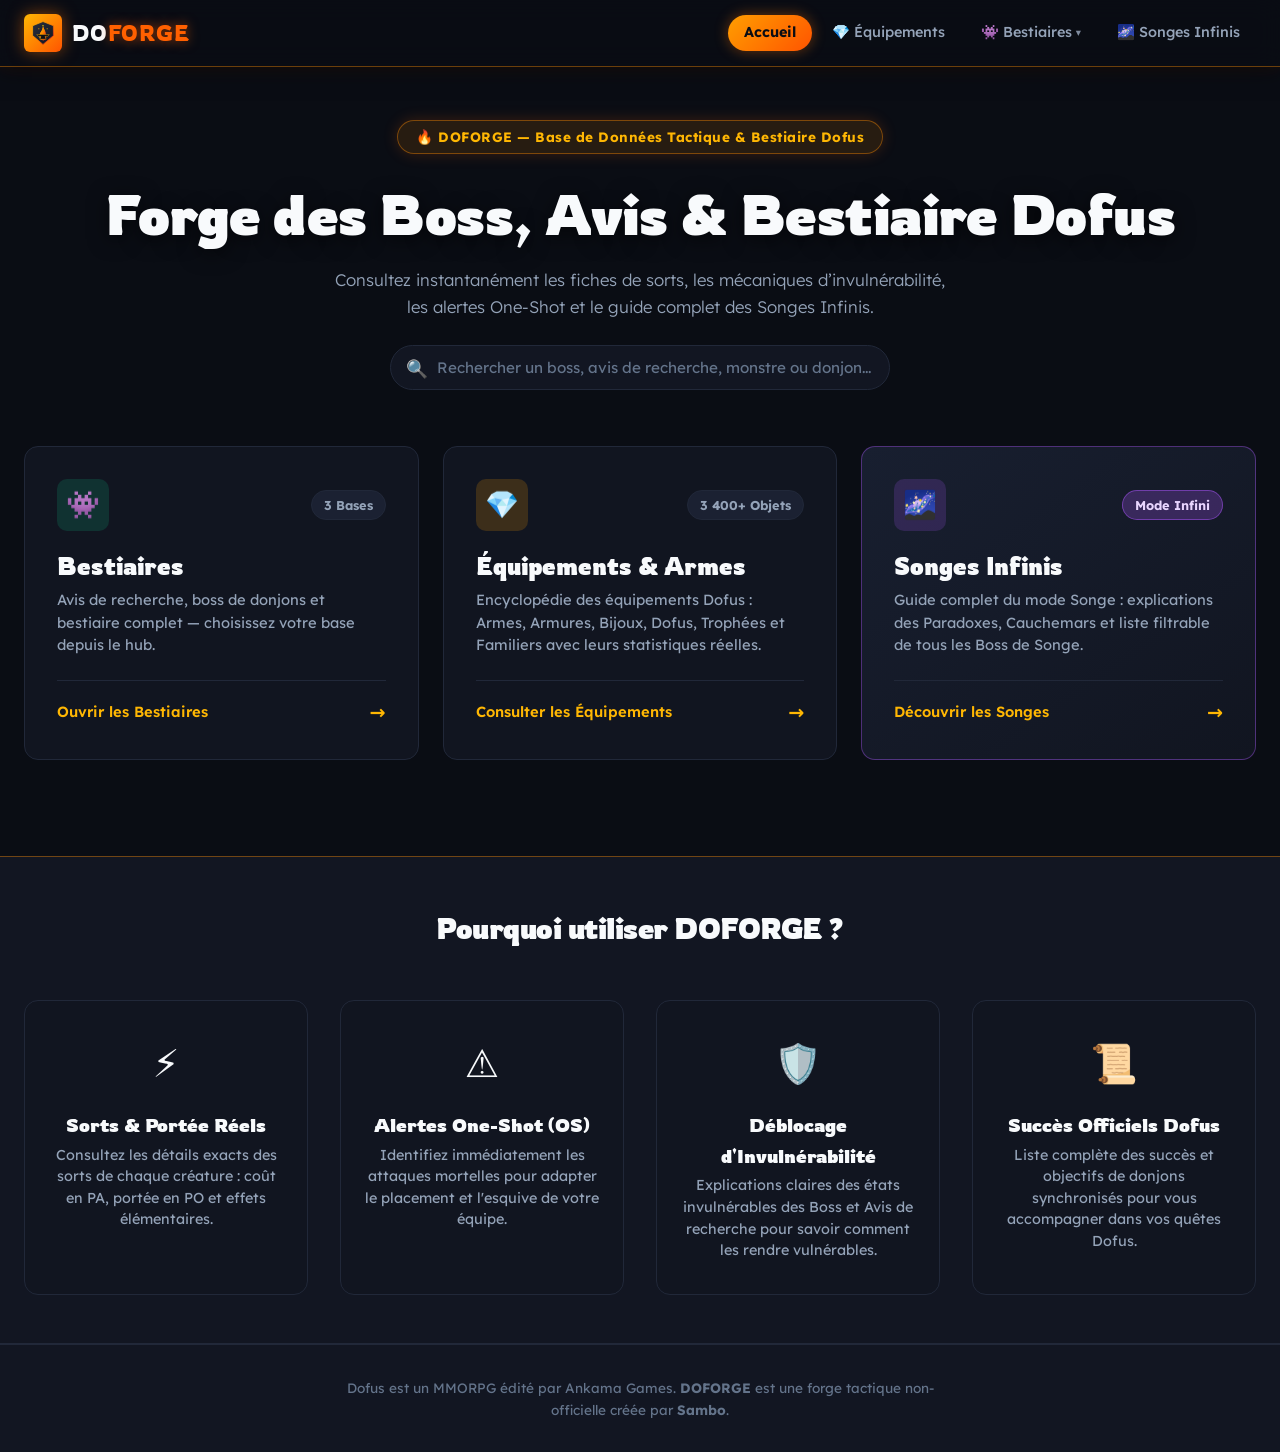
==== commit 81e945ad: "Ajout de la base de donnees complete des Equipements Dofus (3406 objets: Armes, Armures, Bijoux, Dof" ====
--- a/index.html
+++ b/index.html
@@ -66,7 +66,21 @@
         </div>
       </a>
 
-      <!-- Card 2: Songes Infinis -->
+      <!-- Card 2: Équipements & Armes -->
+      <a href="equipements.html" class="portal-card">
+        <div class="portal-card-header">
+          <div class="portal-icon amber">💎</div>
+          <span class="portal-badge">3 400+ Objets</span>
+        </div>
+        <h2 class="portal-title">Équipements & Armes</h2>
+        <p class="portal-desc">Encyclopédie des équipements Dofus : Armes, Armures, Bijoux, Dofus, Trophées et Familiers avec leurs statistiques réelles.</p>
+        <div class="portal-footer">
+          <span>Consulter les Équipements</span>
+          <span class="portal-arrow">→</span>
+        </div>
+      </a>
+
+      <!-- Card 3: Songes Infinis -->
       <a href="songes.html" class="portal-card portal-card-featured">
         <div class="portal-card-header">
           <div class="portal-icon purple">🌌</div>
--- a/css/style.css
+++ b/css/style.css
@@ -1664,4 +1664,121 @@
   font-size: 0.95rem;
 }
 
-
+/* ===== EQUIPMENT CATALOG STYLES ===== */
+.equipment-card {
+  border-color: var(--border-subtle);
+  transition: transform 0.2s ease, border-color 0.2s ease, box-shadow 0.2s ease;
+}
+
+.equipment-card:hover {
+  transform: translateY(-5px);
+  border-color: var(--border-forge);
+  box-shadow: 0 10px 30px rgba(255, 100, 0, 0.2);
+}
+
+.equip-image-wrapper {
+  position: relative;
+  height: 160px;
+  background: radial-gradient(circle at center, rgba(30, 41, 59, 0.9), rgba(15, 23, 42, 0.95));
+  display: flex;
+  align-items: center;
+  justify-content: center;
+  padding: 12px;
+  overflow: hidden;
+  border-bottom: 1px solid var(--border-subtle);
+}
+
+.equip-img {
+  max-width: 80%;
+  max-height: 80%;
+  object-fit: contain;
+  filter: drop-shadow(0 4px 12px rgba(0,0,0,0.6));
+  transition: transform 0.25s ease;
+}
+
+.equipment-card:hover .equip-img {
+  transform: scale(1.1);
+}
+
+.badge-level-200 {
+  background: rgba(245, 158, 11, 0.25);
+  color: #fbbf24;
+  border: 1px solid rgba(245, 158, 11, 0.5);
+  font-weight: 700;
+}
+
+.badge-type-tag {
+  position: absolute;
+  bottom: 8px;
+  left: 8px;
+  background: rgba(15, 23, 42, 0.85);
+  color: var(--text-secondary);
+  font-size: 0.72rem;
+  padding: 2px 8px;
+  border-radius: var(--radius-sm);
+  border: 1px solid var(--border-subtle);
+  backdrop-filter: blur(4px);
+}
+
+.equip-effects-list {
+  display: flex;
+  flex-direction: column;
+  gap: 4px;
+  margin-top: 8px;
+  font-size: 0.82rem;
+  max-height: 140px;
+  overflow-y: auto;
+  padding-right: 4px;
+}
+
+.effect-item {
+  display: flex;
+  align-items: center;
+  gap: 6px;
+  color: var(--text-secondary);
+  line-height: 1.3;
+}
+
+.effect-item.stat-pa {
+  color: #fcd34d;
+  font-weight: 700;
+}
+
+.effect-item.stat-pm {
+  color: #c084fc;
+  font-weight: 700;
+}
+
+.effect-item.stat-po {
+  color: #6ee7b7;
+  font-weight: 700;
+}
+
+.effect-item.stat-negative {
+  color: #f87171;
+}
+
+.equip-weapon-bar {
+  display: flex;
+  gap: 10px;
+  background: rgba(15, 23, 42, 0.6);
+  padding: 6px 10px;
+  border-radius: var(--radius-sm);
+  font-size: 0.78rem;
+  margin-bottom: 8px;
+  color: var(--text-muted);
+  border: 1px solid var(--border-subtle);
+}
+
+.equip-weapon-stat {
+  display: flex;
+  align-items: center;
+  gap: 4px;
+}
+
+.equip-weapon-stat strong {
+  color: var(--text-primary);
+}
+
+
+
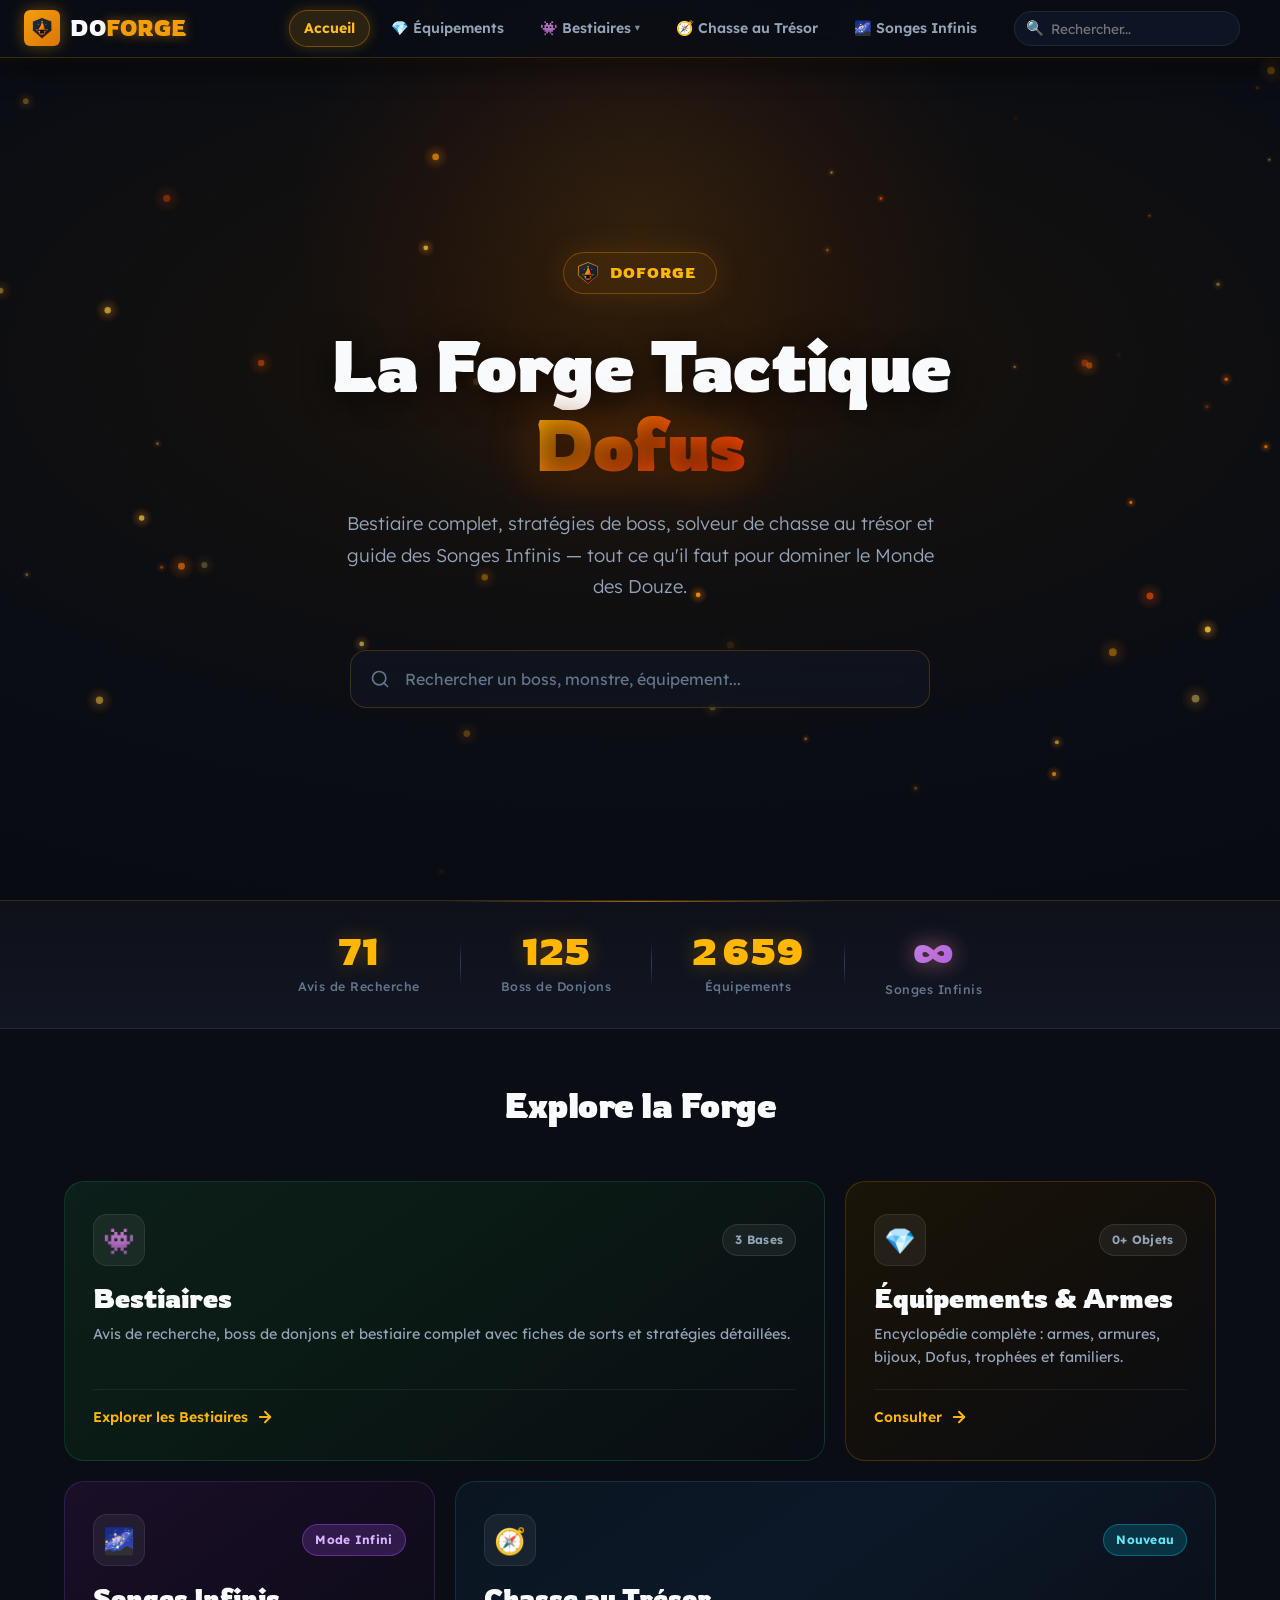
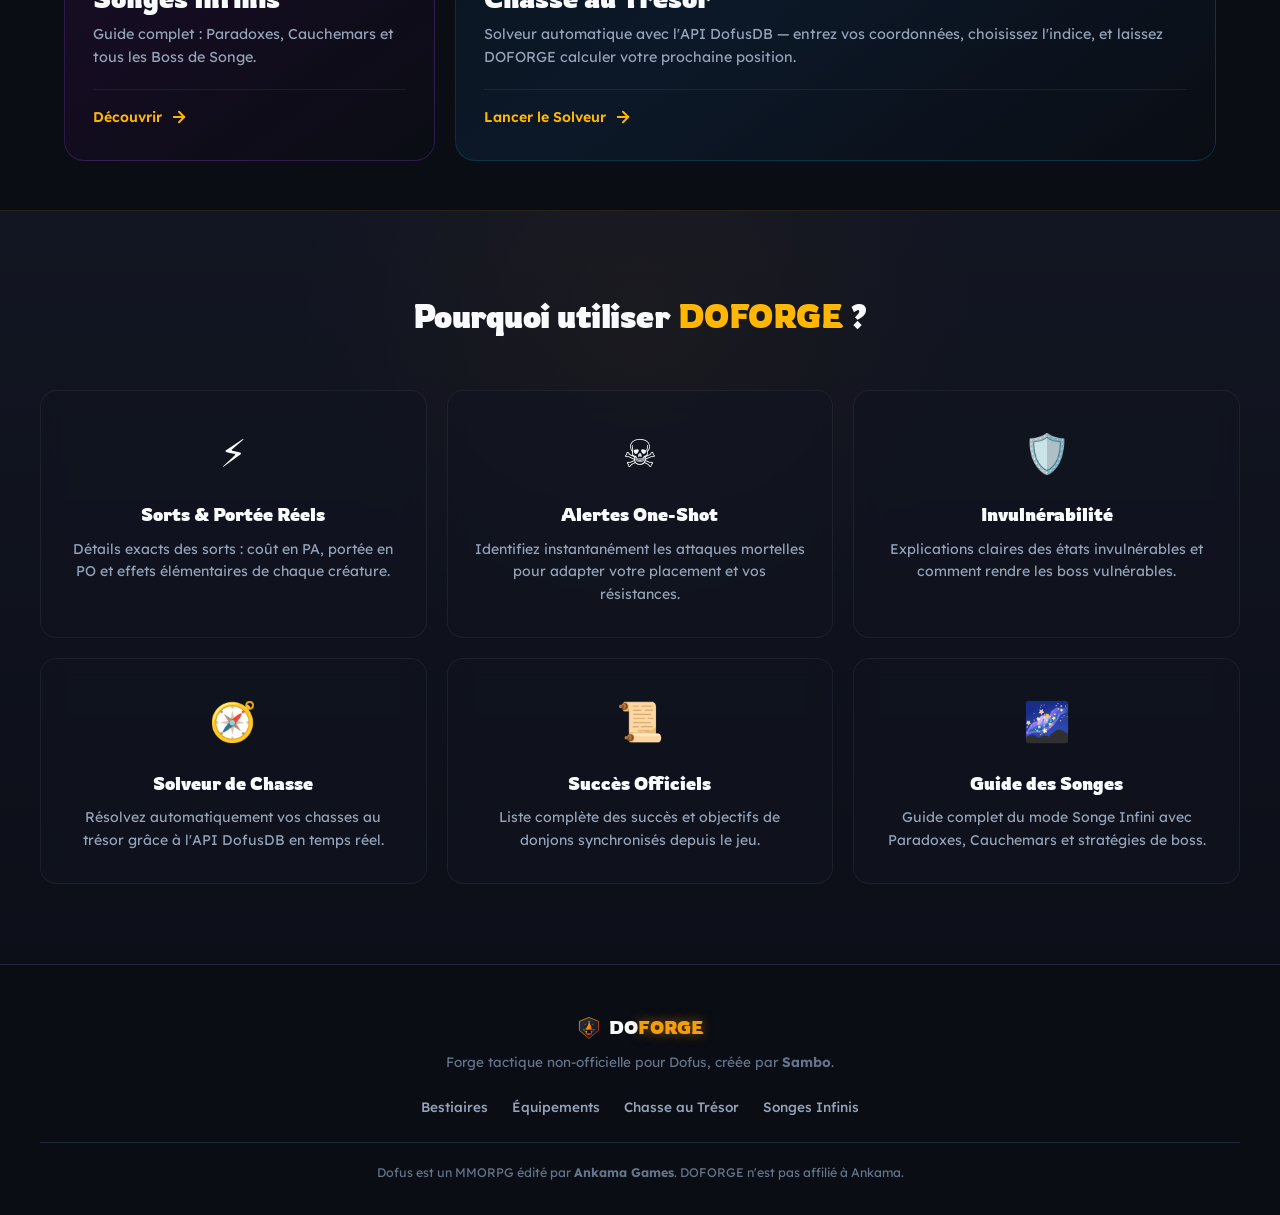
==== commit d59c845a: "feat: redesign homepage with animated ember hero, bento portal grid, stats counters, and glassmorphi" ====
--- a/index.html
+++ b/index.html
@@ -4,18 +4,18 @@
   <meta charset="UTF-8">
   <meta name="viewport" content="width=device-width, initial-scale=1.0">
   <title>DOFORGE | Forge Tactique & Bestiaire Dofus</title>
-  <meta name="description" content="DOFORGE - Portail et forge tactique complète pour Dofus. Avis de recherche, Boss de donjons, Songes Infinis et Bestiaire avec fiches de sorts et mécaniques d'OS.">
-  
+  <meta name="description" content="DOFORGE - Portail et forge tactique complète pour Dofus. Avis de recherche, Boss de donjons, Songes Infinis, Chasse au trésor et Bestiaire avec fiches de sorts et mécaniques d'OS.">
+
   <!-- Google Fonts -->
   <link rel="preconnect" href="https://fonts.googleapis.com">
   <link rel="preconnect" href="https://fonts.gstatic.com" crossorigin>
   <link href="https://fonts.googleapis.com/css2?family=Lexend:wght@300;400;500;600;700&family=Rowdies:wght@400;700&display=swap" rel="stylesheet">
-  
+
   <!-- Favicon -->
   <link rel="icon" type="image/svg+xml" href="favicon.svg">
-  
+
   <!-- CSS -->
-  <link rel="stylesheet" href="css/style.css">
+  <link rel="stylesheet" href="css/style.css?v=4.0.0">
 </head>
 <body class="home-page" data-nav-section="home">
 
@@ -32,109 +32,221 @@
     </div>
   </header>
 
-  <!-- Hero Portal Section -->
-  <section class="hero hero-home">
-    <div class="hero-badge">🔥 DOFORGE — Base de Données Tactique & Bestiaire Dofus</div>
-    <h1 class="hero-title">Forge des Boss, Avis & Bestiaire Dofus</h1>
-    <p class="hero-subtitle">Consultez instantanément les fiches de sorts, les mécaniques d’invulnérabilité, les alertes One-Shot et le guide complet des Songes Infinis.</p>
-    
-    <!-- Quick Search Widget -->
-    <div class="home-search-container">
-      <div class="search-wrapper">
-        <span class="search-icon">🔍</span>
-        <input type="text" id="search-input" class="search-input" placeholder="Rechercher un boss, avis de recherche, monstre ou donjon..." autocomplete="off">
-      </div>
-      <div id="home-search-results" class="home-search-dropdown" style="display: none;"></div>
-    </div>
-  </section>
-
-  <!-- Main Category Portal Grid -->
-  <section class="portal-section">
-    <div class="portal-grid">
-      
-      <!-- Card 1: Bestiaires (hub) -->
-      <a href="bestiaires.html" class="portal-card">
-        <div class="portal-card-header">
-          <div class="portal-icon green">👾</div>
-          <span class="portal-badge">3 Bases</span>
-        </div>
-        <h2 class="portal-title">Bestiaires</h2>
-        <p class="portal-desc">Avis de recherche, boss de donjons et bestiaire complet — choisissez votre base depuis le hub.</p>
-        <div class="portal-footer">
-          <span>Ouvrir les Bestiaires</span>
-          <span class="portal-arrow">→</span>
-        </div>
-      </a>
-
-      <!-- Card 2: Équipements & Armes -->
-      <a href="equipements.html" class="portal-card">
-        <div class="portal-card-header">
-          <div class="portal-icon amber">💎</div>
-          <span class="portal-badge">3 400+ Objets</span>
-        </div>
-        <h2 class="portal-title">Équipements & Armes</h2>
-        <p class="portal-desc">Encyclopédie des équipements Dofus : Armes, Armures, Bijoux, Dofus, Trophées et Familiers avec leurs statistiques réelles.</p>
-        <div class="portal-footer">
-          <span>Consulter les Équipements</span>
-          <span class="portal-arrow">→</span>
+  <!-- ═══════════════════════════════════════════════════
+       HERO — Immersive Forge with Ember Particles
+       ═══════════════════════════════════════════════════ -->
+  <section class="hero-v2" id="hero-v2">
+    <!-- Canvas for ember particles -->
+    <canvas id="ember-canvas" class="ember-canvas"></canvas>
+
+    <!-- Radial glow behind title -->
+    <div class="hero-v2-glow"></div>
+
+    <div class="hero-v2-content">
+      <!-- Logo badge -->
+      <div class="hero-v2-logo-badge">
+        <img src="favicon.svg" alt="" width="28" height="28">
+        <span>DOFORGE</span>
+      </div>
+
+      <h1 class="hero-v2-title">
+        La Forge Tactique<br>
+        <span class="hero-v2-title-accent">Dofus</span>
+      </h1>
+
+      <p class="hero-v2-subtitle">
+        Bestiaire complet, stratégies de boss, solveur de chasse au trésor et guide des Songes Infinis — tout ce qu'il faut pour dominer le Monde des Douze.
+      </p>
+
+      <!-- Search bar -->
+      <div class="hero-v2-search">
+        <div class="hero-v2-search-inner">
+          <svg class="hero-v2-search-icon" width="20" height="20" viewBox="0 0 24 24" fill="none" stroke="currentColor" stroke-width="2" stroke-linecap="round" stroke-linejoin="round"><circle cx="11" cy="11" r="8"/><line x1="21" y1="21" x2="16.65" y2="16.65"/></svg>
+          <input type="text" id="search-input" class="hero-v2-search-input" placeholder="Rechercher un boss, monstre, équipement..." autocomplete="off">
+        </div>
+        <div id="home-search-results" class="home-search-dropdown" style="display: none;"></div>
+      </div>
+    </div>
+  </section>
+
+  <!-- ═══════════════════════════════════════════════════
+       STATS BAR — Animated counters
+       ═══════════════════════════════════════════════════ -->
+  <section class="stats-bar" id="stats-bar">
+    <div class="stats-bar-inner">
+      <div class="stat-item">
+        <span class="stat-number" data-target="0" id="stat-avis">0</span>
+        <span class="stat-label">Avis de Recherche</span>
+      </div>
+      <div class="stat-divider"></div>
+      <div class="stat-item">
+        <span class="stat-number" data-target="0" id="stat-donjons">0</span>
+        <span class="stat-label">Boss de Donjons</span>
+      </div>
+      <div class="stat-divider"></div>
+      <div class="stat-item">
+        <span class="stat-number" data-target="0" id="stat-equip">0</span>
+        <span class="stat-label">Équipements</span>
+      </div>
+      <div class="stat-divider"></div>
+      <div class="stat-item">
+        <span class="stat-number stat-infinity">∞</span>
+        <span class="stat-label">Songes Infinis</span>
+      </div>
+    </div>
+  </section>
+
+  <!-- ═══════════════════════════════════════════════════
+       BENTO PORTAL GRID — 4 asymmetric cards
+       ═══════════════════════════════════════════════════ -->
+  <section class="bento-section">
+    <h2 class="bento-heading">Explore la Forge</h2>
+    <div class="bento-grid">
+
+      <!-- Card 1: Bestiaires (large, spans 2 cols) -->
+      <a href="bestiaires.html" class="bento-card bento-card-large bento-bestiaires" id="bento-bestiaires">
+        <div class="bento-card-bg"></div>
+        <div class="bento-card-content">
+          <div class="bento-card-top">
+            <div class="bento-icon">👾</div>
+            <span class="bento-badge">3 Bases</span>
+          </div>
+          <h3 class="bento-title">Bestiaires</h3>
+          <p class="bento-desc">Avis de recherche, boss de donjons et bestiaire complet avec fiches de sorts et stratégies détaillées.</p>
+          <div class="bento-cta">
+            <span>Explorer les Bestiaires</span>
+            <svg width="18" height="18" viewBox="0 0 24 24" fill="none" stroke="currentColor" stroke-width="2.5" stroke-linecap="round" stroke-linejoin="round"><line x1="5" y1="12" x2="19" y2="12"/><polyline points="12 5 19 12 12 19"/></svg>
+          </div>
+        </div>
+      </a>
+
+      <!-- Card 2: Équipements -->
+      <a href="equipements.html" class="bento-card bento-equipements" id="bento-equipements">
+        <div class="bento-card-bg"></div>
+        <div class="bento-card-content">
+          <div class="bento-card-top">
+            <div class="bento-icon">💎</div>
+            <span class="bento-badge" id="bento-badge-equip">3 400+ Objets</span>
+          </div>
+          <h3 class="bento-title">Équipements & Armes</h3>
+          <p class="bento-desc">Encyclopédie complète : armes, armures, bijoux, Dofus, trophées et familiers.</p>
+          <div class="bento-cta">
+            <span>Consulter</span>
+            <svg width="18" height="18" viewBox="0 0 24 24" fill="none" stroke="currentColor" stroke-width="2.5" stroke-linecap="round" stroke-linejoin="round"><line x1="5" y1="12" x2="19" y2="12"/><polyline points="12 5 19 12 12 19"/></svg>
+          </div>
         </div>
       </a>
 
       <!-- Card 3: Songes Infinis -->
-      <a href="songes.html" class="portal-card portal-card-featured">
-        <div class="portal-card-header">
-          <div class="portal-icon purple">🌌</div>
-          <span class="portal-badge badge-featured">Mode Infini</span>
-        </div>
-        <h2 class="portal-title">Songes Infinis</h2>
-        <p class="portal-desc">Guide complet du mode Songe : explications des Paradoxes, Cauchemars et liste filtrable de tous les Boss de Songe.</p>
-        <div class="portal-footer">
-          <span>Découvrir les Songes</span>
-          <span class="portal-arrow">→</span>
-        </div>
-      </a>
-
-    </div>
-  </section>
-
-  <!-- Features Highlight -->
-  <section class="features-section">
-    <div class="section-container">
-      <h2 class="features-heading">Pourquoi utiliser DOFORGE ?</h2>
-      <div class="features-grid">
-        <div class="feature-item">
-          <div class="feature-icon">⚡</div>
+      <a href="songes.html" class="bento-card bento-songes" id="bento-songes">
+        <div class="bento-card-bg"></div>
+        <div class="bento-card-content">
+          <div class="bento-card-top">
+            <div class="bento-icon">🌌</div>
+            <span class="bento-badge bento-badge-featured">Mode Infini</span>
+          </div>
+          <h3 class="bento-title">Songes Infinis</h3>
+          <p class="bento-desc">Guide complet : Paradoxes, Cauchemars et tous les Boss de Songe.</p>
+          <div class="bento-cta">
+            <span>Découvrir</span>
+            <svg width="18" height="18" viewBox="0 0 24 24" fill="none" stroke="currentColor" stroke-width="2.5" stroke-linecap="round" stroke-linejoin="round"><line x1="5" y1="12" x2="19" y2="12"/><polyline points="12 5 19 12 12 19"/></svg>
+          </div>
+        </div>
+      </a>
+
+      <!-- Card 4: Chasse au Trésor (large, spans 2 cols) -->
+      <a href="chasse.html" class="bento-card bento-card-large bento-chasse" id="bento-chasse">
+        <div class="bento-card-bg"></div>
+        <div class="bento-card-content">
+          <div class="bento-card-top">
+            <div class="bento-icon">🧭</div>
+            <span class="bento-badge bento-badge-new">Nouveau</span>
+          </div>
+          <h3 class="bento-title">Chasse au Trésor</h3>
+          <p class="bento-desc">Solveur automatique avec l'API DofusDB — entrez vos coordonnées, choisissez l'indice, et laissez DOFORGE calculer votre prochaine position.</p>
+          <div class="bento-cta">
+            <span>Lancer le Solveur</span>
+            <svg width="18" height="18" viewBox="0 0 24 24" fill="none" stroke="currentColor" stroke-width="2.5" stroke-linecap="round" stroke-linejoin="round"><line x1="5" y1="12" x2="19" y2="12"/><polyline points="12 5 19 12 12 19"/></svg>
+          </div>
+        </div>
+      </a>
+
+    </div>
+  </section>
+
+  <!-- ═══════════════════════════════════════════════════
+       FEATURES — Glassmorphic Why DOFORGE?
+       ═══════════════════════════════════════════════════ -->
+  <section class="features-v2">
+    <div class="features-v2-inner">
+      <h2 class="features-v2-heading">Pourquoi utiliser <span class="text-accent">DOFORGE</span> ?</h2>
+      <div class="features-v2-grid">
+
+        <div class="feature-v2-card">
+          <div class="feature-v2-icon">⚡</div>
           <h3>Sorts & Portée Réels</h3>
-          <p>Consultez les détails exacts des sorts de chaque créature : coût en PA, portée en PO et effets élémentaires.</p>
-        </div>
-        <div class="feature-item">
-          <div class="feature-icon">⚠️</div>
-          <h3>Alertes One-Shot (OS)</h3>
-          <p>Identifiez immédiatement les attaques mortelles pour adapter le placement et l'esquive de votre équipe.</p>
-        </div>
-        <div class="feature-item">
-          <div class="feature-icon">🛡️</div>
-          <h3>Déblocage d'Invulnérabilité</h3>
-          <p>Explications claires des états invulnérables des Boss et Avis de recherche pour savoir comment les rendre vulnérables.</p>
-        </div>
-        <div class="feature-item">
-          <div class="feature-icon">📜</div>
-          <h3>Succès Officiels Dofus</h3>
-          <p>Liste complète des succès et objectifs de donjons synchronisés pour vous accompagner dans vos quêtes Dofus.</p>
-        </div>
+          <p>Détails exacts des sorts : coût en PA, portée en PO et effets élémentaires de chaque créature.</p>
+        </div>
+
+        <div class="feature-v2-card">
+          <div class="feature-v2-icon">☠️</div>
+          <h3>Alertes One-Shot</h3>
+          <p>Identifiez instantanément les attaques mortelles pour adapter votre placement et vos résistances.</p>
+        </div>
+
+        <div class="feature-v2-card">
+          <div class="feature-v2-icon">🛡️</div>
+          <h3>Invulnérabilité</h3>
+          <p>Explications claires des états invulnérables et comment rendre les boss vulnérables.</p>
+        </div>
+
+        <div class="feature-v2-card">
+          <div class="feature-v2-icon">🧭</div>
+          <h3>Solveur de Chasse</h3>
+          <p>Résolvez automatiquement vos chasses au trésor grâce à l'API DofusDB en temps réel.</p>
+        </div>
+
+        <div class="feature-v2-card">
+          <div class="feature-v2-icon">📜</div>
+          <h3>Succès Officiels</h3>
+          <p>Liste complète des succès et objectifs de donjons synchronisés depuis le jeu.</p>
+        </div>
+
+        <div class="feature-v2-card">
+          <div class="feature-v2-icon">🌌</div>
+          <h3>Guide des Songes</h3>
+          <p>Guide complet du mode Songe Infini avec Paradoxes, Cauchemars et stratégies de boss.</p>
+        </div>
+
       </div>
     </div>
   </section>
 
   <!-- Footer -->
-  <footer class="site-footer">
-    <div class="footer-text">
-      <p>Dofus est un MMORPG édité par Ankama Games. <strong>DOFORGE</strong> est une forge tactique non-officielle créée par <strong>Sambo</strong>.</p>
+  <footer class="site-footer-v2">
+    <div class="footer-v2-inner">
+      <div class="footer-v2-brand">
+        <div class="footer-v2-logo">
+          <img src="favicon.svg" alt="" width="24" height="24">
+          <span>DO<span class="logo-highlight">FORGE</span></span>
+        </div>
+        <p class="footer-v2-tagline">Forge tactique non-officielle pour Dofus, créée par <strong>Sambo</strong>.</p>
+      </div>
+      <div class="footer-v2-links">
+        <a href="bestiaires.html">Bestiaires</a>
+        <a href="equipements.html">Équipements</a>
+        <a href="chasse.html">Chasse au Trésor</a>
+        <a href="songes.html">Songes Infinis</a>
+      </div>
+      <div class="footer-v2-copy">
+        <p>Dofus est un MMORPG édité par <strong>Ankama Games</strong>. DOFORGE n'est pas affilié à Ankama.</p>
+      </div>
     </div>
   </footer>
 
   <!-- App JS -->
   <script src="js/nav.js"></script>
   <script src="js/app.js"></script>
+  <script src="js/home-v2.js"></script>
 </body>
 </html>
--- a/css/style.css
+++ b/css/style.css
@@ -110,15 +110,15 @@
   left: 0;
   right: 0;
   z-index: 1000;
-  background: rgba(10, 13, 20, 0.92);
-  backdrop-filter: blur(12px);
-  border-bottom: 1px solid var(--border-forge);
-  box-shadow: 0 4px 20px rgba(0, 0, 0, 0.5), 0 1px 15px rgba(255, 100, 0, 0.1);
-  padding: 14px 0;
+  background: rgba(10, 13, 20, 0.88);
+  backdrop-filter: blur(16px);
+  border-bottom: 1px solid rgba(245, 158, 11, 0.2);
+  box-shadow: 0 8px 30px rgba(0, 0, 0, 0.6), 0 1px 12px rgba(245, 158, 11, 0.1);
+  padding: 10px 0;
 }
 
 .header-inner {
-  max-width: 1300px;
+  max-width: 1350px;
   margin: 0 auto;
   padding: 0 var(--space-lg);
   display: flex;
@@ -134,63 +134,63 @@
 }
 
 .logo-icon {
-  width: 38px;
-  height: 38px;
+  width: 36px;
+  height: 36px;
   border-radius: var(--radius-sm);
-  background: linear-gradient(135deg, #ffb703, #ff5400);
-  box-shadow: 0 0 16px rgba(255, 120, 0, 0.5);
+  background: linear-gradient(135deg, #f59e0b, #d97706);
+  box-shadow: 0 0 16px rgba(245, 158, 11, 0.4);
   display: flex;
   align-items: center;
   justify-content: center;
+  font-size: 1.2rem;
 }
 
 .logo-img {
-  width: 26px;
-  height: 26px;
+  width: 24px;
+  height: 24px;
   object-fit: contain;
 }
 
 .logo-text {
   font-family: var(--font-display);
-  font-size: 1.4rem;
+  font-size: 1.35rem;
+  font-weight: 700;
   color: var(--text-primary);
-  letter-spacing: 0.8px;
+  letter-spacing: 0.5px;
 }
 
 .logo-highlight {
-  color: #ff6000;
-  text-shadow: 0 0 12px rgba(255, 96, 0, 0.6);
+  color: #f59e0b;
+  text-shadow: 0 0 12px rgba(245, 158, 11, 0.5);
 }
 
 .header-nav {
   display: flex;
   align-items: center;
-  gap: var(--space-xs);
+  gap: 6px;
 }
 
 .nav-link {
-  font-size: 0.9rem;
-  font-weight: 500;
-  color: var(--text-secondary);
-  padding: 6px 16px;
+  font-size: 0.88rem;
+  font-weight: 600;
+  color: #94a3b8;
+  padding: 6px 14px;
   border-radius: var(--radius-full);
-  transition: all 0.15s ease;
+  border: 1px solid transparent;
+  transition: all 0.2s ease;
+  white-space: nowrap;
 }
 
 .nav-link:hover {
-  color: var(--text-primary);
-  background: var(--bg-tertiary);
-}
-
-.nav-link:hover {
-  color: var(--text-primary);
-  background: var(--bg-tertiary);
+  color: #ffffff;
+  background: rgba(255, 255, 255, 0.08);
 }
 
 .nav-link.active {
-  color: #0a0d14;
-  background: linear-gradient(135deg, #ff9e00, #ff5400);
-  box-shadow: 0 0 14px rgba(255, 120, 0, 0.4);
+  color: #fbbf24;
+  background: rgba(245, 158, 11, 0.15);
+  border-color: rgba(245, 158, 11, 0.35);
+  box-shadow: 0 0 14px rgba(245, 158, 11, 0.25);
   font-weight: 700;
 }
 
@@ -203,6 +203,7 @@
   align-items: center;
   gap: 4px;
 }
+
 
 .nav-chevron {
   font-size: 0.65rem;
@@ -1780,5 +1781,2147 @@
   color: var(--text-primary);
 }
 
-
-
+/* ===== AUTHENTIC DOFUSBOOK LAYOUT STYLING ===== */
+.songes-builds-panel { padding-bottom: var(--space-2xl); }
+
+.builds-grid {
+  display: flex;
+  flex-direction: column;
+  gap: var(--space-2xl);
+  max-width: 1350px;
+  margin: 0 auto;
+  padding: 0 var(--space-lg);
+}
+
+.dofusbook-container {
+  background: #24262b;
+  border: 1px solid #363940;
+  border-radius: var(--radius-md);
+  box-shadow: 0 10px 30px rgba(0, 0, 0, 0.4);
+  overflow: hidden;
+  color: #d1d5db;
+  font-family: var(--font-sans);
+}
+
+/* Header */
+.db-header {
+  display: flex;
+  align-items: center;
+  justify-content: space-between;
+  padding: var(--space-md) var(--space-xl);
+  background: #1c1d21;
+  border-bottom: 1px solid #32353c;
+}
+.db-header-left { display: flex; align-items: center; gap: var(--space-md); }
+.db-class-avatar {
+  width: 48px; height: 48px;
+  border-radius: 50%;
+  border: 2px solid var(--accent-primary);
+  background: #111827;
+  object-fit: cover;
+}
+.db-build-title {
+  font-size: 1.15rem;
+  font-weight: 700;
+  color: #f3f4f6;
+  margin: 0;
+}
+.db-build-sub {
+  font-size: 0.8rem;
+  color: var(--accent-primary);
+  text-transform: uppercase;
+  letter-spacing: 0.5px;
+}
+.db-element-badge {
+  background: rgba(245, 158, 11, 0.15);
+  color: #fbbf24;
+  border: 1px solid rgba(245, 158, 11, 0.3);
+  padding: 4px 12px;
+  border-radius: var(--radius-sm);
+  font-size: 0.8rem;
+  font-weight: 600;
+}
+
+/* Main 3-Column Layout */
+.db-layout {
+  display: grid;
+  grid-template-columns: 280px 1fr 320px;
+  gap: 12px;
+  padding: 12px;
+  background: #24262b;
+}
+
+/* Common Box Style */
+.db-box {
+  background: #1e2024;
+  border: 1px solid #31343b;
+  border-radius: 6px;
+  padding: 10px;
+  display: flex;
+  flex-direction: column;
+  gap: 8px;
+}
+.db-box-title {
+  font-size: 0.78rem;
+  font-weight: 700;
+  color: #f59e0b;
+  text-transform: uppercase;
+  letter-spacing: 0.5px;
+  margin-bottom: 2px;
+}
+
+/* --- LEFT COLUMN: STATS --- */
+.db-col-left { display: flex; flex-direction: column; gap: 10px; }
+
+.db-primary-chips {
+  display: grid;
+  grid-template-columns: 1fr 1fr;
+  gap: 4px;
+  font-size: 0.75rem;
+}
+.db-chip {
+  background: #18191c;
+  padding: 4px 6px;
+  border-radius: 4px;
+  border: 1px solid #2a2c32;
+  color: #9ca3af;
+  white-space: nowrap;
+  overflow: hidden;
+  text-overflow: ellipsis;
+}
+.db-chip strong { color: #f3f4f6; }
+
+/* Stats Table (Base / Parcho / Total) */
+.db-stats-table {
+  width: 100%;
+  border-collapse: collapse;
+  font-size: 0.75rem;
+}
+.db-stats-table th {
+  color: #9ca3af;
+  font-weight: 500;
+  text-align: right;
+  padding-bottom: 4px;
+  border-bottom: 1px solid #2d3037;
+}
+.db-stats-table td {
+  padding: 4px 2px;
+  text-align: right;
+}
+.db-stats-table tr:not(:last-child) td {
+  border-bottom: 1px solid rgba(255, 255, 255, 0.03);
+}
+.db-stat-label {
+  display: flex;
+  align-items: center;
+  gap: 4px;
+  text-align: left;
+  font-weight: 600;
+}
+.db-stat-icon { width: 16px; height: 16px; object-fit: contain; }
+.db-stat-total { color: #f3f4f6; font-weight: 700; }
+.db-stat-extra { color: #6b7280; font-size: 0.7rem; }
+
+/* Secondary Stats Grid */
+.db-secondary-grid {
+  display: grid;
+  grid-template-columns: 1fr 1fr;
+  gap: 4px;
+  font-size: 0.73rem;
+}
+.db-sec-item {
+  display: flex;
+  align-items: center;
+  justify-content: space-between;
+  background: #18191c;
+  padding: 3px 6px;
+  border-radius: 4px;
+}
+.db-sec-item strong { color: #f3f4f6; }
+
+/* --- CENTER COLUMN: PAPERDOLL --- */
+.db-col-center {
+  display: flex;
+  flex-direction: column;
+  align-items: center;
+  justify-content: space-between;
+  background: #1b1c20;
+  border: 1px solid #2d3037;
+  border-radius: 6px;
+  padding: 12px 8px;
+  position: relative;
+}
+
+/* Vitals Top Badges */
+.db-vitals-top {
+  display: flex;
+  align-items: center;
+  gap: 8px;
+  margin-bottom: 8px;
+}
+.db-vital-heart {
+  background: linear-gradient(135deg, #dc2626, #991b1b);
+  color: #ffffff;
+  font-weight: 800;
+  font-size: 1rem;
+  padding: 6px 14px;
+  border-radius: 20px;
+  border: 2px solid #f87171;
+  box-shadow: 0 0 12px rgba(220, 38, 38, 0.4);
+  display: flex;
+  align-items: center;
+  gap: 4px;
+}
+.db-badge-pa {
+  background: #1e3a8a; color: #93c5fd; border: 1px solid #3b82f6;
+  font-weight: 800; font-size: 0.85rem; padding: 4px 8px; border-radius: 6px;
+}
+.db-badge-pm {
+  background: #065f46; color: #6ee7b7; border: 1px solid #10b981;
+  font-weight: 800; font-size: 0.85rem; padding: 4px 8px; border-radius: 6px;
+}
+.db-badge-po {
+  background: #78350f; color: #fde047; border: 1px solid #f59e0b;
+  font-weight: 800; font-size: 0.85rem; padding: 4px 8px; border-radius: 6px;
+}
+.db-badge-invoc {
+  background: #581c87; color: #e9d5ff; border: 1px solid #a855f7;
+  font-weight: 800; font-size: 0.85rem; padding: 4px 8px; border-radius: 6px;
+}
+
+/* Paperdoll Stage */
+.db-paperdoll-stage {
+  display: grid;
+  grid-template-columns: 60px 1fr 60px;
+  gap: 8px;
+  width: 100%;
+  align-items: center;
+  margin: 10px 0;
+  min-height: 320px;
+  background: #1a1b1f;
+  border-radius: 10px;
+  padding: 16px 10px;
+  border: 1px solid #2a2c32;
+}
+.db-slots-col {
+  display: flex;
+  flex-direction: column;
+  gap: 10px;
+  align-items: center;
+}
+.db-character-view {
+  display: flex;
+  justify-content: center;
+  align-items: center;
+  min-height: 280px;
+  position: relative;
+  width: 100%;
+  overflow: hidden;
+}
+/* Class symbol emblem as faded watermark behind character */
+.db-character-bg-logo {
+  position: absolute;
+  top: 50%;
+  left: 50%;
+  transform: translate(-50%, -50%);
+  width: 200px;
+  height: 200px;
+  opacity: 0.12;
+  pointer-events: none;
+  filter: drop-shadow(0 0 20px rgba(245, 158, 11, 0.3)) grayscale(0.3);
+  z-index: 1;
+  object-fit: contain;
+}
+/* Full character artwork in center, prominent */
+.db-character-sprite {
+  position: relative;
+  z-index: 2;
+  max-height: 260px;
+  max-width: 90%;
+  object-fit: contain;
+  filter: drop-shadow(0 6px 24px rgba(0, 0, 0, 0.7)) drop-shadow(0 0 8px rgba(245, 158, 11, 0.15));
+}
+
+/* Slot Square Frame */
+.db-slot-frame {
+  width: 54px; height: 54px;
+  background: #111215;
+  border: 1px solid #383b43;
+  border-radius: 8px;
+  display: flex;
+  align-items: center;
+  justify-content: center;
+  position: relative;
+  transition: transform 0.15s ease, border-color 0.15s ease, box-shadow 0.15s ease;
+  cursor: pointer;
+  overflow: hidden;
+}
+.db-slot-frame:hover {
+  border-color: #f59e0b;
+  transform: scale(1.1);
+  box-shadow: 0 0 10px rgba(245, 158, 11, 0.3);
+}
+.db-slot-icon {
+  width: 46px; height: 46px;
+  object-fit: contain;
+}
+.db-slot-tooltip {
+  position: absolute;
+  bottom: 100%;
+  left: 50%;
+  transform: translateX(-50%);
+  background: #0f172a;
+  color: #f8fafc;
+  padding: 4px 8px;
+  border-radius: 4px;
+  font-size: 0.7rem;
+  white-space: nowrap;
+  pointer-events: none;
+  opacity: 0;
+  transition: opacity 0.2s ease;
+  z-index: 10;
+  border: 1px solid #334155;
+  box-shadow: 0 4px 12px rgba(0, 0, 0, 0.5);
+}
+.db-slot-frame:hover .db-slot-tooltip { opacity: 1; }
+
+/* Dofus / Trophy Bottom Row */
+.db-dofus-row {
+  display: flex;
+  justify-content: center;
+  gap: 8px;
+  width: 100%;
+  padding-top: 8px;
+  border-top: 1px solid #2d3037;
+}
+
+/* --- RIGHT COLUMN: RESISTANCES & SET BONUSES --- */
+.db-col-right { display: flex; flex-direction: column; gap: 10px; }
+
+/* Resistances Table */
+.db-res-table {
+  width: 100%;
+  border-collapse: collapse;
+  font-size: 0.75rem;
+  text-align: center;
+}
+.db-res-table th {
+  padding-bottom: 4px;
+  color: #9ca3af;
+  font-weight: 600;
+  border-bottom: 1px solid #2d3037;
+}
+.db-res-table td {
+  padding: 3px 2px;
+  border-bottom: 1px solid rgba(255, 255, 255, 0.03);
+}
+.db-res-row-name { text-align: left; font-weight: 600; color: #9ca3af; }
+
+/* Set Bonuses Box */
+.db-panoplie-list {
+  display: flex; flex-direction: column; gap: 6px; font-size: 0.74rem;
+}
+.db-panoplie-item {
+  background: #18191c;
+  border: 1px solid #2a2c32;
+  border-radius: 4px;
+  padding: 6px 8px;
+}
+.db-panoplie-name {
+  font-weight: 700;
+  color: #84cc16;
+  margin-bottom: 3px;
+}
+.db-panoplie-bonuses {
+  color: #9ca3af;
+  line-height: 1.4;
+}
+
+/* Role description note */
+.db-role-note {
+  font-size: 0.78rem;
+  color: #d1d5db;
+  line-height: 1.45;
+  font-style: italic;
+  background: rgba(245, 158, 11, 0.05);
+  border-left: 3px solid #f59e0b;
+  padding: 6px 10px;
+  border-radius: 0 4px 4px 0;
+}
+
+/* Responsive adjustment */
+@media (max-width: 1024px) {
+  .db-layout { grid-template-columns: 1fr; }
+}
+
+/* ===== STRATÉGIE & DÉBLOCAGE INVULNÉRABILITÉ STYLES ===== */
+.card-delock-box {
+  background: rgba(245, 158, 11, 0.08);
+  border: 1px solid rgba(245, 158, 11, 0.3);
+  border-radius: var(--radius-sm);
+  padding: 8px 12px;
+  margin-top: 8px;
+  font-size: 0.8rem;
+  color: #fef08a;
+  line-height: 1.45;
+}
+.card-delock-title {
+  display: flex;
+  align-items: center;
+  gap: 6px;
+  font-weight: 700;
+  color: #f59e0b;
+  font-size: 0.82rem;
+  margin-bottom: 3px;
+  text-transform: uppercase;
+  letter-spacing: 0.5px;
+}
+.card-delock-text {
+  color: var(--text-secondary);
+  font-size: 0.78rem;
+  line-height: 1.45;
+  display: -webkit-box;
+  -webkit-line-clamp: 4;
+  -webkit-box-orient: vertical;
+  overflow: hidden;
+}
+
+/* Detail Page Strategy Delock Box */
+.detail-delock-banner {
+  background: linear-gradient(135deg, rgba(30, 41, 59, 0.95), rgba(15, 23, 42, 0.98));
+  border: 2px solid var(--accent-primary);
+  border-radius: var(--radius-md);
+  padding: var(--space-lg) var(--space-xl);
+  margin-bottom: var(--space-xl);
+  box-shadow: 0 8px 24px rgba(245, 158, 11, 0.15);
+}
+.detail-delock-header {
+  display: flex;
+  align-items: center;
+  gap: var(--space-md);
+  margin-bottom: var(--space-md);
+  padding-bottom: var(--space-sm);
+  border-bottom: 1px solid var(--border-subtle);
+}
+.detail-delock-icon {
+  font-size: 1.8rem;
+}
+.detail-delock-title {
+  font-size: 1.15rem;
+  font-weight: 700;
+  color: var(--accent-primary);
+  margin: 0;
+  text-transform: uppercase;
+  letter-spacing: 1px;
+}
+.detail-delock-body {
+  font-size: 0.95rem;
+  color: var(--text-primary);
+  line-height: 1.65;
+}
+.delock-step-list {
+  display: flex;
+  flex-direction: column;
+  gap: 8px;
+  margin-top: 10px;
+}
+.delock-step-item {
+  display: flex;
+  align-items: flex-start;
+  gap: 10px;
+  background: rgba(15, 23, 42, 0.6);
+  padding: 10px 14px;
+  border-radius: var(--radius-sm);
+  border-left: 4px solid var(--accent-primary);
+  font-size: 0.92rem;
+  line-height: 1.5;
+  margin-bottom: 6px;
+}
+.delock-step-invuln {
+  border-left-color: #f59e0b;
+  background: rgba(245, 158, 11, 0.08);
+}
+.delock-step-danger {
+  border-left-color: #ef4444;
+  background: rgba(239, 68, 68, 0.08);
+  color: #fca5a5;
+}
+/* Equipment Detail Modal for Builds */
+.item-modal-overlay {
+  position: fixed;
+  top: 0; left: 0; right: 0; bottom: 0;
+  background: rgba(8, 9, 12, 0.85);
+  backdrop-filter: blur(8px);
+  z-index: 10000;
+  display: flex;
+  align-items: center;
+  justify-content: center;
+  padding: 20px;
+  opacity: 0;
+  pointer-events: none;
+  transition: opacity 0.25s ease;
+}
+.item-modal-overlay.active {
+  opacity: 1;
+  pointer-events: auto;
+}
+.item-modal-box {
+  background: #141519;
+  border: 2px solid #f59e0b;
+  border-radius: 14px;
+  max-width: 520px;
+  width: 100%;
+  box-shadow: 0 20px 50px rgba(0, 0, 0, 0.9), 0 0 30px rgba(245, 158, 11, 0.2);
+  padding: 24px;
+  position: relative;
+  transform: translateY(20px);
+  transition: transform 0.25s ease;
+}
+.item-modal-overlay.active .item-modal-box {
+  transform: translateY(0);
+}
+.item-modal-header {
+  display: flex;
+  align-items: center;
+  gap: 16px;
+  padding-bottom: 16px;
+  border-bottom: 1px solid #2a2d36;
+  margin-bottom: 16px;
+}
+.item-modal-img {
+  width: 72px;
+  height: 72px;
+  object-fit: contain;
+  background: #0f1013;
+  border-radius: 10px;
+  padding: 6px;
+  border: 1px solid #383b45;
+  filter: drop-shadow(0 4px 12px rgba(0,0,0,0.5));
+}
+.item-modal-title {
+  font-size: 1.25rem;
+  font-weight: 700;
+  color: #fef08a;
+  margin-bottom: 4px;
+}
+.item-modal-sub {
+  font-size: 0.85rem;
+  color: #9ca3af;
+  display: flex;
+  gap: 8px;
+  align-items: center;
+}
+.item-modal-close-btn {
+  position: absolute;
+  top: 16px;
+  right: 16px;
+  background: transparent;
+  border: none;
+  color: #9ca3af;
+  font-size: 1.4rem;
+  cursor: pointer;
+  transition: color 0.15s ease;
+}
+.item-modal-close-btn:hover {
+  color: #ef4444;
+}
+.item-modal-effects {
+  display: flex;
+  flex-direction: column;
+  gap: 8px;
+  max-height: 280px;
+  overflow-y: auto;
+  margin-bottom: 20px;
+  padding-right: 4px;
+}
+.item-effect-pill {
+  background: #1c1e24;
+  border-left: 4px solid #f59e0b;
+  padding: 8px 12px;
+  border-radius: 4px;
+  font-size: 0.88rem;
+  color: #f1f5f9;
+  display: flex;
+  align-items: center;
+  gap: 8px;
+}
+/* ===== CHASSE AU TRÉSOR SOLVER & MAP STYLES ===== */
+.hero-chasse {
+  background: radial-gradient(circle at center, rgba(245, 158, 11, 0.18) 0%, rgba(15, 23, 42, 0.98) 80%);
+}
+
+.chasse-main-grid {
+  display: grid;
+  grid-template-columns: 440px 1fr;
+  gap: var(--space-lg);
+  align-items: start;
+}
+
+.chasse-col-left {
+  display: flex;
+  flex-direction: column;
+  gap: var(--space-md);
+}
+
+.chasse-card {
+  background: rgba(15, 23, 42, 0.88);
+  border: 1px solid rgba(245, 158, 11, 0.25);
+  border-radius: var(--radius-md);
+  padding: 16px 18px;
+  box-shadow: 0 10px 30px rgba(0, 0, 0, 0.6);
+  position: relative;
+  backdrop-filter: blur(10px);
+}
+.chasse-card:hover {
+  border-color: rgba(245, 158, 11, 0.45);
+}
+
+.chasse-card-header {
+  display: flex;
+  align-items: center;
+  gap: 12px;
+  margin-bottom: 12px;
+}
+.chasse-step-num {
+  width: 28px;
+  height: 28px;
+  background: linear-gradient(135deg, #f59e0b, #d97706);
+  color: #0f172a;
+  font-weight: 700;
+  font-size: 0.9rem;
+  border-radius: 50%;
+  display: flex;
+  align-items: center;
+  justify-content: center;
+  flex-shrink: 0;
+  box-shadow: 0 0 10px rgba(245, 158, 11, 0.4);
+}
+.chasse-card-header h3 {
+  font-size: 1rem;
+  font-weight: 700;
+  color: var(--text-primary);
+  margin: 0;
+}
+.chasse-card-sub {
+  font-size: 0.76rem;
+  color: var(--text-muted);
+  margin: 2px 0 0 0;
+}
+
+/* Presets */
+.chasse-presets {
+  display: flex;
+  flex-wrap: wrap;
+  align-items: center;
+  gap: 6px;
+  margin-bottom: 12px;
+}
+.preset-label {
+  font-size: 0.75rem;
+  color: var(--text-muted);
+}
+.btn-preset {
+  background: rgba(30, 41, 59, 0.8);
+  border: 1px solid var(--border-subtle);
+  color: var(--text-secondary);
+  font-size: 0.73rem;
+  padding: 4px 8px;
+  border-radius: var(--radius-sm);
+  cursor: pointer;
+  transition: all 0.2s ease;
+}
+.btn-preset:hover {
+  border-color: var(--accent-primary);
+  color: #fef08a;
+  background: rgba(245, 158, 11, 0.2);
+}
+
+.chasse-coords-grid {
+  display: grid;
+  grid-template-columns: 1fr 1fr;
+  gap: 10px;
+}
+.coord-field {
+  display: flex;
+  flex-direction: column;
+  gap: 4px;
+}
+.coord-field label {
+  font-size: 0.78rem;
+  font-weight: 600;
+  color: var(--text-secondary);
+}
+.chasse-input {
+  background: rgba(30, 41, 59, 0.9);
+  border: 1px solid var(--border-subtle);
+  border-radius: var(--radius-sm);
+  padding: 8px 12px;
+  color: var(--text-primary);
+  font-size: 0.92rem;
+  font-family: inherit;
+  width: 100%;
+  transition: border-color 0.2s ease, box-shadow 0.2s ease;
+}
+.chasse-input:focus {
+  outline: none;
+  border-color: var(--accent-primary);
+  box-shadow: 0 0 12px rgba(245, 158, 11, 0.25);
+}
+
+/* Compass Direction Grid */
+.compass-direction-grid {
+  display: grid;
+  grid-template-columns: repeat(4, 1fr);
+  gap: 8px;
+}
+.btn-compass {
+  background: rgba(30, 41, 59, 0.7);
+  border: 1px solid var(--border-subtle);
+  border-radius: var(--radius-sm);
+  padding: 10px 4px;
+  color: var(--text-secondary);
+  font-size: 0.75rem;
+  font-weight: 700;
+  cursor: pointer;
+  display: flex;
+  flex-direction: column;
+  align-items: center;
+  gap: 4px;
+  transition: all 0.2s ease;
+}
+.btn-compass:hover {
+  border-color: var(--accent-primary);
+  color: var(--text-primary);
+}
+.btn-compass.active {
+  background: rgba(245, 158, 11, 0.2);
+  border-color: var(--accent-primary);
+  color: #fef08a;
+  box-shadow: 0 0 14px rgba(245, 158, 11, 0.3);
+}
+.compass-arrow {
+  font-size: 1.3rem;
+}
+
+/* Quick Clue Chips */
+.quick-clue-chips {
+  display: flex;
+  flex-wrap: wrap;
+  gap: 6px;
+  margin-bottom: 10px;
+}
+.chip-clue {
+  background: rgba(30, 41, 59, 0.7);
+  border: 1px solid var(--border-subtle);
+  color: var(--text-secondary);
+  font-size: 0.75rem;
+  padding: 4px 8px;
+  border-radius: 12px;
+  cursor: pointer;
+  transition: all 0.2s ease;
+}
+.chip-clue:hover {
+  border-color: var(--accent-primary);
+  color: #fef08a;
+  background: rgba(245, 158, 11, 0.15);
+}
+
+.btn-solve-hunt {
+  width: 100%;
+  background: linear-gradient(135deg, #f59e0b, #d97706);
+  color: #0f172a;
+  font-size: 0.95rem;
+  font-weight: 700;
+  border: none;
+  border-radius: var(--radius-sm);
+  padding: 12px;
+  cursor: pointer;
+  transition: transform 0.15s ease, box-shadow 0.15s ease;
+  box-shadow: 0 4px 14px rgba(245, 158, 11, 0.3);
+  margin-top: 8px;
+}
+.btn-solve-hunt:hover {
+  transform: translateY(-2px);
+  box-shadow: 0 6px 20px rgba(245, 158, 11, 0.45);
+}
+
+/* RIGHT COLUMN: MAP & RESULTS */
+.chasse-col-right {
+  display: flex;
+  flex-direction: column;
+  gap: var(--space-md);
+  position: sticky;
+  top: 80px;
+}
+
+.hunt-result-banner {
+  background: linear-gradient(135deg, rgba(30, 41, 59, 0.95), rgba(15, 23, 42, 0.98));
+  border: 2px solid var(--accent-primary);
+  border-radius: var(--radius-md);
+  padding: 16px;
+  box-shadow: 0 8px 24px rgba(245, 158, 11, 0.25);
+}
+.result-header {
+  display: flex;
+  justify-content: space-between;
+  align-items: center;
+  margin-bottom: 10px;
+}
+.result-badge {
+  font-size: 0.75rem;
+  font-weight: 700;
+  text-transform: uppercase;
+  color: var(--accent-primary);
+  letter-spacing: 0.5px;
+}
+.result-distance {
+  font-size: 0.82rem;
+  color: #94a3b8;
+  font-weight: 600;
+}
+.result-coords-box {
+  display: flex;
+  justify-content: space-between;
+  align-items: center;
+  gap: 12px;
+  margin-bottom: 10px;
+  background: rgba(15, 23, 42, 0.85);
+  padding: 12px 16px;
+  border-radius: var(--radius-sm);
+  border: 1px solid rgba(245, 158, 11, 0.3);
+}
+.result-coords {
+  font-size: 1.8rem;
+  font-weight: 700;
+  color: #fef08a;
+  letter-spacing: 1px;
+}
+.result-actions {
+  display: flex;
+  gap: 8px;
+}
+
+.btn-add-step {
+  width: 100%;
+  background: rgba(16, 185, 129, 0.2);
+  border: 1px solid #10b981;
+  color: #34d399;
+  font-size: 0.88rem;
+  font-weight: 700;
+  padding: 10px;
+  border-radius: var(--radius-sm);
+  cursor: pointer;
+  transition: all 0.2s ease;
+}
+.btn-add-step:hover {
+  background: rgba(16, 185, 129, 0.35);
+}
+
+/* Map Header & Controls */
+.map-view-header {
+  display: flex;
+  justify-content: space-between;
+  align-items: center;
+  background: rgba(15, 23, 42, 0.9);
+  border: 1px solid var(--border-subtle);
+  border-radius: var(--radius-sm) var(--radius-sm) 0 0;
+  padding: 8px 12px;
+}
+.map-view-controls {
+  display: flex;
+  align-items: center;
+  gap: 8px;
+}
+.map-view-title {
+  font-size: 0.85rem;
+  font-weight: 700;
+  color: var(--accent-primary);
+  margin-right: 8px;
+}
+.btn-map-control {
+  background: rgba(30, 41, 59, 0.8);
+  border: 1px solid var(--border-subtle);
+  color: var(--text-primary);
+  font-size: 0.78rem;
+  font-weight: 600;
+  padding: 4px 8px;
+  border-radius: var(--radius-sm);
+  cursor: pointer;
+  transition: all 0.2s ease;
+}
+.btn-map-control:hover {
+  border-color: var(--accent-primary);
+  color: #fef08a;
+  background: rgba(245, 158, 11, 0.2);
+}
+.map-hover-status {
+  font-size: 0.78rem;
+  color: var(--accent-primary);
+  font-weight: 600;
+  font-family: monospace;
+}
+
+.chasse-map-container {
+  background: #090c15;
+  border: 1px solid var(--border-subtle);
+  border-top: none;
+  border-radius: 0 0 var(--radius-md) var(--radius-md);
+  overflow: hidden;
+  height: 560px;
+  position: relative;
+  box-shadow: 0 12px 36px rgba(0, 0, 0, 0.8);
+}
+#chasse-canvas-map {
+  width: 100%;
+  height: 100%;
+  display: block;
+  cursor: crosshair;
+}
+
+.canvas-hud-info {
+  position: absolute;
+  bottom: 12px;
+  left: 12px;
+  right: 12px;
+  display: flex;
+  justify-content: space-between;
+  align-items: center;
+  pointer-events: none;
+}
+.map-target-badge {
+  background: rgba(15, 23, 42, 0.9);
+  backdrop-filter: blur(8px);
+  border: 1px solid var(--accent-primary);
+  border-radius: 6px;
+  padding: 6px 12px;
+  font-size: 0.8rem;
+  color: #fef08a;
+  font-weight: 700;
+  box-shadow: 0 4px 12px rgba(0, 0, 0, 0.5);
+}
+.canvas-legend {
+  background: rgba(15, 23, 42, 0.9);
+  backdrop-filter: blur(8px);
+  border: 1px solid var(--border-subtle);
+  border-radius: 6px;
+  padding: 6px 12px;
+  font-size: 0.75rem;
+  color: var(--text-secondary);
+  display: flex;
+  gap: 12px;
+}
+
+@media (max-width: 1100px) {
+  .chasse-main-grid {
+    grid-template-columns: 1fr;
+  }
+  .chasse-col-right {
+    position: static;
+  }
+}
+.nav-search-box {
+  position: relative;
+  margin: 0 16px;
+  flex: 1;
+  max-width: 380px;
+}
+.nav-search-input-wrapper {
+  position: relative;
+  display: flex;
+  align-items: center;
+}
+.nav-search-icon {
+  position: absolute;
+  left: 12px;
+  font-size: 0.9rem;
+  color: var(--text-muted);
+  pointer-events: none;
+}
+.nav-search-input {
+  width: 100%;
+  background: rgba(15, 23, 42, 0.75);
+  border: 1px solid var(--border-subtle);
+  border-radius: var(--radius-full);
+  padding: 8px 14px 8px 36px;
+  color: var(--text-primary);
+  font-size: 0.85rem;
+  font-family: inherit;
+  transition: border-color 0.2s ease, box-shadow 0.2s ease, background-color 0.2s ease;
+}
+.nav-search-input:focus {
+  outline: none;
+  border-color: var(--accent-primary);
+  background: rgba(15, 23, 42, 0.95);
+  box-shadow: 0 0 14px rgba(245, 158, 11, 0.25);
+}
+.nav-search-results-dropdown {
+  position: absolute;
+  top: calc(100% + 8px);
+  left: 0;
+  right: 0;
+  background: rgba(15, 23, 42, 0.98);
+  border: 1px solid var(--accent-primary);
+  border-radius: var(--radius-md);
+  box-shadow: 0 16px 36px rgba(0, 0, 0, 0.8), 0 0 20px rgba(245, 158, 11, 0.15);
+  backdrop-filter: blur(12px);
+  max-height: 380px;
+  overflow-y: auto;
+  z-index: 9999;
+  display: flex;
+  flex-direction: column;
+}
+.nav-search-item {
+  display: flex;
+  align-items: center;
+  gap: 12px;
+  padding: 10px 14px;
+  text-decoration: none;
+  color: var(--text-primary);
+  border-bottom: 1px solid rgba(255, 255, 255, 0.05);
+  transition: background-color 0.15s ease;
+}
+.nav-search-item:last-child {
+  border-bottom: none;
+}
+.nav-search-item:hover, .nav-search-item.highlighted {
+  background: rgba(245, 158, 11, 0.12);
+}
+.nav-search-thumb {
+  width: 36px;
+  height: 36px;
+  border-radius: 6px;
+  object-fit: contain;
+  background: rgba(30, 41, 59, 0.8);
+  padding: 2px;
+  flex-shrink: 0;
+}
+.nav-search-info {
+  display: flex;
+  flex-direction: column;
+  gap: 2px;
+  flex: 1;
+  min-width: 0;
+}
+.nav-search-title {
+  font-weight: 600;
+  font-size: 0.88rem;
+  color: var(--text-primary);
+  white-space: nowrap;
+  overflow: hidden;
+  text-overflow: ellipsis;
+}
+.nav-search-sub {
+  font-size: 0.75rem;
+  color: var(--text-secondary);
+  white-space: nowrap;
+  overflow: hidden;
+  text-overflow: ellipsis;
+}
+.nav-search-badge {
+  font-size: 0.7rem;
+  padding: 2px 6px;
+  border-radius: 4px;
+  font-weight: 600;
+  white-space: nowrap;
+}
+.nav-badge-donjon { background: rgba(245, 158, 11, 0.2); color: #f59e0b; border: 1px solid rgba(245, 158, 11, 0.4); }
+.nav-badge-avis { background: rgba(239, 68, 68, 0.2); color: #ef4444; border: 1px solid rgba(239, 68, 68, 0.4); }
+.nav-badge-mob { background: rgba(59, 130, 246, 0.2); color: #60a5fa; border: 1px solid rgba(59, 130, 246, 0.4); }
+.nav-badge-equipment { background: rgba(16, 185, 129, 0.2); color: #34d399; border: 1px solid rgba(16, 185, 129, 0.4); }
+
+@media (max-width: 768px) {
+  .nav-search-box {
+    margin: 8px 0;
+    max-width: 100%;
+    order: 3;
+    width: 100%;
+  }
+}
+
+/* ===== CHASSE AU TRÉSOR JOURNAL & STAGE TABS ===== */
+.journal-header {
+  display: flex;
+  justify-content: space-between;
+  align-items: center;
+  margin-bottom: 14px;
+  padding-bottom: 8px;
+  border-bottom: 1px solid var(--border-subtle);
+}
+
+.journal-header h3 {
+  font-family: var(--font-display);
+  font-size: 1.1rem;
+  color: var(--text-primary);
+  margin: 0;
+  display: flex;
+  align-items: center;
+  gap: 8px;
+}
+
+.btn-reset-hunt {
+  background: rgba(239, 68, 68, 0.15);
+  border: 1px solid rgba(239, 68, 68, 0.35);
+  color: #fca5a5;
+  font-size: 0.8rem;
+  font-weight: 600;
+  padding: 6px 12px;
+  border-radius: var(--radius-sm);
+  cursor: pointer;
+  transition: all 0.2s ease;
+  display: inline-flex;
+  align-items: center;
+  gap: 4px;
+}
+
+.btn-reset-hunt:hover {
+  background: rgba(239, 68, 68, 0.3);
+  border-color: #ef4444;
+  color: #ffffff;
+  box-shadow: 0 0 12px rgba(239, 68, 68, 0.35);
+  transform: translateY(-1px);
+}
+
+.stage-tabs {
+  display: flex;
+  gap: 6px;
+  background: rgba(15, 23, 42, 0.85);
+  padding: 5px;
+  border-radius: var(--radius-md);
+  border: 1px solid var(--border-subtle);
+  margin-bottom: 14px;
+  flex-wrap: wrap;
+}
+
+.stage-tab {
+  flex: 1;
+  min-width: 68px;
+  background: transparent;
+  border: 1px solid transparent;
+  color: #94a3b8;
+  font-size: 0.82rem;
+  font-weight: 600;
+  padding: 8px 10px;
+  border-radius: var(--radius-sm);
+  cursor: pointer;
+  transition: all 0.2s ease;
+  text-align: center;
+  white-space: nowrap;
+}
+
+.stage-tab:hover {
+  color: var(--text-primary);
+  background: rgba(255, 255, 255, 0.06);
+  border-color: rgba(255, 255, 255, 0.1);
+}
+
+.stage-tab.active {
+  background: linear-gradient(135deg, #f59e0b, #d97706);
+  color: #0f172a;
+  font-weight: 700;
+  border-color: #fbbf24;
+  box-shadow: 0 4px 14px rgba(245, 158, 11, 0.4);
+}
+
+.journal-steps-list {
+  display: flex;
+  flex-direction: column;
+  gap: 8px;
+  min-height: 80px;
+}
+
+.journal-empty {
+  background: rgba(15, 23, 42, 0.5);
+  border: 1px dashed var(--border-subtle);
+  padding: 18px;
+  border-radius: var(--radius-sm);
+  color: #64748b;
+  font-size: 0.88rem;
+  text-align: center;
+  line-height: 1.5;
+}
+
+.journal-step-card {
+  display: flex;
+  justify-content: space-between;
+  align-items: center;
+  background: rgba(15, 23, 42, 0.85);
+  border: 1px solid rgba(245, 158, 11, 0.25);
+  border-left: 4px solid var(--accent-primary);
+  border-radius: var(--radius-sm);
+  padding: 10px 14px;
+  transition: transform 0.15s ease, border-color 0.15s ease;
+}
+
+.journal-step-card:hover {
+  transform: translateX(4px);
+  border-color: var(--accent-primary);
+  background: rgba(15, 23, 42, 0.95);
+}
+
+.journal-step-info {
+  display: flex;
+  flex-direction: column;
+  gap: 2px;
+}
+
+.journal-step-title {
+  font-weight: 700;
+  font-size: 0.92rem;
+  color: #fef08a;
+}
+
+.journal-step-sub {
+  font-size: 0.78rem;
+  color: #94a3b8;
+}/* ===== 2-COLUMN LAYOUT: JOURNAL LEFT, CONTROLS RIGHT ===== */
+.dofusdb-layout-main {
+  padding-top: 100px;
+  padding-bottom: 60px;
+  min-height: 85vh;
+}
+
+.chasse-split-container {
+  max-width: 1280px;
+  margin: 0 auto;
+  padding: 0 16px;
+  display: grid;
+  grid-template-columns: 1fr 1fr;
+  gap: 28px;
+  align-items: start;
+}
+
+@media (max-width: 900px) {
+  .chasse-split-container {
+    grid-template-columns: 1fr;
+  }
+}
+
+.chasse-left-journal-col {
+  width: 100%;
+}
+
+.chasse-right-controls-col {
+  width: 100%;
+  display: flex;
+  flex-direction: column;
+  align-items: center;
+  gap: 16px;
+}
+
+.dofusdb-title {
+  font-family: var(--font-display);
+  font-size: 2.3rem;
+  font-weight: 700;
+  color: #84cc16;
+  text-align: center;
+  margin: 0 0 4px 0;
+  text-shadow: 0 0 20px rgba(132, 204, 22, 0.45);
+}
+
+.dofusdb-section {
+  display: flex;
+  flex-direction: column;
+  align-items: center;
+  width: 100%;
+}
+
+.dofusdb-label {
+  font-size: 1.05rem;
+  font-weight: 600;
+  color: #ffffff;
+  margin-bottom: 8px;
+  text-align: center;
+}
+
+/* Position Stepper Row */
+.dofusdb-pos-row {
+  display: flex;
+  align-items: center;
+  justify-content: center;
+  gap: 12px;
+  margin-bottom: 8px;
+}
+
+.pos-stepper {
+  display: flex;
+  align-items: center;
+  background: #383838;
+  border: 1px solid #525252;
+  border-radius: 6px;
+  overflow: hidden;
+  box-shadow: 0 4px 10px rgba(0,0,0,0.3);
+}
+
+.btn-pos-step {
+  background: rgba(245, 158, 11, 0.25);
+  border: none;
+  color: #fcd34d;
+  font-size: 1.2rem;
+  font-weight: 800;
+  width: 38px;
+  height: 38px;
+  cursor: pointer;
+  display: flex;
+  align-items: center;
+  justify-content: center;
+  transition: background 0.15s ease, color 0.15s ease;
+}
+
+.btn-pos-step:hover {
+  background: rgba(245, 158, 11, 0.5);
+  color: #ffffff;
+}
+
+.pos-input {
+  width: 90px;
+  height: 38px;
+  background: #262626;
+  border: none;
+  color: #ffffff;
+  font-size: 1.1rem;
+  font-weight: 700;
+  text-align: center;
+  font-family: inherit;
+}
+
+.pos-input:focus {
+  outline: none;
+  background: #1a1a1a;
+}
+
+.pos-sep {
+  font-size: 1.4rem;
+  font-weight: 800;
+  color: #fcd34d;
+}
+
+/* Diamond Compass (45-deg rotation) */
+.dofusdb-diamond-compass {
+  display: flex;
+  flex-direction: column;
+  align-items: center;
+  gap: 4px;
+  margin: 4px 0 8px;
+}
+
+.diamond-middle-row {
+  display: flex;
+  gap: 42px;
+  align-items: center;
+}
+
+.btn-diamond {
+  width: 44px;
+  height: 44px;
+  background: #383838;
+  border: 2px solid #525252;
+  border-radius: 8px;
+  color: #ffffff;
+  font-size: 1.3rem;
+  cursor: pointer;
+  display: flex;
+  align-items: center;
+  justify-content: center;
+  transform: rotate(45deg);
+  transition: all 0.2s ease;
+  box-shadow: 0 4px 10px rgba(0,0,0,0.4);
+}
+
+.btn-diamond .diamond-arrow {
+  transform: rotate(-45deg);
+  font-weight: 800;
+  display: inline-block;
+}
+
+.btn-diamond:hover {
+  border-color: #f59e0b;
+  background: #4a4a4a;
+  transform: rotate(45deg) scale(1.08);
+}
+
+.btn-diamond.active {
+  background: linear-gradient(135deg, #f59e0b, #d97706);
+  border-color: #fef08a;
+  color: #0f172a;
+  box-shadow: 0 0 16px rgba(245, 158, 11, 0.6);
+}
+
+/* Indice Search & Overlay Dropdown */
+.dofusdb-section .indice-input-wrapper {
+  position: relative;
+  width: 100%;
+  max-width: 500px;
+  display: flex;
+  justify-content: center;
+}
+
+.dofusdb-indice-input {
+  width: 100%;
+  background: #383838;
+  border: 1px solid #525252;
+  border-radius: 6px;
+  padding: 10px 16px;
+  color: #ffffff;
+  font-size: 0.95rem;
+  font-family: inherit;
+  text-align: center;
+  transition: border-color 0.2s ease, box-shadow 0.2s ease;
+}
+
+.dofusdb-indice-input:focus {
+  outline: none;
+  border-color: #84cc16;
+  box-shadow: 0 0 14px rgba(132, 204, 22, 0.35);
+  background: #2a2a2a;
+}
+
+.indice-dropdown-overlay {
+  position: absolute;
+  top: calc(100% + 4px);
+  left: 0;
+  right: 0;
+  z-index: 9999;
+  background: #1c2234;
+  border: 1px solid #84cc16;
+  border-radius: 6px;
+  box-shadow: 0 16px 36px rgba(0, 0, 0, 0.85), 0 0 20px rgba(132, 204, 22, 0.2);
+  backdrop-filter: blur(12px);
+  max-height: 240px;
+  overflow-y: auto;
+}
+
+.indice-dropdown-overlay .indice-dropdown-item {
+  display: flex;
+  align-items: center;
+  justify-content: space-between;
+  padding: 9px 14px;
+  color: #ffffff;
+  font-size: 0.88rem;
+  cursor: pointer;
+  border-bottom: 1px solid rgba(255, 255, 255, 0.05);
+  transition: background 0.15s ease;
+}
+
+.indice-dropdown-overlay .indice-dropdown-item:last-child {
+  border-bottom: none;
+}
+
+.indice-dropdown-overlay .indice-dropdown-item:hover {
+  background: rgba(132, 204, 22, 0.2);
+  color: #fef08a;
+}
+
+.quick-clue-chips {
+  display: flex;
+  flex-wrap: wrap;
+  justify-content: center;
+  gap: 6px;
+  margin-top: 10px;
+  max-width: 600px;
+}
+
+/* Autocopy Checkbox Row */
+.autocopy-row {
+  display: flex;
+  align-items: center;
+  justify-content: center;
+  margin: 2px 0 6px 0;
+}
+
+.autocopy-label {
+  display: flex;
+  align-items: center;
+  gap: 10px;
+  font-size: 0.92rem;
+  color: #e2e8f0;
+  cursor: pointer;
+  user-select: none;
+}
+
+.autocopy-label input[type="checkbox"] {
+  width: 18px;
+  height: 18px;
+  accent-color: #f59e0b;
+  cursor: pointer;
+}
+
+/* Result Banner */
+.dofusdb-chasse-box .hunt-result-banner {
+  width: 100%;
+}
+
+/* Centered Map Card */
+.dofusdb-map-card {
+  width: 100%;
+  background: #18191c;
+  border: 2px solid #f59e0b;
+  border-radius: 8px;
+  overflow: hidden;
+  box-shadow: 0 12px 32px rgba(0, 0, 0, 0.7);
+}
+
+.dofusdb-map-footer {
+  text-align: center;
+  padding: 8px 12px;
+  font-size: 0.85rem;
+  color: #94a3b8;
+  background: #121316;
+  border-top: 1px solid rgba(255,255,255,0.06);
+}
+
+.journal-card-full {
+  width: 100%;
+}
+
+
+/* ==========================================================================
+   DOFORGE - HOMEPAGE V2 — Immersive Forge Design
+   ========================================================================== */
+
+/* ===== HERO V2 ===== */
+.hero-v2 {
+  position: relative;
+  min-height: 100vh;
+  display: flex;
+  align-items: center;
+  justify-content: center;
+  overflow: hidden;
+  background: radial-gradient(ellipse 120% 80% at 50% 40%, #1a130a 0%, #0a0d14 55%, #070a10 100%);
+  padding: 120px var(--space-lg) 60px;
+}
+
+.ember-canvas {
+  position: absolute;
+  inset: 0;
+  width: 100%;
+  height: 100%;
+  pointer-events: none;
+  z-index: 1;
+}
+
+.hero-v2-glow {
+  position: absolute;
+  top: 25%;
+  left: 50%;
+  transform: translate(-50%, -50%);
+  width: 700px;
+  height: 700px;
+  border-radius: 50%;
+  background: radial-gradient(circle, rgba(255, 140, 0, 0.12) 0%, rgba(255, 80, 0, 0.05) 40%, transparent 70%);
+  pointer-events: none;
+  z-index: 0;
+  animation: hero-glow-pulse 4s ease-in-out infinite;
+}
+
+@keyframes hero-glow-pulse {
+  0%, 100% { opacity: 0.6; transform: translate(-50%, -50%) scale(1); }
+  50% { opacity: 1; transform: translate(-50%, -50%) scale(1.15); }
+}
+
+.hero-v2-content {
+  position: relative;
+  z-index: 2;
+  text-align: center;
+  max-width: 780px;
+}
+
+.hero-v2-logo-badge {
+  display: inline-flex;
+  align-items: center;
+  gap: 10px;
+  padding: 8px 20px 8px 12px;
+  background: rgba(255, 158, 0, 0.08);
+  border: 1px solid rgba(255, 158, 0, 0.3);
+  border-radius: var(--radius-full);
+  margin-bottom: var(--space-xl);
+  font-family: var(--font-display);
+  font-size: 0.95rem;
+  font-weight: 700;
+  color: #ffb703;
+  letter-spacing: 1px;
+  box-shadow: 0 0 30px rgba(255, 120, 0, 0.15);
+  animation: badge-float 3s ease-in-out infinite;
+}
+
+@keyframes badge-float {
+  0%, 100% { transform: translateY(0); }
+  50% { transform: translateY(-6px); }
+}
+
+.hero-v2-logo-badge img {
+  width: 24px;
+  height: 24px;
+}
+
+.hero-v2-title {
+  font-family: var(--font-display);
+  font-size: clamp(2.8rem, 6vw, 4.5rem);
+  font-weight: 700;
+  color: var(--text-primary);
+  line-height: 1.1;
+  letter-spacing: -1px;
+  margin-bottom: var(--space-lg);
+  text-shadow: 0 4px 30px rgba(0, 0, 0, 0.7);
+}
+
+.hero-v2-title-accent {
+  background: linear-gradient(135deg, #ffb703, #ff6000, #ff3d00);
+  -webkit-background-clip: text;
+  -webkit-text-fill-color: transparent;
+  background-clip: text;
+  filter: drop-shadow(0 0 20px rgba(255, 120, 0, 0.4));
+}
+
+.hero-v2-subtitle {
+  font-size: clamp(1rem, 2vw, 1.15rem);
+  color: var(--text-secondary);
+  max-width: 600px;
+  margin: 0 auto var(--space-2xl);
+  font-weight: 300;
+  line-height: 1.7;
+}
+
+/* Hero Search */
+.hero-v2-search {
+  position: relative;
+  max-width: 580px;
+  margin: 0 auto;
+}
+
+.hero-v2-search-inner {
+  position: relative;
+  display: flex;
+  align-items: center;
+}
+
+.hero-v2-search-icon {
+  position: absolute;
+  left: 20px;
+  color: var(--text-muted);
+  pointer-events: none;
+  transition: color 0.2s ease;
+  z-index: 2;
+}
+
+.hero-v2-search-input {
+  width: 100%;
+  padding: 18px 24px 18px 54px;
+  border: 1px solid rgba(255, 158, 0, 0.2);
+  border-radius: 16px;
+  background: rgba(18, 22, 34, 0.7);
+  backdrop-filter: blur(12px);
+  color: var(--text-primary);
+  font-family: var(--font-body);
+  font-size: 1rem;
+  outline: none;
+  transition: border-color 0.25s ease, box-shadow 0.25s ease, background 0.25s ease;
+}
+
+.hero-v2-search-input::placeholder {
+  color: var(--text-muted);
+}
+
+.hero-v2-search-input:focus {
+  border-color: rgba(255, 158, 0, 0.5);
+  background: rgba(18, 22, 34, 0.9);
+  box-shadow: 0 0 0 4px rgba(255, 158, 0, 0.1), 0 8px 30px rgba(0, 0, 0, 0.4);
+}
+
+.hero-v2-search-input:focus ~ .hero-v2-search-icon,
+.hero-v2-search-inner:focus-within .hero-v2-search-icon {
+  color: #ffb703;
+}
+
+/* Reuse .home-search-dropdown positioning within hero-v2-search */
+.hero-v2-search .home-search-dropdown {
+  top: calc(100% + 8px);
+}
+
+/* ===== STATS BAR ===== */
+.stats-bar {
+  position: relative;
+  background: linear-gradient(180deg, #0e1119 0%, var(--bg-secondary) 100%);
+  border-top: 1px solid rgba(255, 158, 0, 0.15);
+  border-bottom: 1px solid var(--border-subtle);
+  padding: 28px var(--space-lg);
+  overflow: hidden;
+}
+
+.stats-bar::before {
+  content: '';
+  position: absolute;
+  top: 0;
+  left: 50%;
+  transform: translateX(-50%);
+  width: 400px;
+  height: 1px;
+  background: linear-gradient(90deg, transparent, rgba(255, 158, 0, 0.6), transparent);
+}
+
+.stats-bar-inner {
+  max-width: 900px;
+  margin: 0 auto;
+  display: flex;
+  align-items: center;
+  justify-content: center;
+  gap: 0;
+}
+
+.stat-item {
+  display: flex;
+  flex-direction: column;
+  align-items: center;
+  padding: 0 40px;
+}
+
+.stat-number {
+  font-family: var(--font-display);
+  font-size: clamp(1.8rem, 3vw, 2.4rem);
+  font-weight: 700;
+  color: #ffb703;
+  text-shadow: 0 0 20px rgba(255, 158, 0, 0.3);
+  line-height: 1;
+}
+
+.stat-infinity {
+  font-size: clamp(2.2rem, 3.5vw, 2.8rem);
+  background: linear-gradient(135deg, #c084fc, #a855f7);
+  -webkit-background-clip: text;
+  -webkit-text-fill-color: transparent;
+  background-clip: text;
+  filter: drop-shadow(0 0 12px rgba(168, 85, 247, 0.4));
+}
+
+.stat-label {
+  font-size: 0.78rem;
+  color: var(--text-muted);
+  font-weight: 500;
+  margin-top: 6px;
+  letter-spacing: 0.5px;
+  white-space: nowrap;
+}
+
+.stat-divider {
+  width: 1px;
+  height: 44px;
+  background: linear-gradient(180deg, transparent, var(--border-light), transparent);
+  flex-shrink: 0;
+}
+
+/* ===== BENTO GRID ===== */
+.bento-section {
+  max-width: 1200px;
+  margin: 0 auto;
+  padding: var(--space-2xl) var(--space-lg) var(--space-2xl);
+}
+
+.bento-heading {
+  font-family: var(--font-display);
+  font-size: clamp(1.6rem, 3vw, 2.2rem);
+  color: var(--text-primary);
+  text-align: center;
+  margin-bottom: var(--space-2xl);
+  letter-spacing: -0.5px;
+}
+
+.bento-grid {
+  display: grid;
+  grid-template-columns: repeat(3, 1fr);
+  grid-auto-rows: minmax(220px, auto);
+  gap: 20px;
+}
+
+.bento-card {
+  position: relative;
+  border-radius: 20px;
+  overflow: hidden;
+  text-decoration: none;
+  color: var(--text-primary);
+  border: 1px solid rgba(255, 255, 255, 0.06);
+  transition: transform 0.35s cubic-bezier(0.25, 0.46, 0.45, 0.94), box-shadow 0.35s ease, border-color 0.35s ease;
+  cursor: pointer;
+  will-change: transform;
+}
+
+.bento-card-bg {
+  position: absolute;
+  inset: 0;
+  border-radius: 20px;
+  pointer-events: none;
+  transition: background 0.3s ease;
+  z-index: 0;
+}
+
+.bento-card-content {
+  position: relative;
+  z-index: 1;
+  padding: 32px 28px;
+  display: flex;
+  flex-direction: column;
+  justify-content: space-between;
+  height: 100%;
+}
+
+/* Large cards span 2 columns */
+.bento-card-large {
+  grid-column: span 2;
+}
+
+/* ── Bestiaires ── */
+.bento-bestiaires {
+  background: linear-gradient(145deg, #0d1f1a 0%, #0a1a14 40%, #0a0d14 100%);
+  border-color: rgba(16, 185, 129, 0.2);
+}
+.bento-bestiaires:hover {
+  border-color: rgba(16, 185, 129, 0.5);
+  box-shadow: 0 20px 60px rgba(16, 185, 129, 0.15), 0 0 40px rgba(16, 185, 129, 0.08);
+}
+
+/* ── Équipements ── */
+.bento-equipements {
+  background: linear-gradient(145deg, #1a1508 0%, #14100a 40%, #0a0d14 100%);
+  border-color: rgba(255, 158, 0, 0.2);
+}
+.bento-equipements:hover {
+  border-color: rgba(255, 158, 0, 0.5);
+  box-shadow: 0 20px 60px rgba(255, 158, 0, 0.15), 0 0 40px rgba(255, 158, 0, 0.08);
+}
+
+/* ── Songes ── */
+.bento-songes {
+  background: linear-gradient(145deg, #1a0f28 0%, #140c20 40%, #0a0d14 100%);
+  border-color: rgba(168, 85, 247, 0.2);
+}
+.bento-songes:hover {
+  border-color: rgba(168, 85, 247, 0.5);
+  box-shadow: 0 20px 60px rgba(168, 85, 247, 0.15), 0 0 40px rgba(168, 85, 247, 0.08);
+}
+
+/* ── Chasse ── */
+.bento-chasse {
+  background: linear-gradient(145deg, #0a1520 0%, #0c1828 40%, #0a0d14 100%);
+  border-color: rgba(6, 182, 212, 0.2);
+}
+.bento-chasse:hover {
+  border-color: rgba(6, 182, 212, 0.5);
+  box-shadow: 0 20px 60px rgba(6, 182, 212, 0.15), 0 0 40px rgba(6, 182, 212, 0.08);
+}
+
+/* Bento inner elements */
+.bento-card-top {
+  display: flex;
+  align-items: center;
+  justify-content: space-between;
+  margin-bottom: 16px;
+}
+
+.bento-icon {
+  width: 52px;
+  height: 52px;
+  border-radius: 14px;
+  background: rgba(255, 255, 255, 0.06);
+  display: flex;
+  align-items: center;
+  justify-content: center;
+  font-size: 1.6rem;
+  border: 1px solid rgba(255, 255, 255, 0.08);
+  transition: transform 0.3s ease;
+}
+
+.bento-card:hover .bento-icon {
+  transform: scale(1.1) rotate(-4deg);
+}
+
+.bento-badge {
+  font-size: 0.75rem;
+  font-weight: 700;
+  padding: 5px 12px;
+  border-radius: var(--radius-full);
+  background: rgba(255, 255, 255, 0.06);
+  color: var(--text-secondary);
+  border: 1px solid rgba(255, 255, 255, 0.1);
+  letter-spacing: 0.3px;
+}
+
+.bento-badge-featured {
+  background: rgba(168, 85, 247, 0.2);
+  color: #d8b4fe;
+  border-color: rgba(168, 85, 247, 0.4);
+}
+
+.bento-badge-new {
+  background: rgba(6, 182, 212, 0.2);
+  color: #67e8f9;
+  border-color: rgba(6, 182, 212, 0.4);
+  animation: badge-float 3s ease-in-out infinite;
+}
+
+.bento-title {
+  font-family: var(--font-display);
+  font-size: clamp(1.3rem, 2.5vw, 1.7rem);
+  color: var(--text-primary);
+  margin-bottom: 8px;
+  line-height: 1.2;
+}
+
+.bento-desc {
+  font-size: 0.9rem;
+  color: var(--text-secondary);
+  line-height: 1.6;
+  margin-bottom: 20px;
+  flex-grow: 1;
+}
+
+.bento-cta {
+  display: flex;
+  align-items: center;
+  gap: 8px;
+  font-size: 0.88rem;
+  font-weight: 600;
+  color: var(--text-accent);
+  padding-top: 16px;
+  border-top: 1px solid rgba(255, 255, 255, 0.06);
+  transition: gap 0.25s ease;
+}
+
+.bento-card:hover .bento-cta {
+  gap: 14px;
+}
+
+.bento-cta svg {
+  transition: transform 0.25s ease;
+}
+
+.bento-card:hover .bento-cta svg {
+  transform: translateX(4px);
+}
+
+/* ===== FEATURES V2 — Glassmorphic ===== */
+.features-v2 {
+  position: relative;
+  background: linear-gradient(180deg, var(--bg-secondary) 0%, #0c0f18 100%);
+  border-top: 1px solid rgba(255, 158, 0, 0.12);
+  padding: 80px var(--space-lg);
+  overflow: hidden;
+}
+
+.features-v2::before {
+  content: '';
+  position: absolute;
+  top: -200px;
+  left: 50%;
+  transform: translateX(-50%);
+  width: 800px;
+  height: 600px;
+  border-radius: 50%;
+  background: radial-gradient(circle, rgba(255, 140, 0, 0.04) 0%, transparent 70%);
+  pointer-events: none;
+}
+
+.features-v2-inner {
+  max-width: 1200px;
+  margin: 0 auto;
+  position: relative;
+  z-index: 1;
+}
+
+.features-v2-heading {
+  font-family: var(--font-display);
+  font-size: clamp(1.6rem, 3vw, 2rem);
+  text-align: center;
+  color: var(--text-primary);
+  margin-bottom: 48px;
+  letter-spacing: -0.5px;
+}
+
+.text-accent {
+  color: #ffb703;
+}
+
+.features-v2-grid {
+  display: grid;
+  grid-template-columns: repeat(3, 1fr);
+  gap: 20px;
+}
+
+.feature-v2-card {
+  background: rgba(17, 21, 32, 0.6);
+  backdrop-filter: blur(10px);
+  border: 1px solid rgba(255, 255, 255, 0.06);
+  border-radius: 16px;
+  padding: 32px 24px;
+  text-align: center;
+  transition: transform 0.25s ease, border-color 0.25s ease, box-shadow 0.25s ease;
+}
+
+.feature-v2-card:hover {
+  transform: translateY(-6px);
+  border-color: rgba(255, 158, 0, 0.25);
+  box-shadow: 0 12px 40px rgba(0, 0, 0, 0.4), 0 0 20px rgba(255, 158, 0, 0.06);
+}
+
+.feature-v2-icon {
+  font-size: 2.4rem;
+  margin-bottom: 16px;
+  display: inline-block;
+  transition: transform 0.3s ease;
+}
+
+.feature-v2-card:hover .feature-v2-icon {
+  transform: scale(1.15);
+}
+
+.feature-v2-card h3 {
+  font-family: var(--font-display);
+  font-size: 1.15rem;
+  color: var(--text-primary);
+  margin-bottom: 8px;
+}
+
+.feature-v2-card p {
+  font-size: 0.88rem;
+  color: var(--text-secondary);
+  line-height: 1.6;
+}
+
+/* ===== FOOTER V2 ===== */
+.site-footer-v2 {
+  background: var(--bg-primary);
+  border-top: 1px solid var(--border-subtle);
+  padding: 48px var(--space-lg) 32px;
+}
+
+.footer-v2-inner {
+  max-width: 1200px;
+  margin: 0 auto;
+  display: flex;
+  flex-direction: column;
+  align-items: center;
+  gap: 24px;
+}
+
+.footer-v2-brand {
+  text-align: center;
+}
+
+.footer-v2-logo {
+  display: inline-flex;
+  align-items: center;
+  gap: 8px;
+  font-family: var(--font-display);
+  font-size: 1.15rem;
+  font-weight: 700;
+  color: var(--text-primary);
+  margin-bottom: 8px;
+}
+
+.footer-v2-tagline {
+  font-size: 0.85rem;
+  color: var(--text-muted);
+}
+
+.footer-v2-links {
+  display: flex;
+  gap: 24px;
+  flex-wrap: wrap;
+  justify-content: center;
+}
+
+.footer-v2-links a {
+  font-size: 0.85rem;
+  color: var(--text-secondary);
+  font-weight: 500;
+  transition: color 0.2s ease;
+  text-decoration: none;
+}
+
+.footer-v2-links a:hover {
+  color: #ffb703;
+}
+
+.footer-v2-copy {
+  text-align: center;
+  padding-top: 20px;
+  border-top: 1px solid var(--border-subtle);
+  width: 100%;
+}
+
+.footer-v2-copy p {
+  font-size: 0.78rem;
+  color: var(--text-muted);
+}
+
+/* ═══════════════════════════════════════════════════
+   HOMEPAGE V2 — RESPONSIVE
+   ═══════════════════════════════════════════════════ */
+
+@media (max-width: 960px) {
+  .bento-grid {
+    grid-template-columns: 1fr 1fr;
+  }
+
+  .bento-card-large {
+    grid-column: span 2;
+  }
+
+  .features-v2-grid {
+    grid-template-columns: repeat(2, 1fr);
+  }
+
+  .stat-item {
+    padding: 0 24px;
+  }
+}
+
+@media (max-width: 640px) {
+  .hero-v2 {
+    padding: 100px var(--space-md) 40px;
+    min-height: auto;
+  }
+
+  .hero-v2-title {
+    font-size: 2.4rem;
+  }
+
+  .hero-v2-glow {
+    width: 400px;
+    height: 400px;
+  }
+
+  .bento-grid {
+    grid-template-columns: 1fr;
+  }
+
+  .bento-card-large {
+    grid-column: span 1;
+  }
+
+  .bento-card-content {
+    padding: 24px 20px;
+  }
+
+  .features-v2-grid {
+    grid-template-columns: 1fr;
+  }
+
+  .stats-bar-inner {
+    flex-wrap: wrap;
+    gap: 12px;
+    justify-content: center;
+  }
+
+  .stat-divider {
+    display: none;
+  }
+
+  .stat-item {
+    padding: 8px 20px;
+    min-width: 120px;
+  }
+
+  .footer-v2-links {
+    gap: 16px;
+  }
+}
+
+
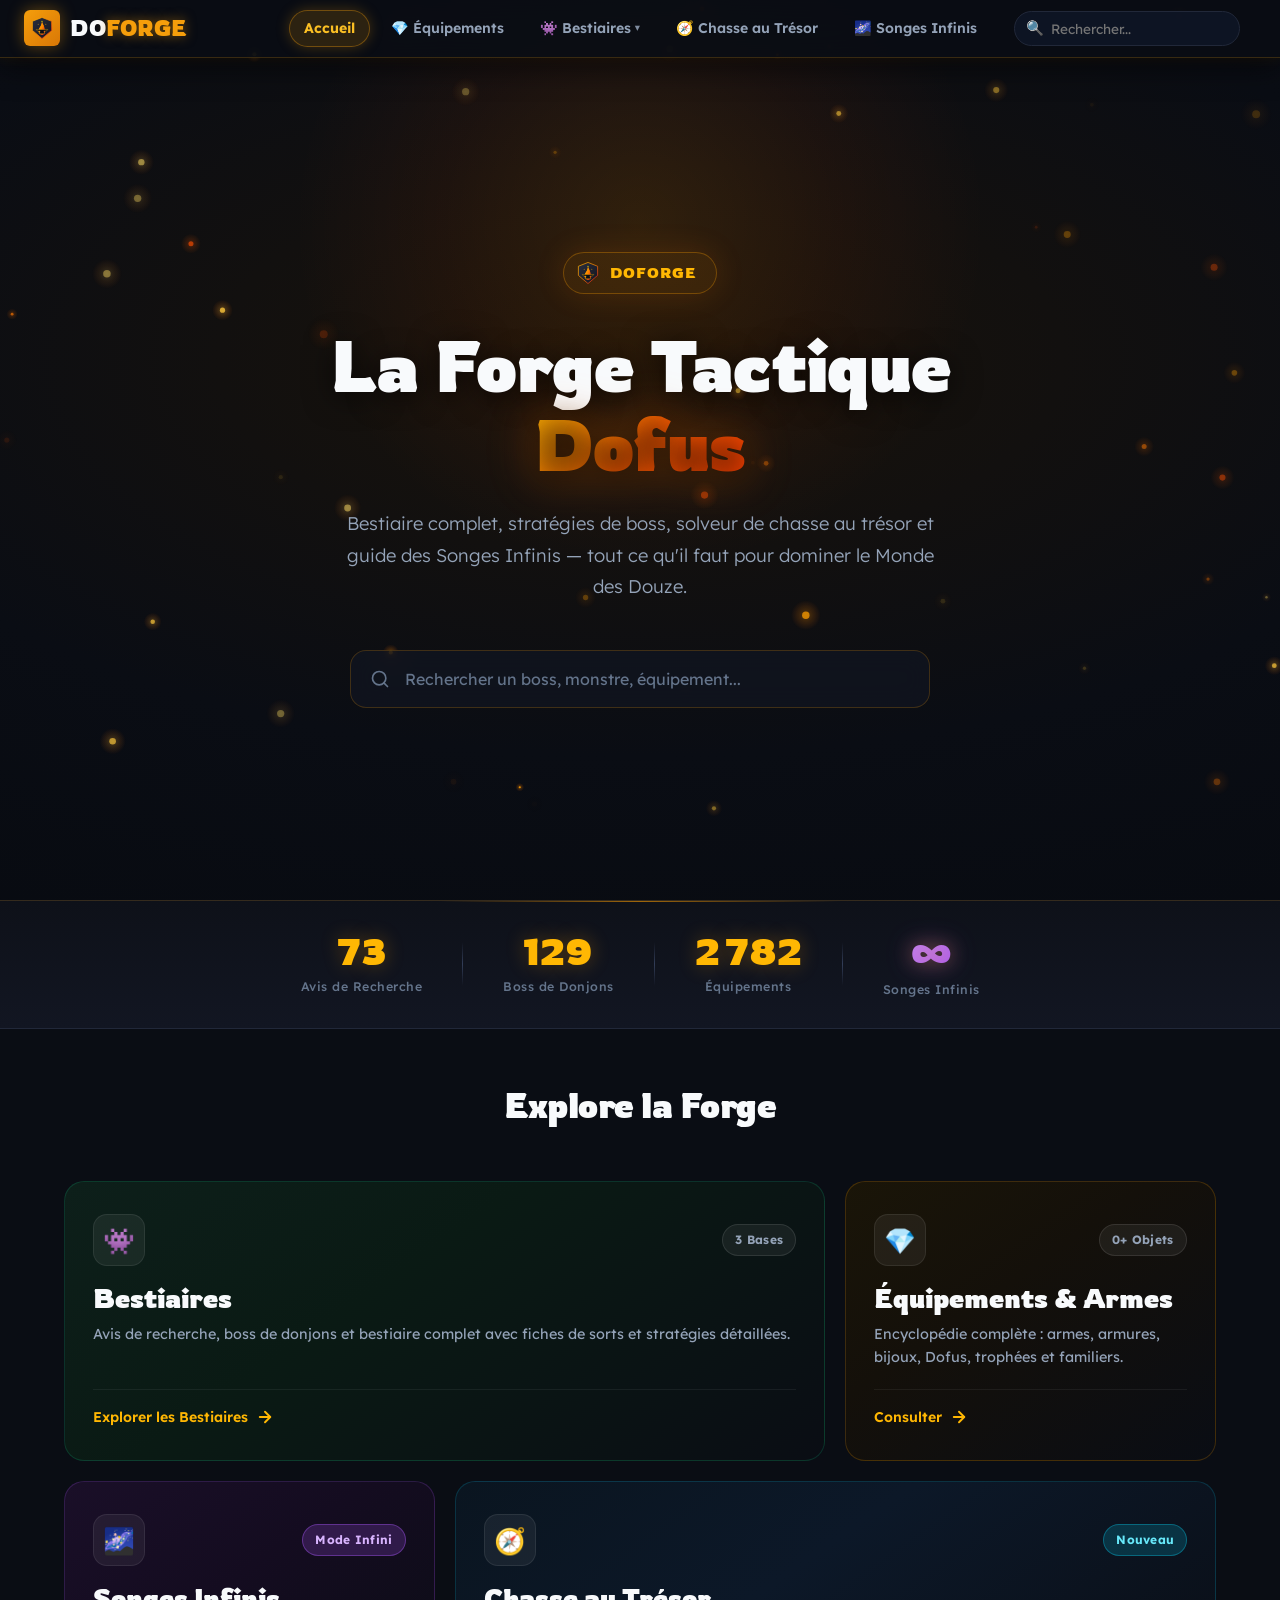
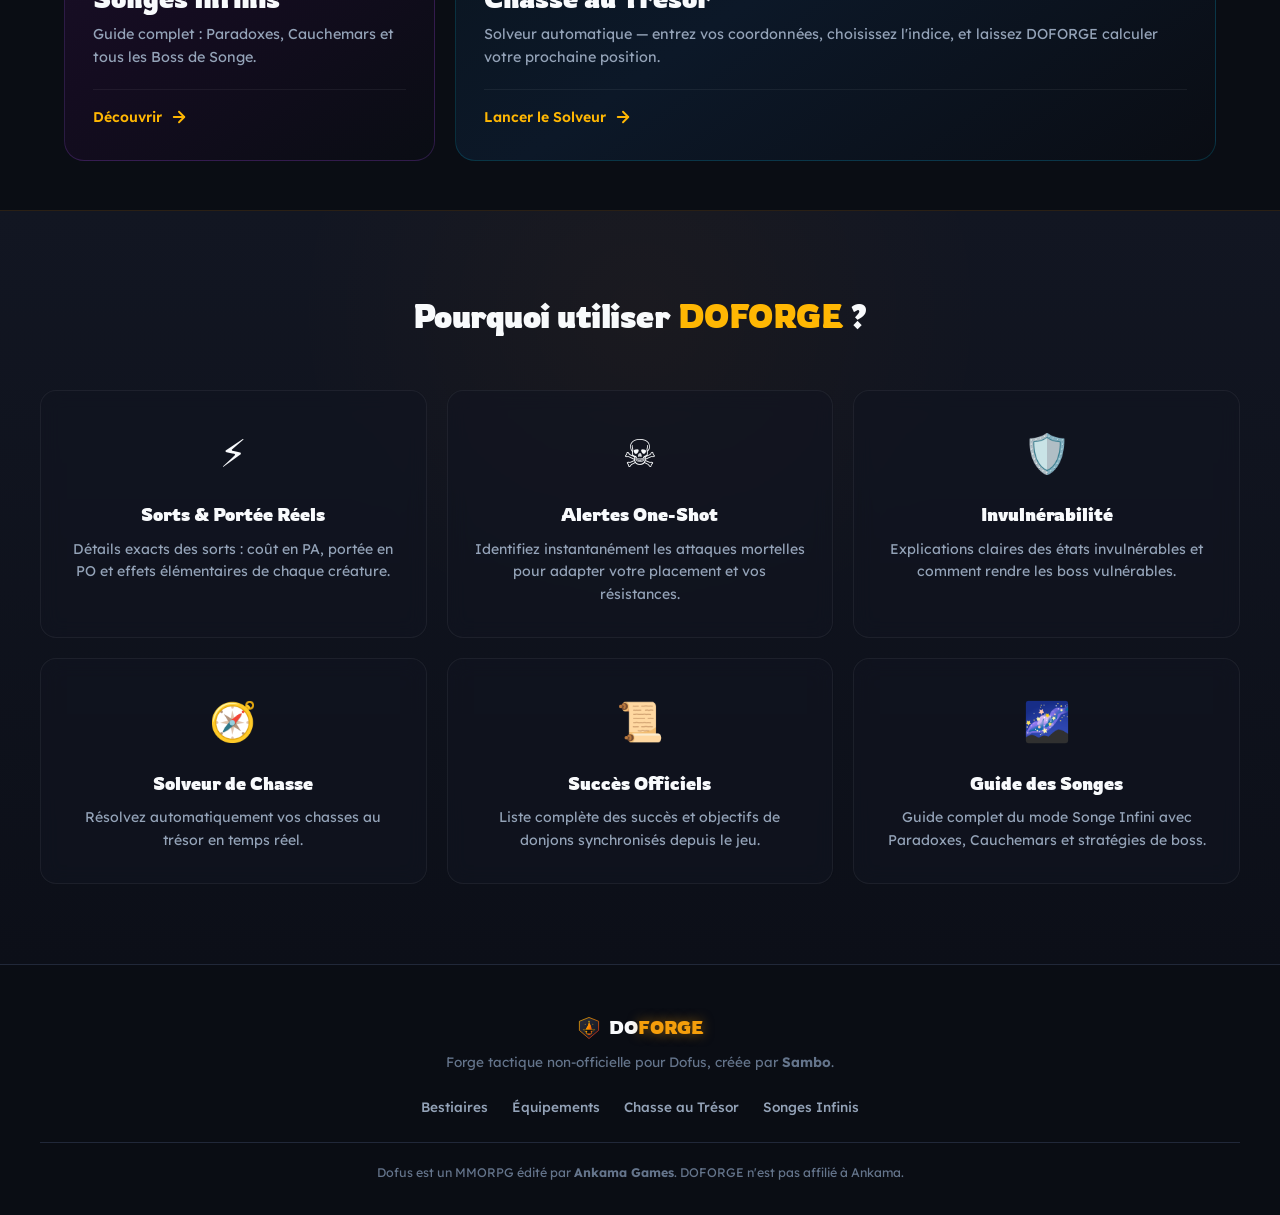
==== commit 0285ce33: "refactor: remove all external site mentions (DofusDB, Dofus pour les Noobs) from UI and text" ====
--- a/index.html
+++ b/index.html
@@ -163,7 +163,7 @@
             <span class="bento-badge bento-badge-new">Nouveau</span>
           </div>
           <h3 class="bento-title">Chasse au Trésor</h3>
-          <p class="bento-desc">Solveur automatique avec l'API DofusDB — entrez vos coordonnées, choisissez l'indice, et laissez DOFORGE calculer votre prochaine position.</p>
+          <p class="bento-desc">Solveur automatique — entrez vos coordonnées, choisissez l'indice, et laissez DOFORGE calculer votre prochaine position.</p>
           <div class="bento-cta">
             <span>Lancer le Solveur</span>
             <svg width="18" height="18" viewBox="0 0 24 24" fill="none" stroke="currentColor" stroke-width="2.5" stroke-linecap="round" stroke-linejoin="round"><line x1="5" y1="12" x2="19" y2="12"/><polyline points="12 5 19 12 12 19"/></svg>
@@ -203,7 +203,7 @@
         <div class="feature-v2-card">
           <div class="feature-v2-icon">🧭</div>
           <h3>Solveur de Chasse</h3>
-          <p>Résolvez automatiquement vos chasses au trésor grâce à l'API DofusDB en temps réel.</p>
+          <p>Résolvez automatiquement vos chasses au trésor en temps réel.</p>
         </div>
 
         <div class="feature-v2-card">
--- a/css/style.css
+++ b/css/style.css
@@ -2974,7 +2974,7 @@
   font-size: 0.78rem;
   color: #94a3b8;
 }/* ===== 2-COLUMN LAYOUT: JOURNAL LEFT, CONTROLS RIGHT ===== */
-.dofusdb-layout-main {
+.solver-layout-main {
   padding-top: 100px;
   padding-bottom: 60px;
   min-height: 85vh;
@@ -3008,7 +3008,7 @@
   gap: 16px;
 }
 
-.dofusdb-title {
+.solver-title {
   font-family: var(--font-display);
   font-size: 2.3rem;
   font-weight: 700;
@@ -3018,14 +3018,14 @@
   text-shadow: 0 0 20px rgba(132, 204, 22, 0.45);
 }
 
-.dofusdb-section {
+.solver-section {
   display: flex;
   flex-direction: column;
   align-items: center;
   width: 100%;
 }
 
-.dofusdb-label {
+.solver-label {
   font-size: 1.05rem;
   font-weight: 600;
   color: #ffffff;
@@ -3034,7 +3034,7 @@
 }
 
 /* Position Stepper Row */
-.dofusdb-pos-row {
+.solver-pos-row {
   display: flex;
   align-items: center;
   justify-content: center;
@@ -3096,7 +3096,7 @@
 }
 
 /* Diamond Compass (45-deg rotation) */
-.dofusdb-diamond-compass {
+.solver-diamond-compass {
   display: flex;
   flex-direction: column;
   align-items: center;
@@ -3147,7 +3147,7 @@
 }
 
 /* Indice Search & Overlay Dropdown */
-.dofusdb-section .indice-input-wrapper {
+.solver-section .indice-input-wrapper {
   position: relative;
   width: 100%;
   max-width: 500px;
@@ -3155,7 +3155,7 @@
   justify-content: center;
 }
 
-.dofusdb-indice-input {
+.solver-indice-input {
   width: 100%;
   background: #383838;
   border: 1px solid #525252;
@@ -3168,7 +3168,7 @@
   transition: border-color 0.2s ease, box-shadow 0.2s ease;
 }
 
-.dofusdb-indice-input:focus {
+.solver-indice-input:focus {
   outline: none;
   border-color: #84cc16;
   box-shadow: 0 0 14px rgba(132, 204, 22, 0.35);
@@ -3246,12 +3246,12 @@
 }
 
 /* Result Banner */
-.dofusdb-chasse-box .hunt-result-banner {
+.solver-chasse-box .hunt-result-banner {
   width: 100%;
 }
 
 /* Centered Map Card */
-.dofusdb-map-card {
+.solver-map-card {
   width: 100%;
   background: #18191c;
   border: 2px solid #f59e0b;
@@ -3260,7 +3260,7 @@
   box-shadow: 0 12px 32px rgba(0, 0, 0, 0.7);
 }
 
-.dofusdb-map-footer {
+.solver-map-footer {
   text-align: center;
   padding: 8px 12px;
   font-size: 0.85rem;
@@ -3924,4 +3924,136 @@
   }
 }
 
-
+/* ==========================================================================
+   AVIS DE RECHERCHE — ZONE MAP & LIGHTBOX STYLES
+   ========================================================================== */
+.zone-map-wrapper {
+  margin-top: var(--space-md);
+}
+
+.zone-map-container {
+  position: relative;
+  width: 100%;
+  border-radius: var(--radius-lg);
+  overflow: hidden;
+  border: 2px solid rgba(16, 185, 129, 0.4);
+  box-shadow: 0 8px 30px rgba(0, 0, 0, 0.6), 0 0 20px rgba(16, 185, 129, 0.15);
+  background: #0f172a;
+  transition: transform 0.25s ease, border-color 0.25s ease, box-shadow 0.25s ease;
+}
+
+.zone-map-container:hover {
+  transform: translateY(-2px);
+  border-color: rgba(16, 185, 129, 0.8);
+  box-shadow: 0 12px 40px rgba(16, 185, 129, 0.25);
+}
+
+.zone-map-img {
+  width: 100%;
+  height: auto;
+  display: block;
+  object-fit: contain;
+  max-height: 480px;
+  background: #0b0f19;
+}
+
+.zone-map-overlay-badge {
+  position: absolute;
+  bottom: 12px;
+  left: 12px;
+  background: rgba(15, 23, 42, 0.88);
+  backdrop-filter: blur(8px);
+  color: #34d399;
+  border: 1px solid rgba(16, 185, 129, 0.5);
+  padding: 6px 14px;
+  border-radius: var(--radius-full);
+  font-size: 0.82rem;
+  font-weight: 600;
+  box-shadow: 0 4px 12px rgba(0, 0, 0, 0.4);
+}
+
+.zone-map-hint {
+  margin-top: 10px;
+  font-size: 0.85rem;
+  color: var(--text-secondary);
+  text-align: center;
+  font-style: italic;
+}
+
+/* Card Carte button */
+.btn-map {
+  background: rgba(16, 185, 129, 0.15) !important;
+  color: #34d399 !important;
+  border: 1px solid rgba(16, 185, 129, 0.3) !important;
+  transition: all 0.2s ease !important;
+}
+
+.btn-map:hover {
+  background: rgba(16, 185, 129, 0.3) !important;
+  border-color: rgba(16, 185, 129, 0.6) !important;
+  box-shadow: 0 0 12px rgba(16, 185, 129, 0.3) !important;
+  transform: translateY(-1px);
+}
+
+/* Map Lightbox Modal */
+.map-modal-overlay {
+  position: fixed;
+  inset: 0;
+  z-index: 9999;
+  background: rgba(5, 7, 12, 0.92);
+  backdrop-filter: blur(12px);
+  display: flex;
+  align-items: center;
+  justify-content: center;
+  padding: 20px;
+  animation: fadeInModal 0.2s ease-out;
+}
+
+@keyframes fadeInModal {
+  from { opacity: 0; }
+  to { opacity: 1; }
+}
+
+.map-modal-content {
+  position: relative;
+  max-width: 90vw;
+  max-height: 90vh;
+  background: var(--bg-card);
+  border: 2px solid rgba(16, 185, 129, 0.5);
+  border-radius: 16px;
+  padding: 16px;
+  box-shadow: 0 20px 60px rgba(0, 0, 0, 0.9), 0 0 40px rgba(16, 185, 129, 0.2);
+  display: flex;
+  flex-direction: column;
+  align-items: center;
+}
+
+.map-modal-img {
+  max-width: 100%;
+  max-height: 75vh;
+  object-fit: contain;
+  border-radius: 8px;
+}
+
+.map-modal-close {
+  position: absolute;
+  top: 12px;
+  right: 16px;
+  font-size: 2rem;
+  font-weight: 700;
+  color: var(--text-secondary);
+  cursor: pointer;
+  line-height: 1;
+  transition: color 0.15s ease;
+}
+
+.map-modal-close:hover {
+  color: var(--color-danger);
+}
+
+.map-modal-caption {
+  margin-top: 12px;
+  font-size: 0.92rem;
+  color: var(--text-primary);
+  text-align: center;
+}
